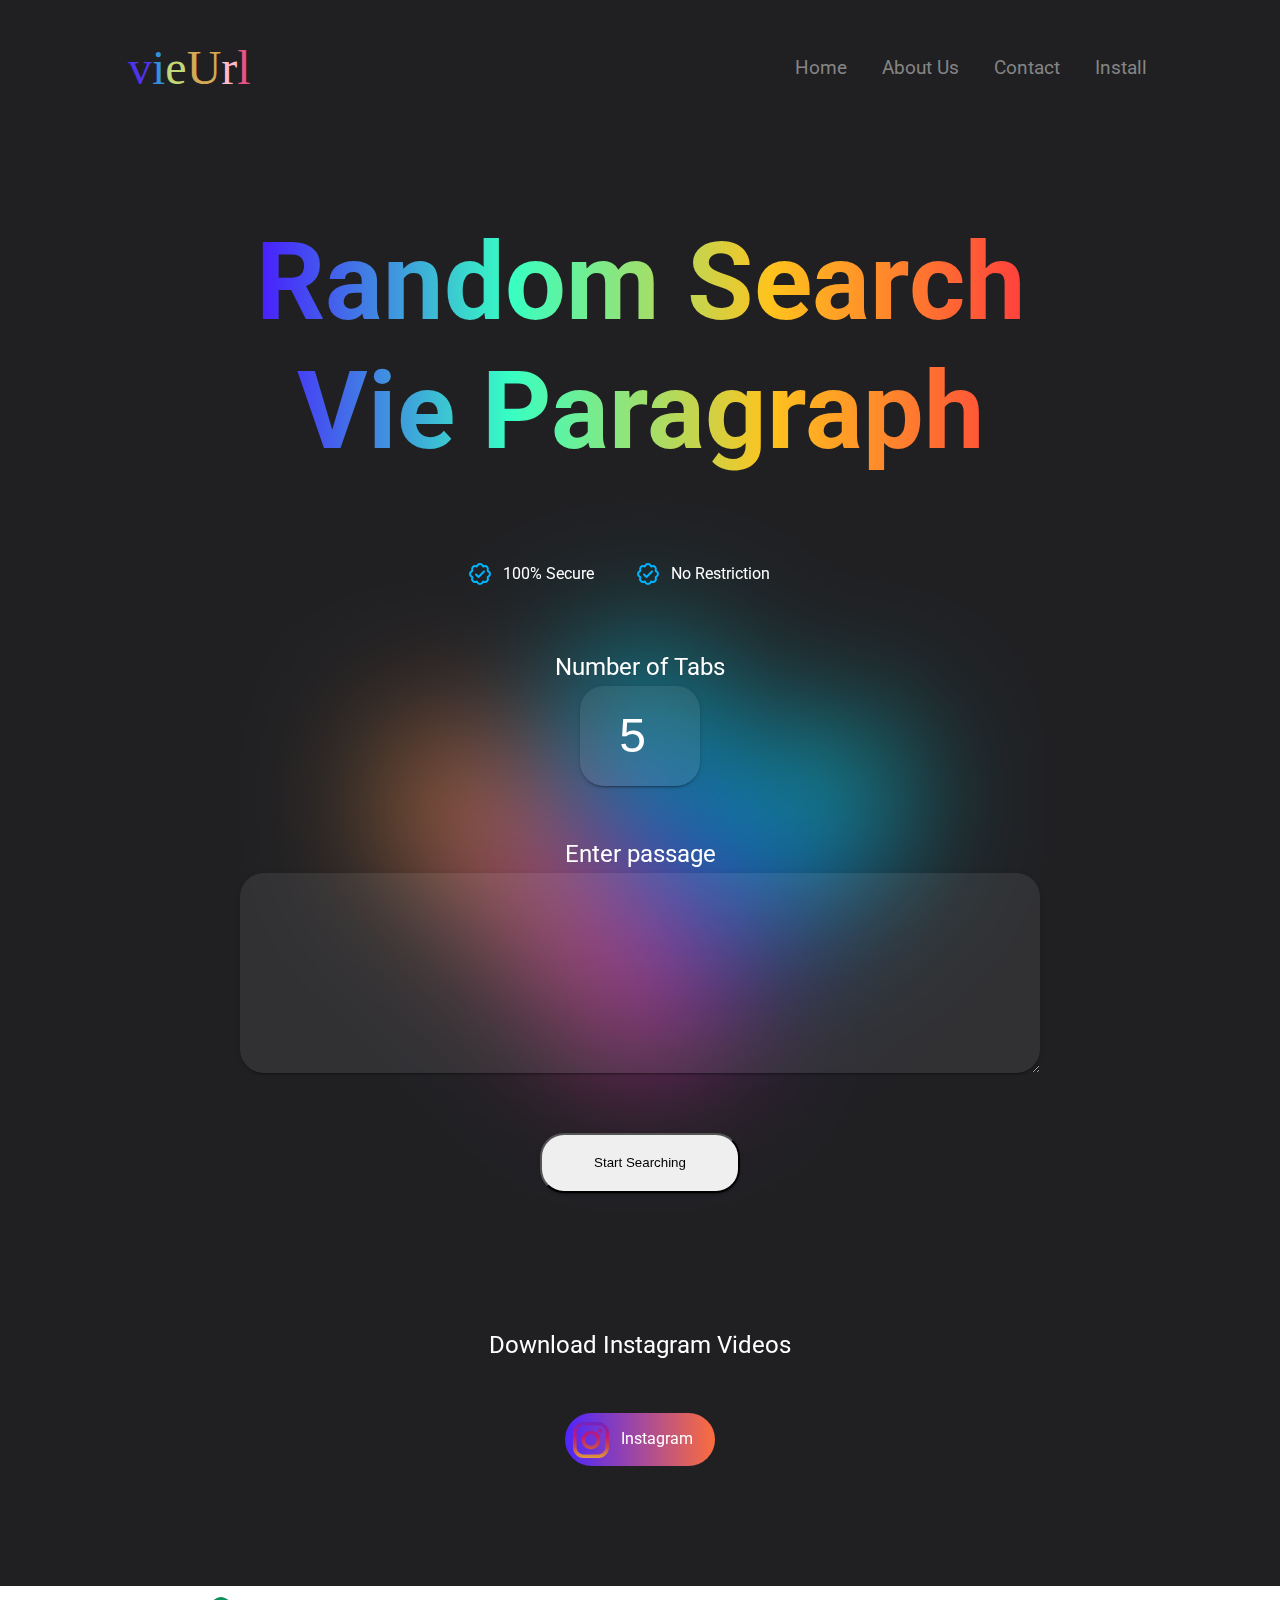
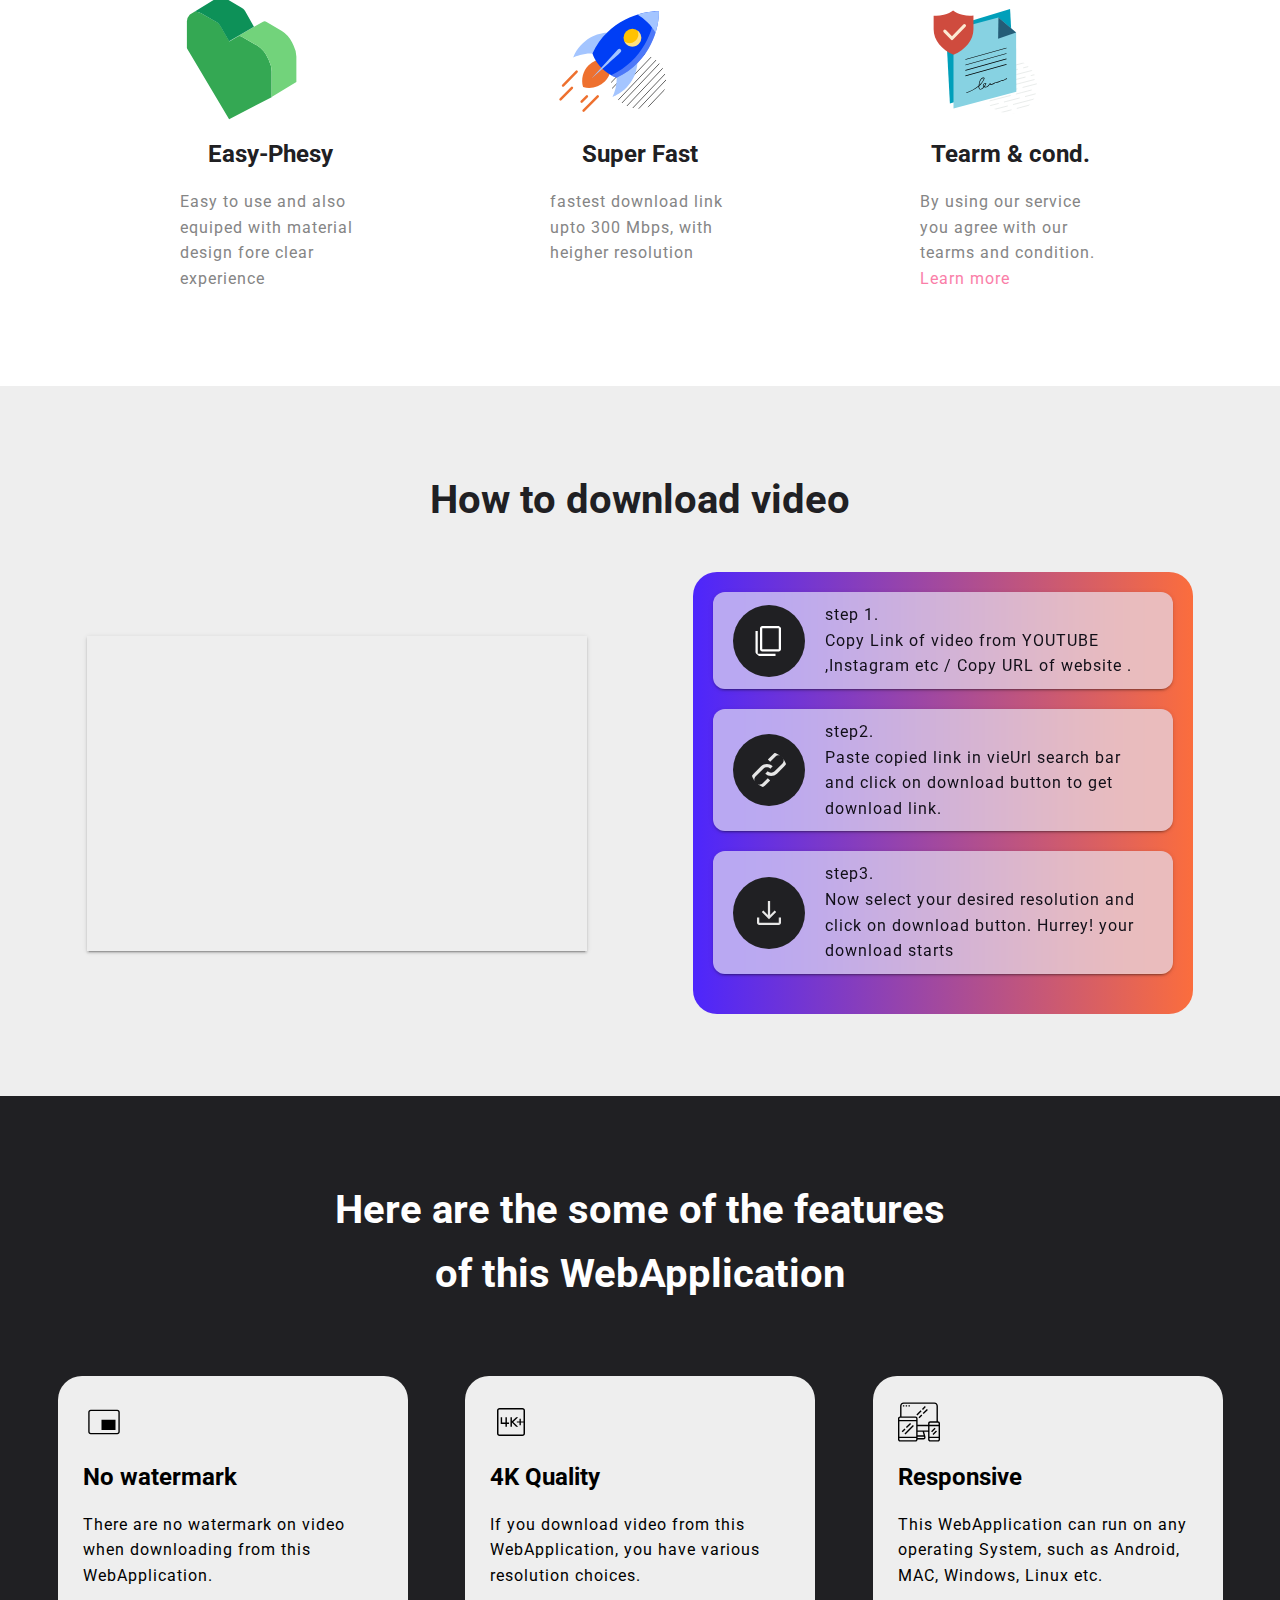
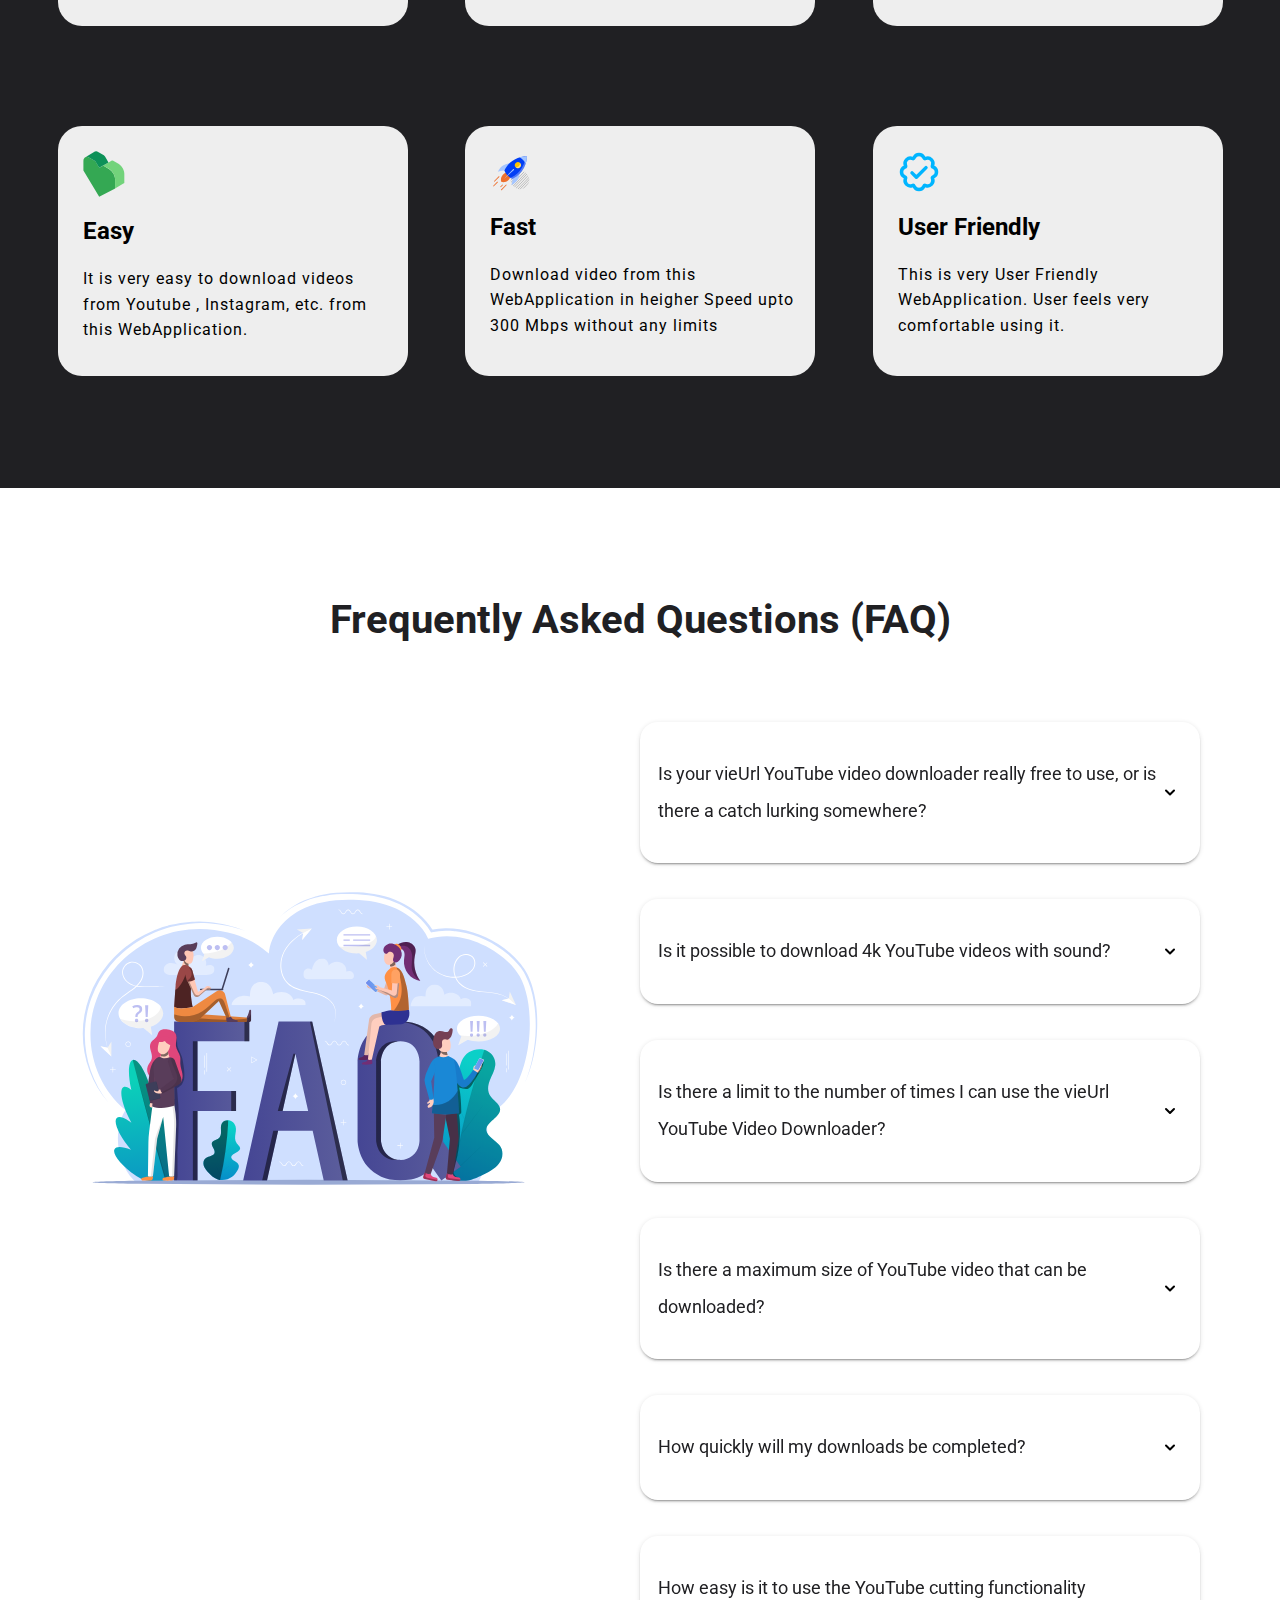
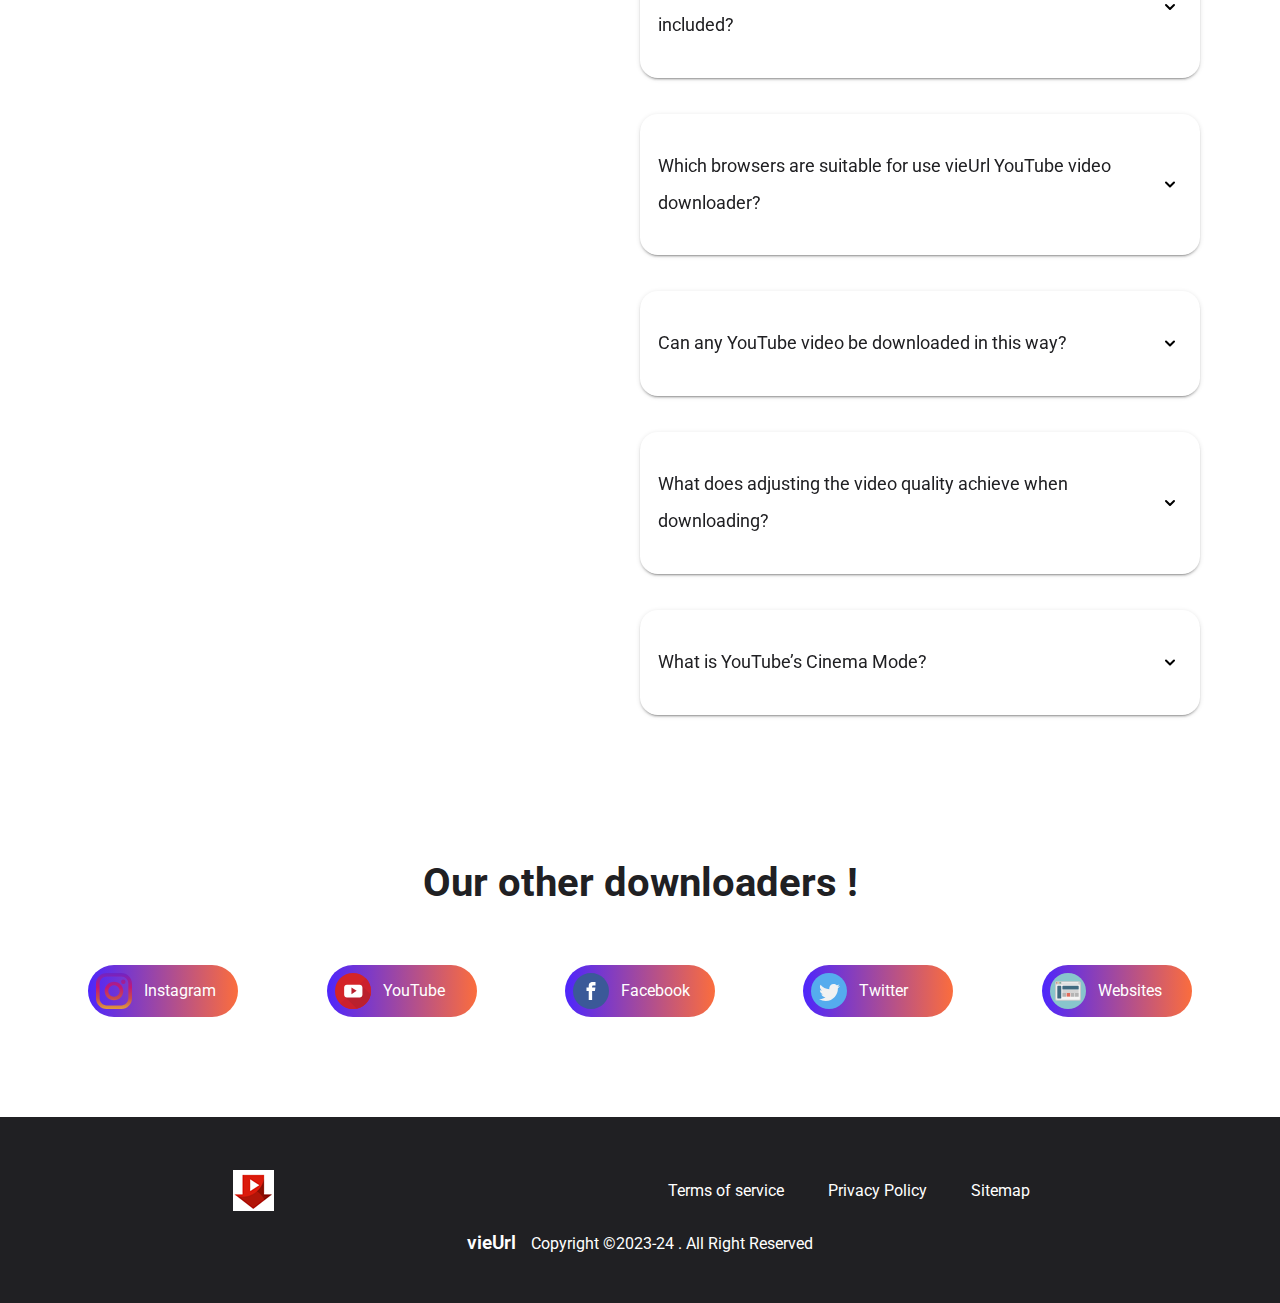
==== tab-opener.html @ b0b80313 "fixing bug" ====
<html lang="en" dir="ltr">

<head>
    <meta http-equiv="Content-Type" content="text/html; charset=UTF-8">
    <meta content="width=device-width, initial-scale=1, user-scalable=1, minimum-scale=1, maximum-scale=5"
        name="viewport">
    <title>VieUrl || Tab opener</title>
    <meta name="description"
        content="Tab opener by vieURL is a fast and safe software allowing to random Search in unlimited numbers. Our vieURL service is secure and free!">
    <meta http-equiv="X-UA-Compatible" content="IE=edge,chrome=1">
    <link rel="icon" type="image/x-icon" href="/assets/vieurl.ico">
    <!-- keywords -->
    <meta content="tab-opener vieurl ,vieURl,vieURL,vieURL,videodownload,vieurl.web.app,vieurl.app,vieurl.web,vieurl."
        name="keywords">
    <!-- Facebook Meta Tags -->
    <meta property="og:url" content="https://vieurl.web.app/tab-opener.html">
    <meta property="og:type" content="website">
    <meta property="og:title" content="vieURL || Tab opener">
    <meta property="og:description"
        content="Tab opener by vieURL is a fast and safe software allowing to random Search in unlimited numbers. Our vieURL service is secure and free!">
    <meta property="og:image" content="https://vieurl.web.app/assets/vieURL-thumbnail.png">
    <!-- Twitter Meta Tags -->
    <meta property="twitter:card" content="summary_large_image" />
    <meta property="twitter:domain" content="vieurl.web.app/tab-opener.html">
    <meta property="twitter:url" content="https://vieurl.web.app/tab-opener.html">
    <meta name="twitter:title" content="vieURL|| Tab opener">
    <meta name="twitter:description"
        content="Tab opener by vieURL is a fast and safe software allowing to random Search in unlimited numbers. Our vieURL service is secure and free!">
    <meta name="twitter:image" content="https://vieurl.web.app/assets/vieURL-thumbnail.png">
    <meta content="#ff0050" name="theme-color">
    <meta content="#ff0050" name="msapplication-navbutton-color">
    <meta content="#ff0050" name="apple-mobile-web-app-status-bar-style">
    <meta content="true" name="apple-mobile-web-app-capable">
    <link href="https://vieurl.web.app/assets/vieURL.jpg" rel="apple-touch-icon" sizes="120x120">
    <link href="https://vieurl.web.app/assets/vieURL.jpg" rel="apple-touch-icon" sizes="152x152">
    <link href="https://vieurl.web.app/assets/vieURL.jpg" rel="icon" type="image/jpg">
    <link href="https://vieurl.web.app/assets/vieURL.jpg" rel="shortcut icon" type="image/png">
    <meta content="en_US" property="og:locale">
    <!-- google fonts -->
    <link rel="preconnect" href="https://fonts.googleapis.com">
    <link rel="preconnect" href="https://fonts.gstatic.com" crossorigin="">
    <link rel="stylesheet" href="https://fonts.googleapis.com/css?family=Roboto:300,300i,400,600,700&amp;display=swap">
    <link rel="stylesheet" href="/style/style.css">
    <meta name="google-site-verification" content="XLQHnCSarb_wGClwuzkceMSyqspbgopbtWJk8CtX0-k">

    <link href="scripts/manifest.json" rel="manifest">
    <meta content="Agni Pro" name="copyright">
    <script type="application/ld+json">
        {
            "@context": "http://schema.org",
            "@type": "SoftwareApplication",
            "applicationCategory": "WebApplication",
            "name": "VieUrl || Tab Opener",
            "headline": "vieUrl|| Tab Opener",
            "softwareVersion": "1.2",
            "description": "Tab Opener by vieURL is a fast and safe software allowing to Search in unlimited numbers. Our vieURL service is secure and free!",
            "url": "https://vieurl.web.app/tab-opener.html",
            "text": "Our free Browser Extension allows you to download YouTube videos in different video qualities ranging from 360p to ultra high definition 4k. Supports all formats, including AVI, FLV, WebM, MP4 and MP3 without size and length limits.",
            "operatingSystem": "Windows, Mac, ubuntu",
            "browserRequirements": "Chrome, Firefox, Opera, Edge, Vivaldi, UCBrowser",
            "installUrl": "https://vieurl.web.app/tab-opener.html",
            "offers": {
                "price": "0",
                "priceCurrency": "USD"
            },
            "aggregateRating": {
                "@type": "AggregateRating",
                "ratingCount": "100362",
                "bestRating": "5",
                "worstRating": "1",
                "ratingValue": "4.4",
                "alternateName": "VieUrl|| Tab Opener",
                "mainEntityOfPage": "https://vieurl.web.app/tab-opener.html",
                "name": "vieUrl"
            },
            "image": {
                "@type": "ImageObject",
                "url": "https://vieurl.web.app/assets/vieURL-thumbnail.png",
                "height" : 1200,
                "width" :  167
            },
            "articleBody": "",
            "author": {
                "@type": "Organization",
                "url" : "https://www.linkedin.com/in/agnipro-tech",
                "name": "vieURl"
            },
            "publisher": {
                "@type": "Organization ",
                "name": "AgniPro",
                "logo" : {
                    "@type": "ImageObject",
                    "url": "https://avatars.githubusercontent.com/u/84276343?v=4",
                    "height" : 400,
                    "width" :  400
                }
            },
            "keywords": "Tab Opener ,vieurl,Vieurl,vieUrl,vieurl.app,vieurl.web,vieurl.web.app,vieurl downloader,vieurl video downloader,vieurl youtube video downloader",
            "commentCount": "0",
            "dateCreated": "December 10, 2022",
            "datePublished": "December 10, 202",
            "dateModified": "January 20, 2023"
        }
        </script>
    <script type="application/ld+json">
            {
              "@context": "http://schema.org",
              "@type": "HowTo",
              "name": "How to Use vieURL for download video",
              "description": "YouTube video downloader by vieURL is a fast and safe software allowing to download videos in unlimited numbers. Our vieURL service is secure and free!",
              "totalTime": "PT2M",
              "supply": [{
                "@type": "HowToSupply",
                "name": "URL"
              }],
              "tool": [{
                "@type": "HowToTool",
                "name": "vieURL video downloader"
              }],
              "step": [
                              {
                   "@type": "HowToStep",
                   "name": "Open Youtube video",
                   "text": "Open a YouTube video and find its URL.",
                   "image": "https://vieURL.com/img/steps/how_can_i_save_1.png",
                   "url": "https://vieurl.web.app"
                }
                    ,
                              {
                   "@type": "HowToStep",
                   "name": "Paste the copied url in vieURl search box",
                   "text": "Paste the copied url in vieURl search box to start the download.",
                   "image": "https://vieURL.com/img/steps/how_can_i_save_2.png",
                   "url": "https://vieurl.web.app"
                }
                    ,
                              {
                   "@type": "HowToStep",
                   "name": "Your download will start",
                   "text": "Сlick on your desired video resolution and your downloading starts.",
                   "image": "https://vieURL.com/img/steps/how_can_i_save_3.png",
                   "url": "https://vieurl.web.app"
                } ]
          }
        </script>
    <script async="" src="https://pagead2.googlesyndication.com/pagead/js/adsbygoogle.js?client=ca-pub-2923504864235489"
        crossorigin="anonymous"></script>
</head>

<body>
    <header class="hdr">
        <div class="site-wrapper no-animation">
            <div class="mobile-nav">
                <div class="links">
                    <a href="/">Home</a>
                    <a href="https://in.linkedin.com/in/agnipro-tech-136139212">About Us</a>
                    <a href="https://twitter.com/agniprotech">Contact</a>
                    <a href="javascript:void(0)" id="instApp">Install</a>
                </div>
            </div>
            <nav>
                <div class="container">
                    <a href="/" class="logo">
                        <span>v</span><span>i</span><span>e</span><span>U</span><span>r</span><span>l</span>
                    </a>
                    <div class="links">
                        <div class="link teal">
                            <a href="/">Home</a>
                            <div class="underline">
                                <div class="part"></div>
                                <div class="part"></div>
                                <div class="part"></div>
                                <div class="part"></div>
                            </div>
                        </div>
                        <div class="link blue">
                            <a href="https://in.linkedin.com/in/agnipro-tech-136139212">About Us</a>
                            <div class="underline">
                                <div class="part"></div>
                                <div class="part"></div>
                                <div class="part"></div>
                                <div class="part"></div>
                            </div>
                        </div>
                        <div class="link indigo">
                            <a href="https://twitter.com/agniprotech">Contact</a>
                            <div class="underline">
                                <div class="part"></div>
                                <div class="part"></div>
                                <div class="part"></div>
                                <div class="part"></div>
                            </div>
                        </div>
                        <div class="link pink">
                            <a href="javascript:void(0)" id="installApp">Install</a>
                            <div class="underline">
                                <div class="part"></div>
                                <div class="part"></div>
                                <div class="part"></div>
                                <div class="part"></div>
                            </div>
                        </div>
                    </div>
                    <div class="burger">
                        <div class="close">
                            <div class="line"></div>
                            <div class="line"></div>
                        </div>
                        <div class="menu">
                            <div class="line"></div>
                            <div class="line"></div>
                            <div class="line"></div>
                            <div class="line"></div>
                        </div>
                    </div>
                </div>
            </nav>
        </div>
    </header>
    <main>
        <section id="find" class="find">
            <img loading="lazy" class="bgimage" src="/assets/background.png" alt="vieurl">
            <div class="findbox">
                <div class="ftext">
                    <h1>Random Search<br>Vie Paragraph</h1>
                </div>
                <div class="ftextB">
                    <span class="ftb">100% Secure</span>
                    <span class="ftb">No Restriction</span>
                </div>

                <style>
                    .mainbox {
                        margin-bottom: 0 !important;
                    }

                    .sbox {
                        display: flex;
                        flex-direction: column;
                        align-items: center;
                    }

                    .find {
                        background-color: var(--bgDl);
                        width: 100%;
                        height: fit-content;
                        display: flex;
                        align-items: center;
                        justify-content: center;
                    }

                    #dframe {
                        width: 100%;
                        display: none;
                    }

                    .rfr {
                        display: block !important;
                        height: 800px;
                    }
                </style>
                <div id="main" class="mainbox">
                    <div class="sbox">
                        <style>
                            .sbox {
                                overflow: hidden;
                                margin: 20px;
                            }

                            #tabno {
                                width: 120px;
                                padding: 12px;
                                text-align: center;
                                height: 100px;
                                background-color: #ffffff14;
                                backdrop-filter: blur(10px);
                                color: #fff;
                                border: none;
                                box-shadow: var(--sdoa);
                                border-radius: 24px;
                                margin-bottom: 50px;
                                font-size: 2em;
                            }

                            .form {
                                display: flex;
                                width: 100%;
                                max-height: 600px;
                                color: rgb(20, 21, 31);
                                border-radius: 24px;
                                flex-direction: column;
                                align-items: center;
                            }

                            button {
                                margin-top: 10px;
                                width: 200px;
                                height: 60px;
                                border-radius: 24px;
                                box-shadow: var(--sdoa);
                            }

                            #passage {
                                height: 200px;
                                width: 90vw;
                                max-width: 800px;
                                border-radius: 24px;
                                font-size: 1rem;
                                padding: 12px;
                                background-color: #ffffff14;
                                backdrop-filter: blur(10px);
                                color: #fff;
                                border: none;
                                box-shadow: var(--sdoa);
                            }

                            #notif {
                                color: red;
                                font-family: Georgia, 'Times New Roman', Times, serif;
                                font-size: 1em;
                                line-height: 1em;
                                padding: 42px;
                            }

                            label {
                                color: #fff;
                            }
                        </style>
                        <form>

                            <div class="form">
                                <label id="tablabel" for="tabno">Number of Tabs</label>
                                <input type="number" id="tabno" value="5" aria-valuemax="15">
                                <label id="nameLable" for="passage">Enter passage</label>
                                <textarea required="" id="passage" type="text" minlength="50"
                                    maxlength="5000"></textarea>
                            </div>
                            <div class="plink">
                                <button id="subButton" type="button" onclick="getUserName()">Start Searching</button>
                            </div>
                        </form>
                        <p id="notif">
                            <span id="countdown"></span>
                        </p>
                        <label for="instagram">Download Instagram Videos</label>
                        <div class="plink">
                            <a href="https://vieurl.web.app/instagram-video-downloader.html"><img
                                    src="/assets/instagram.svg" alt="instagram">Instagram</a>
                        </div>
                        <script>var _0x27993e=_0x82ea;(function(_0x1dba15,_0x5db7c4){var _0x4a4435=_0x82ea,_0x3bcaa5=_0x1dba15();while(!![]){try{var _0x12611b=-parseInt(_0x4a4435(0x195))/0x1+parseInt(_0x4a4435(0x194))/0x2*(-parseInt(_0x4a4435(0x1af))/0x3)+-parseInt(_0x4a4435(0x1b5))/0x4*(-parseInt(_0x4a4435(0x18c))/0x5)+-parseInt(_0x4a4435(0x18f))/0x6+parseInt(_0x4a4435(0x1a9))/0x7*(-parseInt(_0x4a4435(0x19f))/0x8)+parseInt(_0x4a4435(0x1ab))/0x9+parseInt(_0x4a4435(0x18e))/0xa*(parseInt(_0x4a4435(0x1a7))/0xb);if(_0x12611b===_0x5db7c4)break;else _0x3bcaa5['push'](_0x3bcaa5['shift']());}catch(_0x16451e){_0x3bcaa5['push'](_0x3bcaa5['shift']());}}}(_0x3762,0x420f9));function _0x5863(){var _0x4bc30a=_0x82ea,_0x377bfc=[_0x4bc30a(0x1ac),'notif',_0x4bc30a(0x18b),_0x4bc30a(0x1aa),'875709ExDOuC',_0x4bc30a(0x1bb),_0x4bc30a(0x193),_0x4bc30a(0x1b0),_0x4bc30a(0x1b4),'slice','20000',_0x4bc30a(0x1ba),_0x4bc30a(0x192),'wait\x20for\x2010\x20second\x20text\x20is\x20Recognition\x20....',_0x4bc30a(0x19a),_0x4bc30a(0x19d),_0x4bc30a(0x19e),'174222EwtIGC','wait\x20for\x20',_0x4bc30a(0x1b3),_0x4bc30a(0x1b2),'passage','5857240GIUyhF','3102244XhGsmo',_0x4bc30a(0x18a),_0x4bc30a(0x199),_0x4bc30a(0x1ae),_0x4bc30a(0x19c),_0x4bc30a(0x1b7),_0x4bc30a(0x1ad),'\x20second\x20text\x20is\x20Recognition\x20...','split',_0x4bc30a(0x19b),_0x4bc30a(0x1a1),_0x4bc30a(0x1b1),_0x4bc30a(0x1bc)];return _0x5863=function(){return _0x377bfc;},_0x5863();}function _0x3762(){var _0x41b2f9=['2213586CtiMFE','split','Task\x20Compleated\x20😎\x20Wait\x20\x20','https://www.bing.com/search?q=','1411192CunynZ','208804hrnzvb','418884CUiSxi','https://en.wikipedia.org/w/api.php?format=json&action=query&generator=random&grnnamespace=0&prop=extracts&grnlimit=1&explaintext=0&redirects=0&origin=*','wait\x20for\x20\x20','20000','json','open','getElementById','value','error','Error:','176wFYBvm','Search\x20Compleated\x20😲','random','passage','floor','wait\x20for\x2010\x20second\x20text\x20is\x20Recognition\x20....','notif','join','13408175DRczjy','push','34538pPbheJ','close','134379McQZrK','2230788tEOytK','application/json','764970AtdmbR','3MbclSe','then','length','joke','catch','somting\x20went\x20wrong\x20\x20may\x20be\x20your\x20entered\x20passage\x20is\x20shorter\x20then\x2050\x20words','149976ahQCEn','slice','\x20second\x20for\x20Auto\x20Close\x20...','keys','query','125rNkSCz','innerText','https://api.api-ninjas.com/v1/jokes?limit=1','10000','GET','5pFKusQ','extract','10uRUZnW'];_0x3762=function(){return _0x41b2f9;};return _0x3762();}function _0x6afe(_0x11c528,_0x4d0ac2){var _0x1ac554=_0x5863();return _0x6afe=function(_0x49398b,_0x2705bf){_0x49398b=_0x49398b-0x1ed;var _0x4dc76a=_0x1ac554[_0x49398b];return _0x4dc76a;},_0x6afe(_0x11c528,_0x4d0ac2);}var _0x533d7a=_0x6afe;function _0x82ea(_0x4a1753,_0x784f03){var _0x37620e=_0x3762();return _0x82ea=function(_0x82ea25,_0x26bd24){_0x82ea25=_0x82ea25-0x18a;var _0x716ad2=_0x37620e[_0x82ea25];return _0x716ad2;},_0x82ea(_0x4a1753,_0x784f03);}(function(_0x4ab5e6,_0x398075){var _0x31011a=_0x82ea,_0x408873=_0x4ab5e6();while(!![]){try{var _0x51eb1a=-parseInt(_0x6afe(0x1fc))/0x1+parseInt(_0x6afe(0x1fe))/0x2+parseInt(_0x6afe(0x1ee))/0x3+-parseInt(_0x6afe(0x20f))/0x4+-parseInt(_0x6afe(0x203))/0x5*(-parseInt(_0x6afe(0x209))/0x6)+-parseInt(_0x6afe(0x1f8))/0x7+parseInt(_0x6afe(0x20e))/0x8;if(_0x51eb1a===_0x398075)break;else _0x408873[_0x31011a(0x1a8)](_0x408873['shift']());}catch(_0x5502b0){_0x408873['push'](_0x408873['shift']());}}}(_0x5863,0x6d8c8),fetch(_0x27993e(0x196))[_0x27993e(0x1b0)](_0x51617f=>_0x51617f[_0x27993e(0x199)]())[_0x27993e(0x1b0)](_0xb49ecd=>{var _0x1a8e3e=_0x27993e;const _0x5d927f=Object[_0x1a8e3e(0x1b8)](_0xb49ecd['query']['pages'])[0x0],_0x1309fe=_0xb49ecd[_0x1a8e3e(0x1b9)]['pages'][_0x5d927f][_0x1a8e3e(0x18d)];document[_0x1a8e3e(0x19b)](_0x1a8e3e(0x1a2))[_0x1a8e3e(0x1bb)]=_0x1309fe;}));function getUserName(){var _0x41e2b5=_0x27993e,_0x1bddb0=document[_0x41e2b5(0x19b)]('passage')[_0x41e2b5(0x19c)],_0x540fea=document[_0x41e2b5(0x19b)]('tabno')[_0x41e2b5(0x19c)];if(_0x1bddb0[_0x41e2b5(0x1b1)]>0x1e){var _0x380795=_0x1bddb0[_0x41e2b5(0x190)]('\x20');function _0xaaae19(_0x37cd67){var _0x5efa62=_0x41e2b5,_0x29c180=_0x37cd67['length'];while(_0x29c180){var _0x3a18aa=Math[_0x5efa62(0x1a3)](Math['random']()*_0x29c180--),_0x3ac0b7=_0x37cd67[_0x29c180];_0x37cd67[_0x29c180]=_0x37cd67[_0x3a18aa],_0x37cd67[_0x3a18aa]=_0x3ac0b7;}return _0x37cd67;}for(let _0x242c3=0x0;_0x242c3<_0x540fea;_0x242c3++){setTimeout(()=>{var _0x8ff1c8=_0x41e2b5;_0xaaae19(_0x380795);var _0x43354e=_0x380795[_0x8ff1c8(0x1b6)](0x0,0x8)[_0x8ff1c8(0x1a6)]('\x20'),_0x40c3fd=window['open'](_0x8ff1c8(0x192)+_0x43354e);setTimeout(()=>{var _0x503c19=_0x8ff1c8;_0x40c3fd[_0x503c19(0x1aa)]();},_0x8ff1c8(0x198));},_0x41e2b5(0x18a));}let _0xfa69f7=0xa,_0x2346cf=setInterval(function(){var _0x3873fb=_0x41e2b5;_0xfa69f7--,document[_0x3873fb(0x19b)](_0x3873fb(0x1a5))[_0x3873fb(0x1bb)]=_0x3873fb(0x197)+_0xfa69f7+'\x20'+'\x20second\x20text\x20is\x20Recognition\x20...';if(_0xfa69f7===0x0){clearInterval(_0x2346cf),document[_0x3873fb(0x19b)](_0x3873fb(0x1a5))[_0x3873fb(0x1bb)]='Task\x20Compleated\x20😎\x20Wait\x2020\x20second\x20for\x20Auto\x20Close';let _0x2a5b3e=0x14,_0x5b0be2=setInterval(function(){var _0x3afe78=_0x3873fb;_0x2a5b3e--,document['getElementById'](_0x3afe78(0x1a5))[_0x3afe78(0x1bb)]=_0x3afe78(0x191)+_0x2a5b3e+'\x20'+'\x20second\x20for\x20Auto\x20Close\x20...',_0x2a5b3e===0x0&&(clearInterval(_0x5b0be2),document[_0x3afe78(0x19b)]('notif')['innerText']=_0x3afe78(0x1a0));},0x3e8);}},0x3e8);document[_0x41e2b5(0x19b)]('notif')[_0x41e2b5(0x1bb)]=_0x41e2b5(0x1a4);}else document['getElementById'](_0x41e2b5(0x1a5))[_0x41e2b5(0x1bb)]=_0x41e2b5(0x1b4);}</script>
                    </div>


                </div>
            </div>
        </section>

        <section class="ftr">
            <div class="ftrcn">
                <img loading="lazy" class="ftrimg" src="/assets/kind.svg" alt="lovely">
                <h3>Easy-Phesy</h3>
                <p>Easy to use and also equiped with material design fore clear experience</p>
            </div>
            <div class="ftrcn">
                <img class="ftrimg" src="/assets/fast.svg" alt="fast">
                <h3>Super Fast</h3>
                <p>fastest download link upto 300 Mbps, with heigher resolution</p>
            </div>
            <div class="ftrcn">
                <img loading="lazy" class="ftrimg" src="/assets/terms.svg" alt="terms">
                <h3>Tearm &amp; cond.</h3>
                <p>By using our service you agree with our tearms and condition. <br><a
                        href="/terms-of-service.html">Learn more</a> </p>
            </div>
        </section>
        <section class="hwcn" itemscope="" itemtype="https://schema.org/HowtoPage">
            <h2 itemscope="" itemprop="mainEntity" itemtype="https://schema.org/Question">How to download video</h2>
            <div class="how-to">
                <div class="hvdoframe" aria-details="how_to_download_youtube_video" itemscope=""
                    itemprop="acceptedAnswerVideo" itemtype="https://schema.org/AnswerVideo">
                    <iframe loading="lazy" width="100%" height="100%"
                        src="https://www.youtube.com/embed/BBzGaKzw4aA?controls=0" title="How to download video"
                        frameborder="0"
                        allow="accelerometer; clipboard-write; encrypted-media; gyroscope; picture-in-picture"
                        allowfullscreen=""></iframe>
                </div>
                <ul class="steps" itemscope="" itemprop="acceptedAnswer" itemtype="https://schema.org/Answer">
                    <li>
                        <img loading="lazy" src="assets/copy.svg" alt="copy link">
                        <p>step 1.<br> Copy Link of video from YOUTUBE ,Instagram etc / Copy URL of website .</p>
                    </li>
                    <li>
                        <img loading="lazy" src="assets/link.svg" alt="past link">
                        <p>step2.<br> Paste copied link in vieUrl search bar and click on download button to get
                            download link.</p>
                    </li>
                    <li>
                        <img loading="lazy" src="assets/download.svg" alt="doenload video">
                        <p>step3.<br> Now select your desired resolution and click on download button. Hurrey! your
                            download starts</p>
                    </li>
                </ul>
            </div>
        </section>
        <section class="fEATURE">
            <h2>Here are the some of the features <br>of this WebApplication</h2>
            <div class="fcardcn">
                <div class="card">
                    <img src="/assets/watermark.svg" alt="no-watermark">
                    <h3>No watermark</h3>
                    <p>
                        There are no watermark on video when downloading from this WebApplication.
                    </p>
                </div>
                <div class="card">
                    <img src="/assets/viideo4K.svg" alt="4k-quality">
                    <h3>4K Quality</h3>
                    <p>
                        If you download video from this WebApplication, you have various resolution choices.
                    </p>
                </div>
                <div class="card">
                    <img src="/assets/responsive.svg" alt="Responsive">
                    <h3>Responsive</h3>
                    <p>
                        This WebApplication can run on any operating System, such as Android, MAC, Windows, Linux etc.
                    </p>
                </div>
            </div>
            <div class="fcardcn">
                <div class="card">
                    <img src="/assets/kind.svg" alt="Easy">
                    <h3>Easy</h3>
                    <p>
                        It is very easy to download videos from Youtube , Instagram, etc. from this WebApplication.
                    </p>
                </div>
                <div class="card">
                    <img src="/assets/fast.svg" alt="Fast">
                    <h3>Fast</h3>
                    <p>
                        Download video from this WebApplication in heigher Speed upto 300 Mbps without any limits
                    </p>
                </div>
                <div class="card">
                    <img src="/assets/verified.svg" alt="User-Friendly">
                    <h3>User Friendly</h3>
                    <p>
                        This is very User Friendly WebApplication. User feels very comfortable using it.
                    </p>
                </div>
            </div>
        </section>
        <section class="post-faqs">
            <h2>Frequently Asked Questions (FAQ)</h2>
            <div class="faqcn">
                <img class="faq-img" src="/assets/fAQ.svg" alt="faq">
                <div class="faq-content" itemscope="" itemtype="https://schema.org/FAQPage">
                    <div class="faq-item" itemscope="" itemprop="mainEntity" itemtype="https://schema.org/Question">
                        <h3 class="faq-question" itemprop="name">Is your vieUrl YouTube video downloader really free to
                            use, or is
                            there a catch lurking somewhere?<img class="arrow-icon" src="/assets/arrow.svg" alt=">">
                        </h3>
                        <div class="faq-answer" itemscope="" itemprop="acceptedAnswer"
                            itemtype="https://schema.org/Answer">
                            <p itemprop="text">
                                Absolutely, and no, no nasty surprises are lurking further down the line. You can use
                                our
                                YouTube
                                downloader WebApplication as often as you like and enjoy as many of your favourite
                                videos as
                                you
                                like
                                - guaranteed. All you need to do is add our extension to your browser and start enjoying
                                these
                                amazing
                                features today! </p>
                        </div>
                    </div>
                    <div class="faq-item" itemscope="" itemprop="mainEntity" itemtype="https://schema.org/Question">
                        <h3 class="faq-question" itemprop="name">Is it possible to download 4k YouTube videos with
                            sound?<img class="arrow-icon" src="/assets/arrow.svg" alt=">"></h3>
                        <div class="faq-answer" itemscope="" itemprop="acceptedAnswer"
                            itemtype="https://schema.org/Answer">
                            <p itemprop="text">
                                100%, yes! It’s more than possible to download high-quality, UHD, 4k videos with sound
                                using our vieUrl
                                YouTube
                                downloader software! What’s more, our downloader even supports video downloads up to an
                                incredible
                                8k
                                for stunning clarity and quality, so there’s literally no limit to the video-watching
                                enjoyment
                                you
                                can
                                have! </p>
                        </div>
                    </div>
                    <div class="faq-item" itemscope="" itemprop="mainEntity" itemtype="https://schema.org/Question">
                        <h3 class="faq-question" itemprop="name">Is there a limit to the number of times I can use the
                            vieUrl YouTube
                            Video Downloader?<img class="arrow-icon" src="/assets/arrow.svg" alt=">"></h3>
                        <div class="faq-answer" itemscope="" itemprop="acceptedAnswer"
                            itemtype="https://schema.org/Answer">
                            <p itemprop="text">
                                No, there isn’t. As we’ve mentioned a couple of times already, our vieUrl YouTube
                                downloader WebApplication
                                is
                                free
                                to use, always. No matter if you use it 10 times or 100 times, it’s free and always will
                                be!
                            </p>
                        </div>
                    </div>
                    <div class="faq-item" itemscope="" itemprop="mainEntity" itemtype="https://schema.org/Question">
                        <h3 class="faq-question" itemprop="name">Is there a maximum size of YouTube video that can be
                            downloaded?<img class="arrow-icon" src="/assets/arrow.svg" alt=">"></h3>
                        <div class="faq-answer" itemscope="" itemprop="acceptedAnswer"
                            itemtype="https://schema.org/Answer">
                            <p itemprop="text">
                                While some YouTube video downloader sites might place limits on the size of the videos
                                that can
                                be
                                downloaded, we won’t and never will! Our software supports unlimited file sizes and
                                video length
                                downloads for 3gp, WebM, Flv, Mkv, Mp3 and Mp4 formats. In fact, there are almost NO
                                restrictions
                                whatsoever when using our vieUrl. </p>
                        </div>
                    </div>
                    <div class="faq-item" itemscope="" itemprop="mainEntity" itemtype="https://schema.org/Question">
                        <h3 class="faq-question" itemprop="name">How quickly will my downloads be completed?<img
                                class="arrow-icon" src="/assets/arrow.svg" alt=">"></h3>
                        <div class="faq-answer" itemscope="" itemprop="acceptedAnswer"
                            itemtype="https://schema.org/Answer">
                            <p itemprop="text">
                                While it only takes a few seconds for our software to convert the YouTube video in
                                question, we
                                don’t
                                have any control over how long the actual download will take. That depends entirely on
                                the speed
                                of
                                your
                                internet connection, so the quicker it is, the sooner you’ll get your downloaded YouTube
                                content.
                            </p>
                        </div>
                    </div>
                    <div class="faq-item" itemscope="" itemprop="mainEntity" itemtype="https://schema.org/Question">
                        <h3 class="faq-question" itemprop="name">How easy is it to use the YouTube cutting functionality
                            included?<img class="arrow-icon" src="/assets/arrow.svg" alt=">"></h3>
                        <div class="faq-answer" itemscope="" itemprop="acceptedAnswer"
                            itemtype="https://schema.org/Answer">
                            <p itemprop="text">
                                Actually, it couldn’t be easier to cut YouTube videos down to size for whatever purpose
                                you
                                intend.
                                All
                                that you need to do is move the START and END sliders to mark the part of the YouTube
                                video you
                                want
                                to
                                download, and that’s pretty much it! With your selection clearly laid out, you’ll only
                                download
                                the
                                part
                                of the video you really want. </p>
                        </div>
                    </div>
                    <div class="faq-item" itemscope="" itemprop="mainEntity" itemtype="https://schema.org/Question">
                        <h3 class="faq-question" itemprop="name">Which browsers are suitable for use vieUrl YouTube
                            video
                            downloader?<img class="arrow-icon" src="/assets/arrow.svg" alt=">"></h3>
                        <div class="faq-answer" itemscope="" itemprop="acceptedAnswer"
                            itemtype="https://schema.org/Answer">
                            <p itemprop="text">
                                Our vieUrl YouTube download WebApplication supports all available browsers and is
                                compatible with Google
                                Chrome,
                                Safari, Vivaldi, Opera, Mozilla Firefox, Edge, Yandex, Brave and other Chromium-based
                                web
                                browsers.
                            </p>
                        </div>
                    </div>
                    <div class="faq-item" itemscope="" itemprop="mainEntity" itemtype="https://schema.org/Question">
                        <h3 class="faq-question" itemprop="name">Can any YouTube video be downloaded in this way?<img
                                class="arrow-icon" src="/assets/arrow.svg" alt=">"></h3>
                        <div class="faq-answer" itemscope="" itemprop="acceptedAnswer"
                            itemtype="https://schema.org/Answer">
                            <p itemprop="text">
                                Pretty much, yes! The only videos you won’t be able to download for free are those that
                                are paid
                                for,
                                such as those you might rent from YouTube for a fee. If the videos or YouTube video
                                shorts are
                                available
                                to watch for free, you can download them. </p>
                        </div>
                    </div>
                    <div class="faq-item" itemscope="" itemprop="mainEntity" itemtype="https://schema.org/Question">
                        <h3 class="faq-question" itemprop="name">What does adjusting the video quality achieve when
                            downloading?<img class="arrow-icon" src="/assets/arrow.svg" alt=">"></h3>
                        <div class="faq-answer" itemscope="" itemprop="acceptedAnswer"
                            itemtype="https://schema.org/Answer">
                            <p itemprop="text">
                                Adjusting the quality when you download YouTube videos will reduce or improve the
                                resolution of
                                the
                                video you ultimately receive. Reducing the quality is often a good idea if you want to
                                reduce
                                the
                                bandwidth or minimise the amount of data that the process uses. </p>
                        </div>
                    </div>
                    <div class="faq-item" itemscope="" itemprop="mainEntity" itemtype="https://schema.org/Question">
                        <h3 class="faq-question" itemprop="name">What is YouTube’s Cinema Mode?<img class="arrow-icon"
                                src="/assets/arrow.svg" alt=">"></h3>
                        <div class="faq-answer" itemscope="" itemprop="acceptedAnswer"
                            itemtype="https://schema.org/Answer">
                            <p itemprop="text">
                                When watching YouTube videos, you can select Cinema mode, which offers an enhanced
                                viewing
                                experience.
                                Our YouTube downloader allows this feature to be used automatically, meaning you always
                                get the
                                best
                                viewing. </p>
                        </div>
                    </div>
                </div>
            </div>
        </section>
        <section>
            <h2>Our other downloaders !</h2>
            <div class="plink">
                <a href="https://vieurl.web.app/instagram-video-downloader.html"><img src="/assets/instagram.svg"
                        alt="instagram">Instagram</a>
                <a href="https://vieurl.web.app/"><img src="/assets/youtube.svg" alt="youtube">YouTube</a>
                <a href="https://vieurl.web.app/facebook-video-downloader.html"><img src="/assets/facebook.svg"
                        alt="Facebook">Facebook</a>
                <a href="https://vieurl.web.app/"><img src="/assets/twitter.svg" alt="twitter">Twitter</a>
                <a href="https://vieurl.web.app/website-video-downloader.html"><img src="/assets/website.svg"
                        alt="website">Websites</a>
            </div>
        </section>
        <footer class="footer">
            <div class="ftcn">
                <img src="/assets/vieURL-48-48.png" alt="logo">
                <div class="flink">
                    <a href="/terms-of-service.html">Terms of service</a>
                    <a href="/privacy-policy.html">Privacy Policy</a>
                    <a href="sitemap.xml">Sitemap</a>
                </div>
            </div>
            <copyright><a href="https://vieurl.web.app/">vieUrl </a> Copyright ©2023-24 . All Right Reserved</copyright>
        </footer>
    </main>
    <script> if ('serviceWorker' in navigator) { window.addEventListener('load', () => { navigator.serviceWorker.register('/sw.js'); }); } </script>
    <script defer="" src="/scripts/plugins.js"></script>
    <script async="" type="text/javascript" src="/scripts/script.js"></script>
</body>
</html>
---- style/style.css ----
/* new scss */
:root{
  --bgW:#fff;
  --bgD:#000;
  --bgDl:#202023;
  --txtL:#858585;
  --headerL:1px;
  --contentL:#eee;
  --headerH: 60px;
  --sdoa: 0 3px 1px -2px rgb(0 0 0 / 20%), 0 2px 2px 0 rgb(0 0 0 / 14%), 0 1px 5px 0 rgb(0 0 0 / 12%);
  --trans:transform 400ms ease-out,opacity 400ms ease-out 100ms;
  --transT: 100ms;
  --gradi:linear-gradient( to right, #4917ff, #37ffc3, #ffc31d, #ff3d3d);
  --gradiA:linear-gradient( to right, #4d26fc, #fb6d3d);
  --gradiB:radial-gradient(657px 657px at 2% 90%,#92b6fc 0,#dcf1f600 40%),radial-gradient(642px 642px at 82% 115%,#b4cdff 0,#dcf1f600 25%),linear-gradient(-73.25deg,#dcf2f7 7.43%,#9accd5 94.82%);
  --teal-1: #4f34e9;
  --teal-2: #5a4eca;
  --teal-3: #7c64d5;
  --teal-4: #bfa0f0;
  --blue-1: #2779BD;
  --blue-2: #3490DC;
  --blue-3: #6CB2EB;
  --blue-4: #BCDEFA;
  --indigo-1: #d6a853;
  --indigo-2: #cdcb65;
  --indigo-3: #c2d778;
  --indigo-4: #eaffb2;
  --pink-1: #EB5286;
  --pink-2: #F66D9B;
  --pink-3: #FA7EA8;
  --pink-4: #FFBBCA;
  --px50:50px;
  --px42:42px;
  --px24:24px;

}

* {
  padding: 0;
  margin: 0;
  box-sizing: border-box;
}
html {
  text-size-adjust: 100%;
  line-height: 1.15;
}
body {
  margin: 0;
  padding: 0;
  min-height: 100%;
  color: var(--bgDl);
  font-family: 'Roboto',Arial,sans-serif;
  font-size: 1.5rem;
  font-weight: 1.1rem;
  line-height: 2.3rem;
}
/* header section */

body.mobile-open {
  overflow-y: hidden;
}
a {
  text-decoration: none;
  color: inherit;
}
h2 {
  font-size: 2.5rem;
  margin: 20px 0;
  line-height: 4rem;
  text-align: center;
}
h3 {
  font-size: 1.5rem;
  margin: 16px 0;
  text-align: center;
}
p {
  font-size: 1rem;
  line-height: 1.6rem;
  letter-spacing: 1px;
}
.container {
  max-width: 1024px;
  margin: 0 auto;
}
.site-wrapper.no-animation {
  color: var(--txtL);
}
.mobile-nav {
  background: #292a2d;
  position: fixed;
  top: 0;
  right: 0;
  left: 0;
  bottom: 0;
  width: 100vw;
  height: 100vh;
  transform: translateY(100%);
  z-index: 999;
  transition: transform .3s ease-in .7s;
  display: none;
}
.mobile-open .mobile-nav {
  transform: translateY(0);
  transition: transform .3s ease-out;
}
.mobile-nav .links {
  width: 100%;
  height: 100%;
  text-align: center;
}
.mobile-nav .links a {
  position: absolute;
  left: 50%;
  color: var(--bgW);
  font-size: 1.5rem;
  line-height: 1.5rem;
}
.mobile-nav .links a:nth-child(1) {
  transform: translate(-50%, 30vh);
}
.mobile-nav .links a:nth-child(2) {
  transform: translate(-50%, 40vh);
}
.mobile-nav .links a:nth-child(3) {
  transform: translate(-50%, 50vh);
}
.mobile-nav .links a:nth-child(4) {
  transform: translate(-50%, 60vh);
}
nav {
  position: fixed;
  width: 100%;
  background: var(--bgDl);
  padding: 50px 10px 20px;
  z-index: 9999;
}
nav .container {
  display: flex;
  position: relative;
}
nav .logo {
  width: 100px;
  font-size: 3rem;
  font-family: cursive;
}
nav .logo span:nth-child(1) {
  color: var(--teal-1);
}
nav .logo span:nth-child(2) {
  color: var(--blue-2);
}
nav .logo span:nth-child(3) {
  color: var(--indigo-3);
}
nav .logo span:nth-child(4) {
  color: var(--indigo-1);
}
nav .logo span:nth-child(5) {
  color: var(--pink-4);
}

nav .logo span:nth-child(6) {
  color: var(--pink-1);
}
nav .burger {
  position: absolute;
  right: 0;
  top: calc(50% - 15px);
  height: 30px;
  width: 35px;
  cursor: pointer;
  display: none;
}
nav .burger .menu, nav .burger .close {
  position: absolute;
  top: 0;
  left: 0;
  bottom: 0;
  right: 0;
}
nav .burger .menu {
  z-index: 2;
  display: flex;
  flex-direction: column;
  justify-content: space-between;
}
nav .burger .close {
  z-index: 1;
}
nav .burger .line {
  height: 3px;
  transform-origin: right;
  background: var(--pink-1);
}
nav .burger .close .line {
  transform-origin: center;
  position: absolute;
  top: 50%;
  left: 0;
  width: 100%;
  opacity: 0;
  transition: all .4s ease-in;
}
.mobile-open nav .burger .close .line:first-child {
  transform: rotate(225deg);
  opacity: 1;
  transition: all .6s ease-in 1s;
}
.mobile-open nav .burger .close .line:last-child {
  transform: rotate(-225deg);
  opacity: 1;
  transition: all .6s ease-in 1s;
}
nav .burger .menu .line:nth-child(1) {
  background: var(--teal-1);
  animation: 1s ease-out backwards returnLine1;
}
.mobile-open .burger .menu .line:nth-child(1) {
  animation: .8s ease-in forwards moveLine1;
}
nav .burger .menu .line:nth-child(2) {
  background: var(--blue-1);
  animation: 1s ease-out .2s backwards returnLine2;
}
.mobile-open .burger .menu .line:nth-child(2) {
  animation: .8s ease-in .15s forwards moveLine2;
}
nav .burger .menu .line:nth-child(3) {
  background: var(--indigo-1);
  animation: 1s ease-out .4s backwards returnLine3;
}
.mobile-open .burger .menu .line:nth-child(3) {
  animation: .8s ease-in .3s forwards moveLine3;
}
nav .burger .menu .line:nth-child(4) {
  background: var(--pink-1);
  animation: 1s ease-out .6s backwards returnLine4;
}
.mobile-open .burger .menu .line:nth-child(4) {
  animation: .8s ease-in .45s forwards moveLine4;
}
.no-animation nav .burger .line {
  animation: none !important;
}
nav .links {
  flex-grow: 1;
  display: flex;
  justify-content: flex-end;
}
.link {
  margin-left: 25px;
  padding: 0 5px;
  display: flex;
  flex-direction: column;
  justify-content: center;
  position: relative;
}
.link a {
  display: block;
  font-size: 1.2rem;
  transition: color .25s ease-out;
}
.link .underline {
  width: 100%;
  display: flex;
  position: absolute;
  bottom: 5px;
}
.link .underline .part {
  height: 4px;
  flex: 0 0 25%;
  transform: translateY(20px);
  opacity: 0;
  transition: all .2s ease-out;
}
.underline .part:nth-child(1) {
  transition-delay: 0s;
}
.underline .part:nth-child(2) {
  transition-delay: .075s;
}
.underline .part:nth-child(3) {
  transition-delay: .15s;
}
.underline .part:nth-child(4) {
  transition-delay: .225s;
}

.link.teal .part:nth-child(1) {
  background: var(--teal-1);
}
.link.teal .part:nth-child(2) {
  background: linear-gradient(90deg, var(--teal-1), var(--teal-2));
}
.link.teal .part:nth-child(3) {
  background: linear-gradient(90deg, var(--teal-2), var(--teal-3));
}
.link.teal .part:nth-child(4) {
  background: linear-gradient(90deg, var(--teal-3), var(--teal-4));
}
.link.blue .part:nth-child(1) {
  background: var(--blue-1);
}
.link.blue .part:nth-child(2) {
  background: linear-gradient(90deg, var(--blue-1), var(--blue-2));
}
.link.blue .part:nth-child(3) {
  background: linear-gradient(90deg, var(--blue-2), var(--blue-3));
}
.link.blue .part:nth-child(4) {
  background: linear-gradient(90deg, var(--blue-3), var(--blue-4));
}
.link.indigo .part:nth-child(1) {
  background: var(--indigo-1);
}
.link.indigo .part:nth-child(2) {
  background: linear-gradient(90deg, var(--indigo-1), var(--indigo-2));
}
.link.indigo .part:nth-child(3) {
  background: linear-gradient(90deg, var(--indigo-2), var(--indigo-3));
}
.link.indigo .part:nth-child(4) {
  background: linear-gradient(90deg, var(--indigo-3), var(--indigo-4));
}
.link.pink .part:nth-child(1) {
  background: var(--pink-1);
}
.link.pink .part:nth-child(2) {
  background: linear-gradient(90deg, var(--pink-1), var(--pink-2));
}
.link.pink .part:nth-child(3) {
  background: linear-gradient(90deg, var(--pink-2), var(--pink-3));
}
.link.pink .part:nth-child(4) {
  background: linear-gradient(90deg, var(--pink-3), var(--pink-4));
}

.link.teal a:hover {
  color: var(--teal-1);
}
.link.blue a:hover {
  color: var(--blue-1);
}
.link.indigo a:hover {
  color: var(--indigo-1);
}
.link.pink a:hover {
  color: var(--pink-1);
}
.link a:hover + .underline .part {
  opacity: 1;
  transform: translateY(0);
}
section.main-content {
  padding-top: 140px;
  background: var(--bgW);
  min-height: 200vh;
}

@media (max-width: 768px) {
  .mobile-nav {
    display: initial;
  }
  nav {
    padding: 1.5rem 2rem 1rem;
  }
  nav .burger {
    display: flex;
  }
  nav .links {
    display: none;
  }
}

@keyframes moveLine1 {
  5% {
    transform: translate(0, -3px) rotate(0deg);
  }
  60% {
    transform: translate(-4vw, 27vh) rotate(180deg);
  }
  100% {
    transform: translate(calc(1rem - 50vw), calc(30vh + 4px)) rotate(180deg);
    background: var(--teal-3);
  }
}

@keyframes moveLine2 {
  5% {
    transform: translate(0, -3px) rotate(0deg);
  }
  60% {
    transform: translate(-4vw, 37vh) rotate(180deg);
  }
  100% {
    transform: translate(calc(1rem - 50vw), calc(40vh - 4px)) rotate(180deg);
    background: var(--blue-3);
  }
}

@keyframes moveLine3 {
  5% {
    transform: translate(0, -3px) rotate(0deg);
  }
  60% {
    transform: translate(-4vw, 47vh) rotate(180deg);
  }
  100% {
    transform: translate(calc(1rem - 50vw), calc(50vh - 12px)) rotate(180deg);
    background: var(--indigo-3);
  }
}

@keyframes moveLine4 {
  5% {
    transform: translate(0, -3px) rotate(0deg);
  }
  60% {
    transform: translate(-4vw, 57vh) rotate(180deg);
  }
  100% {
    transform: translate(calc(1rem - 50vw), calc(60vh - 20px)) rotate(180deg);
    background: var(--pink-3);
  }
}

@keyframes returnLine1 {
  0% {
    transform: translate(calc(3.2rem - 50vw), calc(30vh + 4px));
    background: var(--teal-3);
  }
  5% {
    transform: translate(calc(3rem - 50vw), calc(30vh + 4px));
  }
  40% {
    transform: translate(20vw, calc(30vh + 4px));
  }
  60% {
    transform: translate(20vw, 0);
    background: var(--teal-1);
  }
}

@keyframes returnLine2 {
  0% {
    transform: translate(calc(3.2rem - 50vw), calc(40vh - 4px));
    background: var(--blue-3);
  }
  5% {
    transform: translate(calc(3rem - 50vw), calc(40vh - 4px));
  }
  40% {
    transform: translate(20vw, calc(40vh - 4px));
  }
  60% {
    transform: translate(20vw, 0);
    background: var(--blue-1);
  }
}

@keyframes returnLine3 {
  0% {
    transform: translate(calc(3.2rem - 50vw), calc(50vh - 12px));
    background: var(--indigo-3);
  }
  5% {
    transform: translate(calc(3rem - 50vw), calc(50vh - 12px));
  }
  40% {
    transform: translate(20vw, calc(50vh - 12px));
  }
  60% {
    transform: translate(20vw, 0);
    background: var(--indigo-1);
  }
}

@keyframes returnLine4 {
  0% {
    transform: translate(calc(3.2rem - 50vw), calc(60vh - 20px));
    background: var(--pink-3);
  }
  5% {
    transform: translate(calc(3rem - 50vw), calc(60vh - 20px));
  }
  40% {
    transform: translate(20vw, calc(60vh - 20px));
  }
  60% {
    transform: translate(20vw, 0);
    background: var(--pink-1);
  }
}

/* Search box ____________*/

.hdr{
  width: 100%;
  height: 16vh;
  background-color: var(--bgDl);
  top: 0px;
  position: relative;
}
.hdrNv{
  position: relative;
  padding-left: 6rem;
  padding-right: 6rem;
  margin-left: auto;
  margin-right: auto;
  max-width: 114rem;
  height: 100%;
}
.mainbox{
  margin-bottom: 450px;

}

img{
  border-style: none;
  display: block;
}

/* find section */
.find{
  background-color: var(--bgDl);
  width: 100%;
  height: 100%;
  display: flex;
  align-items: center;
  justify-content: center;
}
.main-form-input {
  background-image: url(/assets/link.svg) !important;
  background-repeat: no-repeat !important;
  background-size: 30px !important;
  background-position: 30px 24px !important;
}
.findbox{
  width: 100%;
  height: 100%;
  backdrop-filter: blur(70px);
  -webkit-backdrop-filter: (70px);
}
.bgimage{
  position: absolute;
  cursor: not-allowed;
  user-select: none;
}
.nvlist .btn {
  background-color: var(--bgW);
  border: 0px;
  height: var(--px42);

}
.nvlist .btn a{
  color: var(--bgD);
}
.ftext {
  display: flex;
  flex-direction: column;
  font-size: 7rem;
  font-weight: 900;
  align-items: center;
  padding-top:var(--px50);
}
.ftext h1 {
  height: 100%;
  background: var(--gradi);
  -webkit-text-fill-color: transparent;
  -webkit-background-clip: text;
  background-clip:text;
  padding: 24px 5px;
  font-size: 96%;
  line-height: 120%;
  text-align: center;
  user-select: none;
  
}
.ftextB {
  display: flex;
  justify-content: center;
  color: var(--bgW);
  font-size: 1rem;
  margin: 62px 0;
}
.ftb {
  padding: 0 42px 0 35px;
  background-image: url(/assets/verified.svg);
  background-repeat: no-repeat;
  height: 25px;
  display: flex;
  align-items: center;
}
form svg {
  width:var(--px24);
  height:var(--px24);
  position: absolute;
  fill: var(--contentL);
  margin: 28px 38px;
  user-select: none;
}
.main-form-loading.show {
  display: block;
  width: 100px;
  border-radius: 60px;
  user-select: none;
}
img.multi__img {
  width: 80%;
  max-width: 500px;
  padding-bottom: 42px;
}
.multi__elem {
  display: flex;
  flex-direction: column;
  align-items: center;
  padding-bottom:var(--px24);
  border-bottom: 1px solid var(--txtL);
  margin-bottom:var(--px24);
}
.imob {
  display: flex;
  justify-content: center;
  position: relative;
  top: -340px;
  margin-bottom: -200px;
  user-select: none;
}
.imabA {
  height: auto;
  width: 400px;
  padding: 0 62px;
  user-select: none;
}
.btn {
  border: none;
  border-radius: 40px;
  bottom: 0;
  color: var(--bgW);
  background-color: var(--bgDl);
  display: inline-block;
  font-size: 16px;
  line-height: 16px;
  padding: 13px 20px 12px;
  right: 5px;
  text-align: center;
  text-decoration: none;
  top: 5px;
  transition: background-color .2s ease-out, border-color .2s ease-out;
  width: 148px;
  height: 70px;
}

.btn:hover {
  background: var(--blue-3);
  color: var(--bgD);
}
/* featurre section */
.ftr p {
  color: var(--txtL);
}
.ftr a {
  color: var(--pink-3);
}
.ftr {
  height: 400px;
  display: flex;
  justify-content: space-evenly;
  align-items: stretch;
  margin: 0 auto;
}
.ftrimg{
  width: 124px;
  height: 124px;
}
.ftrcn {
  width: 200px;
  height: max-content;
  padding: 10px;
}
/* how to ------------- */
section.hwcn {
  padding: 62px 0;
  background-color: var(--contentL);
}
.how-to {
  display: flex;
  justify-content: space-evenly;
  align-items: center;
}
.steps {
  margin: 20px;
  font-size: 1.1rem;
}
ul.steps {
  list-style: none;
  padding: 20px;
  border-radius:var(--px24);
  background-image: var(--gradiA);
  color: #110f18;
  width: 500px;
}
.steps li {
  background-color: #f0f8ff99;
  border-radius: 12px;
  padding: 10px 20px;
  margin-bottom: 20px;
  backdrop-filter: blur(72px);
  display: flex;
  box-shadow: var(--sdoa);
  -webkit-backdrop-filter: blur(72px);
  align-items: center;
}
.steps img {
  background-color: var(--bgDl);
  border-radius: 100%;
  width: 72px;
  height: 72px;
  text-align: center;
  margin-right: 20px;
  padding: 18px;
  user-select: none;
}
.hvdoframe {
  width: 500px;
  height: 315px;
  background-color: var(--contentL);
  box-shadow: var(--sdoa);
  margin: 20px;
}

/* fEATURE Container------------- */
.fEATURE {
  
  padding: 62px 0;
  background-color: var(--bgDl);
  color: var(--bgW);
}
.fEATURE h3{
  text-align: center;
}
.fcardcn {
  display: flex;
  flex-direction: row;
  justify-content: space-evenly;
}
.card {
  width: 350px;
  height: 250px;
  background-color: var(--contentL);
  color: var(--bgD);
  margin: 50px 0;
  border-radius:var(--px24);
  display: flex;
  flex-direction: column;
  align-items: baseline;
}
.card img {
  margin: 25px 0 0 25px;
  width: var(--px42);
  user-select: none;
}
.card p {
  margin-right: var(--px42);
}
/* fAQ------------------ */
section.post-faqs {
  padding: 80px 0;
}
.post-faqs h2{
  text-align: center;
}
.faqcn {
  display: flex;
  flex-direction: row;
  justify-content: space-evenly;
  align-items: flex-start;
}

.faq-img {
  width: 500px;
  margin-top: 200px;
  user-select: none;
}
/* new css */
.faq-card {
  width: 800px;
}
.faq-content {
 padding: 0 20px;
 width: 600px;
 margin-top:var(--px50);
}

.faq-title {
 margin-bottom: 1em;
 text-align: center;
 font-size: 2rem;
}

.faq-item {
  width: 100%;
  margin-bottom: 1.5em;
  box-shadow: var(--sdoa);
  padding: 18px;
  backdrop-filter: blur(12px);
  border-radius: 18px;
}

.faq-question {
  cursor: pointer;
  position: relative;
  text-align: left;
  font-size: 1.1rem;
  display: flex;
  font-weight: 400;
  justify-content: space-between;
}

.faq-question:hover {
 color: var(--Soft-red);
}

.faq-answer {
 display: none;
 padding-bottom: 1.5em;
 color: var(--Dark-grayish-blue);
 line-height: 1.5em;
}

.arrow-icon {
  transform: rotate(0deg);
  transition: transform 300ms ease;
  width: 24px !important;
  
}
/* links */
.plink {
display: flex;
flex-wrap: wrap;
justify-content: space-evenly;
align-items: center;
flex-direction: row;
margin: 50px 0;
}
.plink a {
padding: 8px;
background-image: var(--gradiA);
color: var(--bgW);
border-radius: 72px;
margin-bottom: 50px;
font-size: 1rem;
display: flex;
width: 150px;
flex-direction: row;
align-items: center;
}
.plink a:hover {
  border-radius: 12px;
}
.plink img {
width: 36px;
margin-right: 12px;
}
/* footer---------------------- */
footer.footer {
  padding: 40px;
  font-size: 1rem;
  text-align: center;
  background-color: var(--bgDl);
  color: var(--bgW);
}
.ftcn {
  display: flex;
  justify-content: space-around;
  align-items: center;
  flex-direction: row;
  margin: 10px 20px;
  text-align: left;
}
.flink {
  margin-left: 30px;
}
.ftcn a {
  font-size: 1rem;
  padding: 10px 20px;
}
copyright a {
  padding-right: 10px;
  font-size: 1.2rem;
  font-weight: 600;
}

/* media screens for Dextop*/
@media (max-width: 1024px) {
  .ftext {
      font-size: 5rem;
  }
  img.imabA {
      width: 300px;
      padding: 0 32px;
  }
  .hvdoframe {
      width: 420px;
      height: 240px;
  }
  .card {
      width: 250px;
      height: 250px;}
  .card img {
      margin: 20px 0 0 20px;
  }
}
/* media screen for tablet */
@media (max-width: 767px) {
  h2 {
      font-size: 2rem;
  }
  p {
      font-size: 0.92rem;
  }
  .main-form-submit {
      font-size: 0;
      width: 52px;
      height: 52px;
      top: 4px;
      right: 4px;
  }
  .main-form-submit:after {
      background-image: url(/assets/download.svg);
      content: "";
      display: inline-block;
      height: var(--px42);
      top: -19px;
      left: -9px;
      position: relative;
      width: var(--px42);
    }
    .main-result-table .btn-download {
      font-size: 0px;
      width:var(--px50) !important;
      height:var(--px50) !important;

  }
  .btn-download:before {
      height: 24px !important;
      width: 24px !important;
      margin-top: 5px !important;
      background-repeat: no-repeat !important;
  }
  .ftext span {
      padding: 0px;
      height: 80px;
  }
  .mainbox {
      margin-bottom: 224px;
  }

  .ftextB {
      font-size: 0.8rem;
      font-weight: 100;
  }

  .ftext {
      font-size: 3.5rem;
  }

  .main-form-block {
      margin: 0 20px;
  }
  .mobile-menu {
      display: flex;
      width:var(--px24);
      height:var(--px24);
  }
  ul {
      display: flex;
      flex-direction: column;
      z-index: 1;
      top: 100px;
      right: 100px;
  }
  .nvlist {
      display: none;
      top: 360px;
      position: relative;
      background-color: var(--bgDl);
      z-index: 1;
      padding:var(--px50);
      border-radius: 60px;
      width: 200px;
      left: 100px;
      flex-direction: column;
  }

  .mobile-menuT{
      width: var(--px42);
      height: var(--px42);
      display: block;
  }
  svg.mobileT {
      width:var(--px24);
      height:var(--px24);
      position: absolute;
  }
  button.btn.main-form-submit {
      width: 70px;
      height: 70px;
      font-size: 0;
  }
  img.imabA {
      width: 200px;
      padding: 0 24px;
  }
  .main-result {
      flex-direction: column;
      display: flex;
      align-items: center;
  }
  .main-result {
      width: 60%;
  }
  .imob {
      top: -172px;
      margin-bottom: -124px;
  }
  /* feature section for 768px */
  .ftr {
      height: 300px;
      margin: 0 10px;
  }
  .ftrimg {
      width: 82px;
      height: 82px;
  }
  .how-to {
      display: flex;
      flex-direction: column;
      align-items: center;
  }
  ul.steps {
      width: 400px;
  }
  /* fetures container */
  .fcardcn {
      flex-direction: column;
      align-items: center;
  }
  .card {
      width: 500px;
      height: 150px;
      flex-direction: row-reverse;
      align-items: center;
      justify-content: space-between;
      flex-wrap: wrap;
  }
  .card img {
      margin: 0px 20px 0 0;
  }
  .card h3 {
      margin-left: var(--px42);
  }
  .card p {
      margin-left: var(--px42);
      padding-bottom:var(--px24);
  }
  /* faq */
  .faq-question {
      font-size: 1rem;
  }
  .faq-img {
      position: absolute;
      width: 95vw;
      margin: 0 !important;
  }
}

/* media secreen for smartphone */
@media (max-width: 479px) {

  h3 {
      font-size: 1.2em;
  }
  .ftext {
      font-size: 2.5rem;
  }
  .bgimage{
      position: absolute;
      width: 95vw;
  }
  .ftextB {
      font-size: 0.6rem;
      font-weight: 100;
  }
  .mobileT {
      width:var(--px24);
      height:var(--px24);
      position: absolute;
  }
  img.imabA {
      width: 150px;
      padding: 0 18px;
  }
  .mainbox {
      margin-bottom: 150px;
  }
  .imob{
      top: -120px;
      margin-bottom: -100px;
  }
  /* feature sec for 479px */
  .ftrimg {
      width: 62px;
      height: 62px;
  }
  h3 {
      font-size: 1rem;
      margin: 10px 0;
      line-height: 1.5rem;
  }
  p {
      font-size: 0.79rem;
      line-height: 1rem;
      font-weight: 100;
      letter-spacing: 1px;
  }
  .ftr {
      height: max-content;
      margin: 12px;
  }
  ul.steps {
      width: 320px;
  }
  .hvdoframe {
      width: 320px;
      height: 182px;
  }
  /* features container for 479px */
  .card {
      width: 300px;
      height: 120px;
      margin: 18px 0;
  }
  .card img {
      width: 32px;
      height: auto;
  }

}

/* end of new css  */
a,
button {
  cursor: pointer
}

.main-form-outer {
  border-bottom: none;
  padding-bottom:var(--px50)
}

.main-form-outer-result .main-form-block {
  margin-bottom: 32px
}

.main-form-block {
  margin-bottom: 45px
}

.main-form-input-block {
  margin: 0 auto 8px;
  max-width: 600px;
  position: relative
}

.main-form-input {
  background: transparent;
  color: var(--bgW);
  border: 1px solid var(--pink-2);
  border-radius: 40px;
  box-sizing: border-box;
  display: block;
  font-size: 16px;
  font-weight: 300;
  line-height:var(--px24);
  padding: 9px 132px 8px 80px;
  width: 100%;
  height: 80px;
}

.main-form-input:focus {
  outline: none
}

.main-form-submit {
  position: absolute;
  background:var(--gradiA);
}
.main-form-loading {
  display: none;
  margin: 0 auto 26px;
}
audio {
  vertical-align: middle;
  width: 2;
}
.main-result {
  display: flex;
  margin: 0 auto;
  max-width: 796px
}

.main-result-info {
  color: var(--bgW);
  margin-bottom:var(--px24);
  margin-right: 34px;
  width: 308px
}

.main-result-info-video {
  display: block;
  position: relative
}

.main-result-info-video:after,
.main-result-info-video:before {
  bottom: 0;
  content: "";
  left: 0;
  margin: auto;
  position: absolute;
  right: 0;
  top: 0
}

.main-result-info-video:before {
  background: #464544;
  border-radius: 50%;
  height: 52px;
  opacity: .9;
  width: 52px
}

.main-result-info-video:after {
  border-color: transparent transparent transparent var(--txtL);
  border-style: solid;
  border-width: 16px 0 16px 24px;
  height: 0;
  transform: translateX(4px);
  transition: border-color .2s ease-out;
  width: 0
}

.main-result-info-video:hover:after {
  border-color: transparent transparent transparent var(--bgW)
}

.main-result-info-video-img {
  width: 100%
}

.main-result-info-name {
  font-weight: 700;
  margin: 0 0 12px
}

.main-result-content-duration,
.main-result-content-info {
  font-weight: 300;
  margin: 0
}

.main-result-content-info a {
  color: #d90d0d;
  text-decoration: none
}

.main-result-content-elem {
  margin-right: 16px
}

.main-result-tabs {
  flex: 1
}

.main-result-tabs-btns {
  display: flex
}

.main-result-tabs-btn {
  background-color: transparent;
  border: 1px solid transparent;
  border-radius: 2px 2px 0 0;
  color: var(--pink-1);
  font-weight: 700;
  margin-right: 4px;
  padding: 12px 20px;
  transition: background .2s ease-out, border-color .2s ease-out, color .2s ease-out
}

.main-result-tabs-btn.active,
.main-result-tabs-btn:hover {
  background: var(--contentL);
  border-color: var(--contentL);
}

.main-result-tabs-btn.active {
  color: var(--txtL)
}

.main-result-tabcontent {
  -webkit-animation: fadeEffect 1s;
  animation: fadeEffect 1s;
  display: none;
  margin-top: -1px;
  box-shadow: var(--sdoa);
}

.main-result-tabcontent.active {
  display: block
}

@-webkit-keyframes fadeEffect {
  0% {
      opacity: 0
  }

  to {
      opacity: 1
  }
}

@keyframes fadeEffect {
  0% {
      opacity: 0
  }

  to {
      opacity: 1
  }
}

.main-result-table {
  border-collapse: collapse;
  color: var(--bgW);
  margin-bottom:var(--px24);
  width: 100%;
  font-size: 1.1rem;
  
}

.main-result-table td,
.main-result-table th {
  border-bottom: 1px solid var(--contentL);
  padding: 20px
}

.main-result-table th {
  font-size: 12px;
  font-weight: 400;
  text-align: left
}

.main-result-table td {
  font-weight: 300;
  vertical-align: top
}

.main-result-table a {
  color: var(--bgW);
  text-decoration: none;
  transition: color .2s ease-out
}

.main-result-table a:hover {
  color: var(--indigo-3)
}

.main-result-table .btn-download {
  color: var(--bgW);
  transition: color .2s ease-out, background .2s ease-out, border-color .2s ease-out;
  height: 40px;
}

.main-result-table .btn-download:hover {
  color: var(--bgW)
}

.main-result-table .table-convert-link {
  color: var(--pink-1);
  display: inline-block;
  font-weight: 700;
  padding-bottom: 2px
}

.main-result-table .table-convert-link .text-label {
  background: var(--blue-3);
  margin-left: 4px;
  margin-top: -2px;
  padding: 2px 14px;
  vertical-align: middle
}

.btn-download {
  background: var(--blue-3);
  border: 1px solid var(--blue-3);
  border-radius: 40px;
  color: var(--bgW);
  font-size: 16px;
  font-weight: 500;
  padding: 9px 16px;
  transition: color .2s ease-out, background .2s ease-out, border-color .2s ease-out;
  white-space: nowrap;
  width: auto
}

.btn-download:before {
  background-image: url("data:image/svg+xml;charset=utf-8,%3Csvg width='13' height='15' fill='none' xmlns='http://www.w3.org/2000/svg'%3E%3Cpath fill-rule='evenodd' clip-rule='evenodd' d='M9.252 5.221h3.366l-5.891 6.091-5.891-6.09h3.366V0h5.05v5.221zm3.366 7.83v1.741H.836v-1.74h11.782z' fill='%23fff'/%3E%3C/svg%3E");
  content: "";
  display: inline-block;
  height: 15px;
  margin: -4px 5px 0 0;
  vertical-align: middle;
  width: 13px
}

.btn-download:hover {
  background: var(--blue-3);
  border-color: var(--pink-4);
  color: var(--bgW);
}


.main-result-convert {
  align-items: flex-start;
  display: flex
}

.main-result-convert-select.open .main-result-convert-select-btn:before {
  opacity: 1
}

.main-result-convert-select-list-wrap {
  display: none;
  position: absolute
}

.main-result-convert-select-list {
  background: var(--bgW);
  border: 1px solid var(--contentL);
  border-radius: 4px;
  box-sizing: border-box;
  display: flex;
  margin-top: 2px;
  overflow: hidden
}

.main-result-convert-select-header {
  background: var(--contentL);
  border-bottom: 1px solid var(--contentL);
  font-weight: 700;
  margin: 0;
  padding: 14px 34px 10px
}

.main-result-convert-select-body {
  padding: 10px 34px 15px
}

.main-result-convert-select-body .text-label {
  font-size: 11px
}

.main-result-convert-select-body p {
  line-height: 150%;
  margin: 0 0 6px
}

.main-result-convert-select-body p span {
  line-height: normal
}

.main-result-convert-select-body a {
  color: #293a46;
  text-decoration: none;
  transition: color .2s ease-out
}

.main-result-convert-select-body a:hover {
  color: var(--blue-3)
}

.main-result-convert-select-btn {
  background: var(--bgW);
  border: 1px solid var(--txtL);
  border-radius: 3px;
  line-height:var(--px24);
  margin-right: 26px;
  padding: 5px 32px 5px 12px;
  position: relative
}

.main-result-convert-select-btn:before {
  background: var(--contentL);
  border: 1px solid var(--txtL);
  border-radius: 0 3px 3px 0;
  bottom: -1px;
  box-sizing: border-box;
  content: "";
  opacity: 0;
  position: absolute;
  right: -1px;
  top: -1px;
  transition: opacity .2s ease-out;
  width: 26px
}

.main-result-convert-select-btn:after {
  background-image: url("data:image/svg+xml;charset=utf-8,%3Csvg width='8' height='4' fill='none' xmlns='http://www.w3.org/2000/svg'%3E%3Cpath d='M4 4 .536.25h6.928L4 4z' fill='%23333'/%3E%3C/svg%3E");
  bottom: 0;
  content: "";
  height: 4px;
  margin: auto;
  position: absolute;
  right: 8px;
  top: 0;
  width: 8px
}

.main-result-convert-select-btn:hover:before {
  opacity: 1
}

.main-result-convert {
  margin: 24px 0
}

.main-result-catalog-wrap {
  margin: 0 auto;
  max-width: 700px
}

.main-result-author {
  display: flex;
  margin-bottom:var(--px50)
}

.main-result-author-logo {
  background: #004c3f;
  color: var(--bgW);
  font-size: 49px;
  font-weight: 500;
  height: 86px;
  line-height: 86px;
  margin-right: 10px;
  text-align: center;
  width: 86px
}

.main-result-author-name {
  font-size: 19px;
  font-weight: 700;
  line-height: 150%;
  margin: 0 0 16px
}

.main-result-catalog {
  display: flex;
  flex-wrap: wrap;
  margin: 0 -.357% 10px
}

.main-result-catalog-elem {
  margin: 0 .357% 40px;
  text-align: center;
  width: 24.286%
}

.main-result-catalog-elem .btn-download {
  border-radius: 3px;
  font-size: 14px;
  padding: 4px 8px
}

.main-result-catalog-elem-img {
  margin-bottom: 4px
}

.main-result-catalog-elem-name {
  font-size: 14px;
  font-weight: 700;
  line-height: 150%;
  margin: 0 0 18px;
  text-align: left
}

.main-result-catalog-load-more {
  display: block;
  margin: 0 auto 62px;
  max-width: 600px;
  width: 100%
}
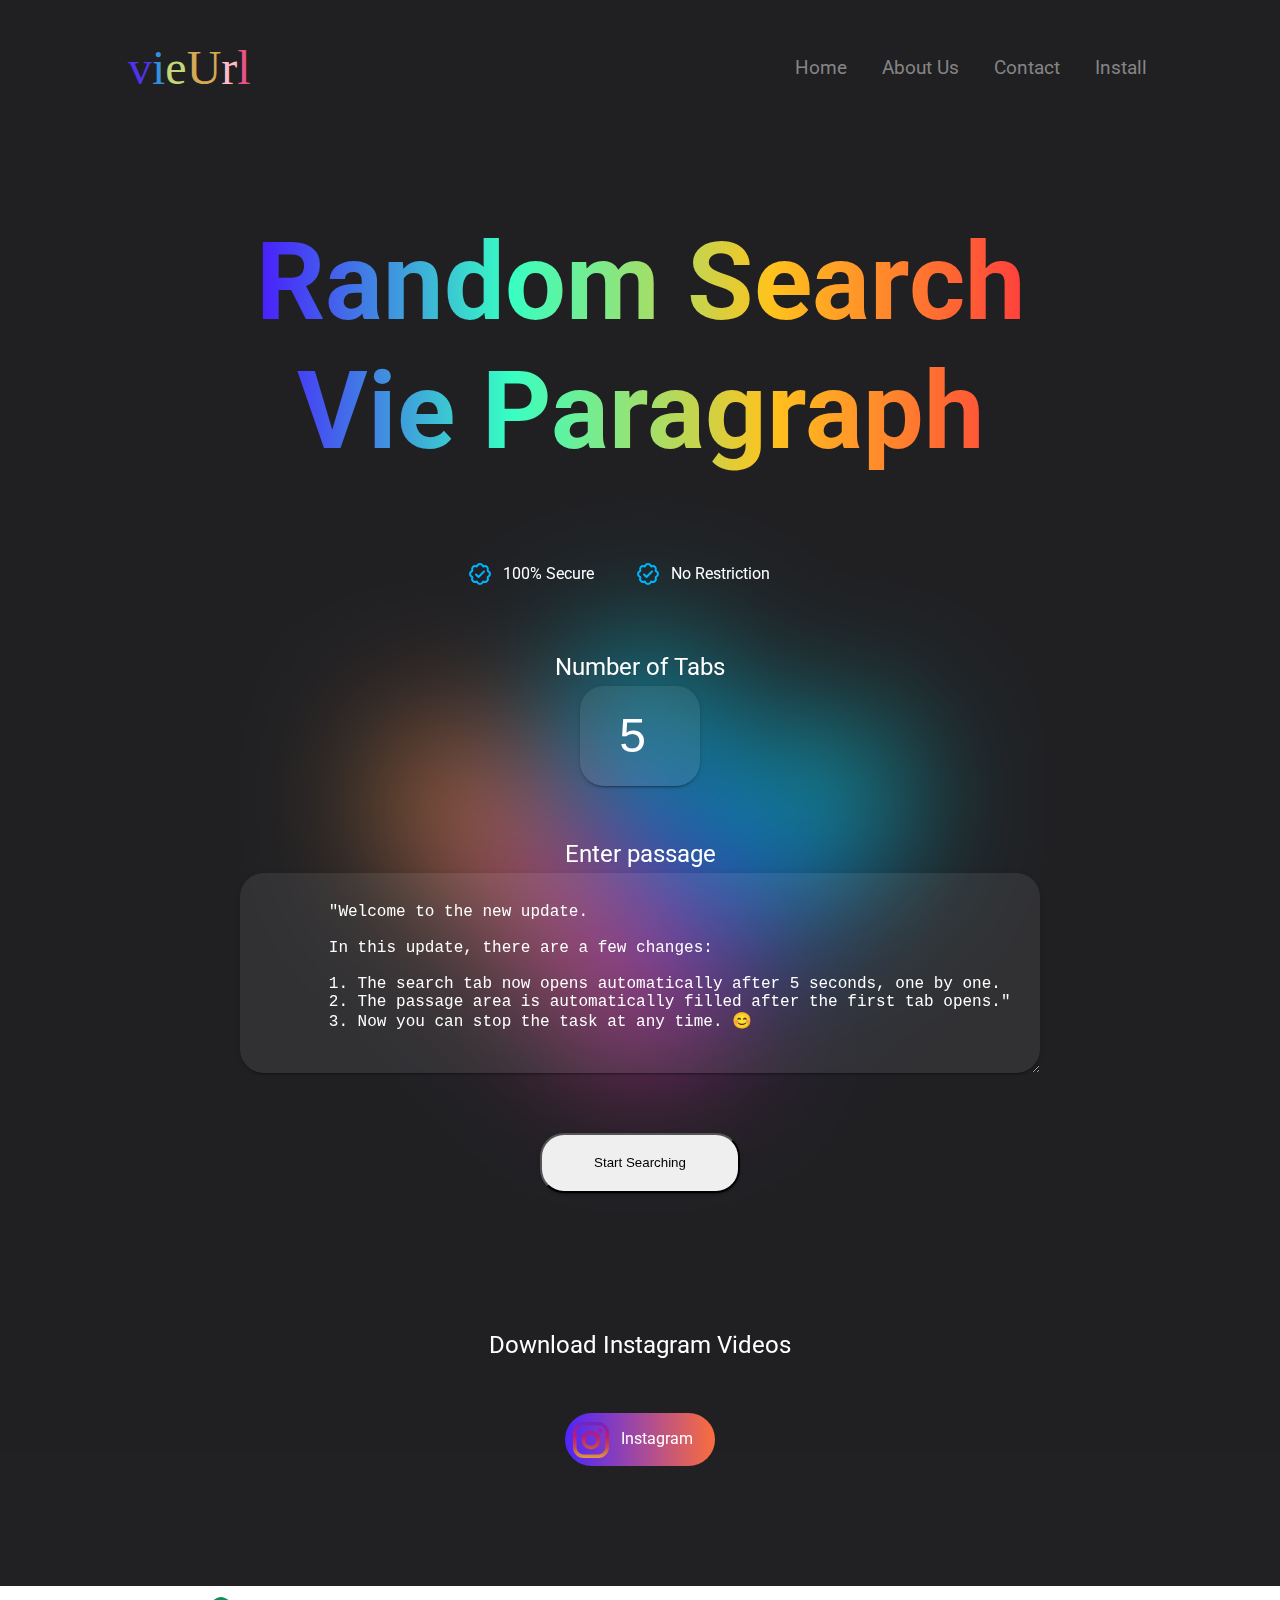
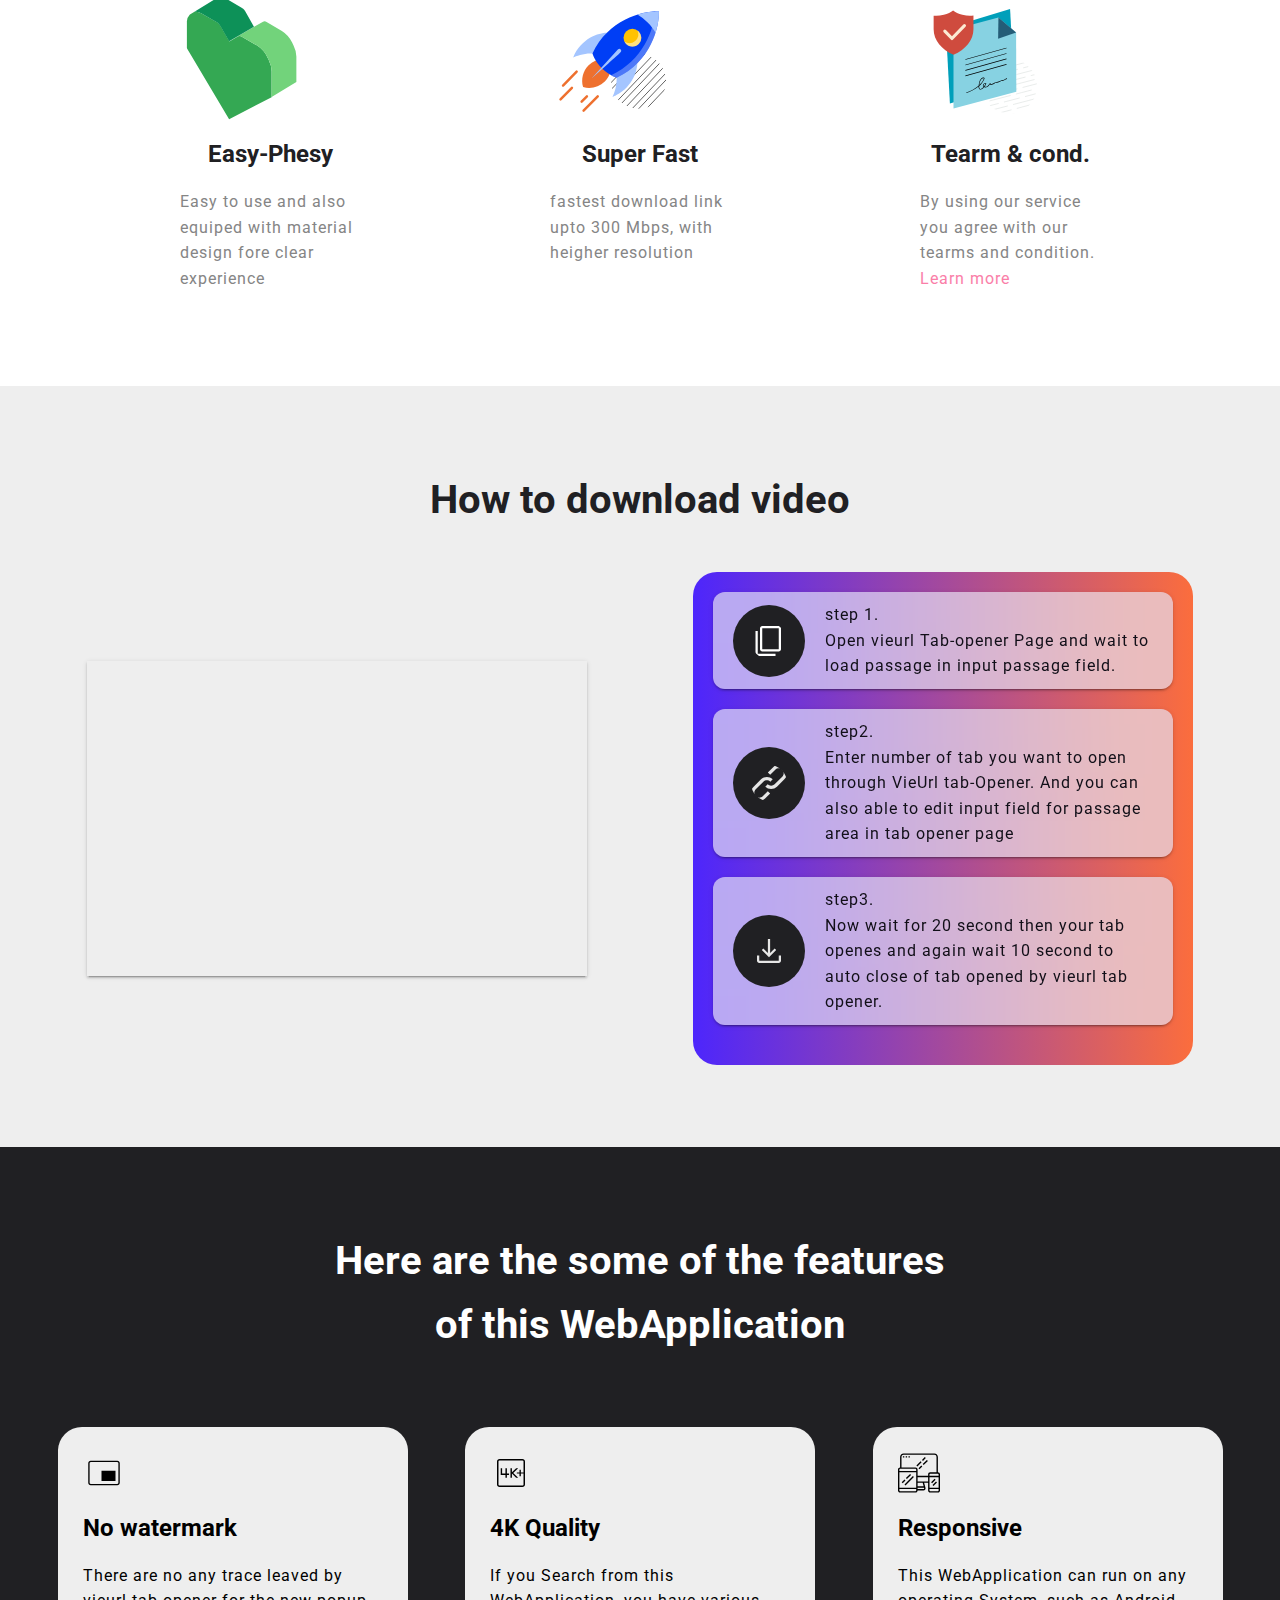
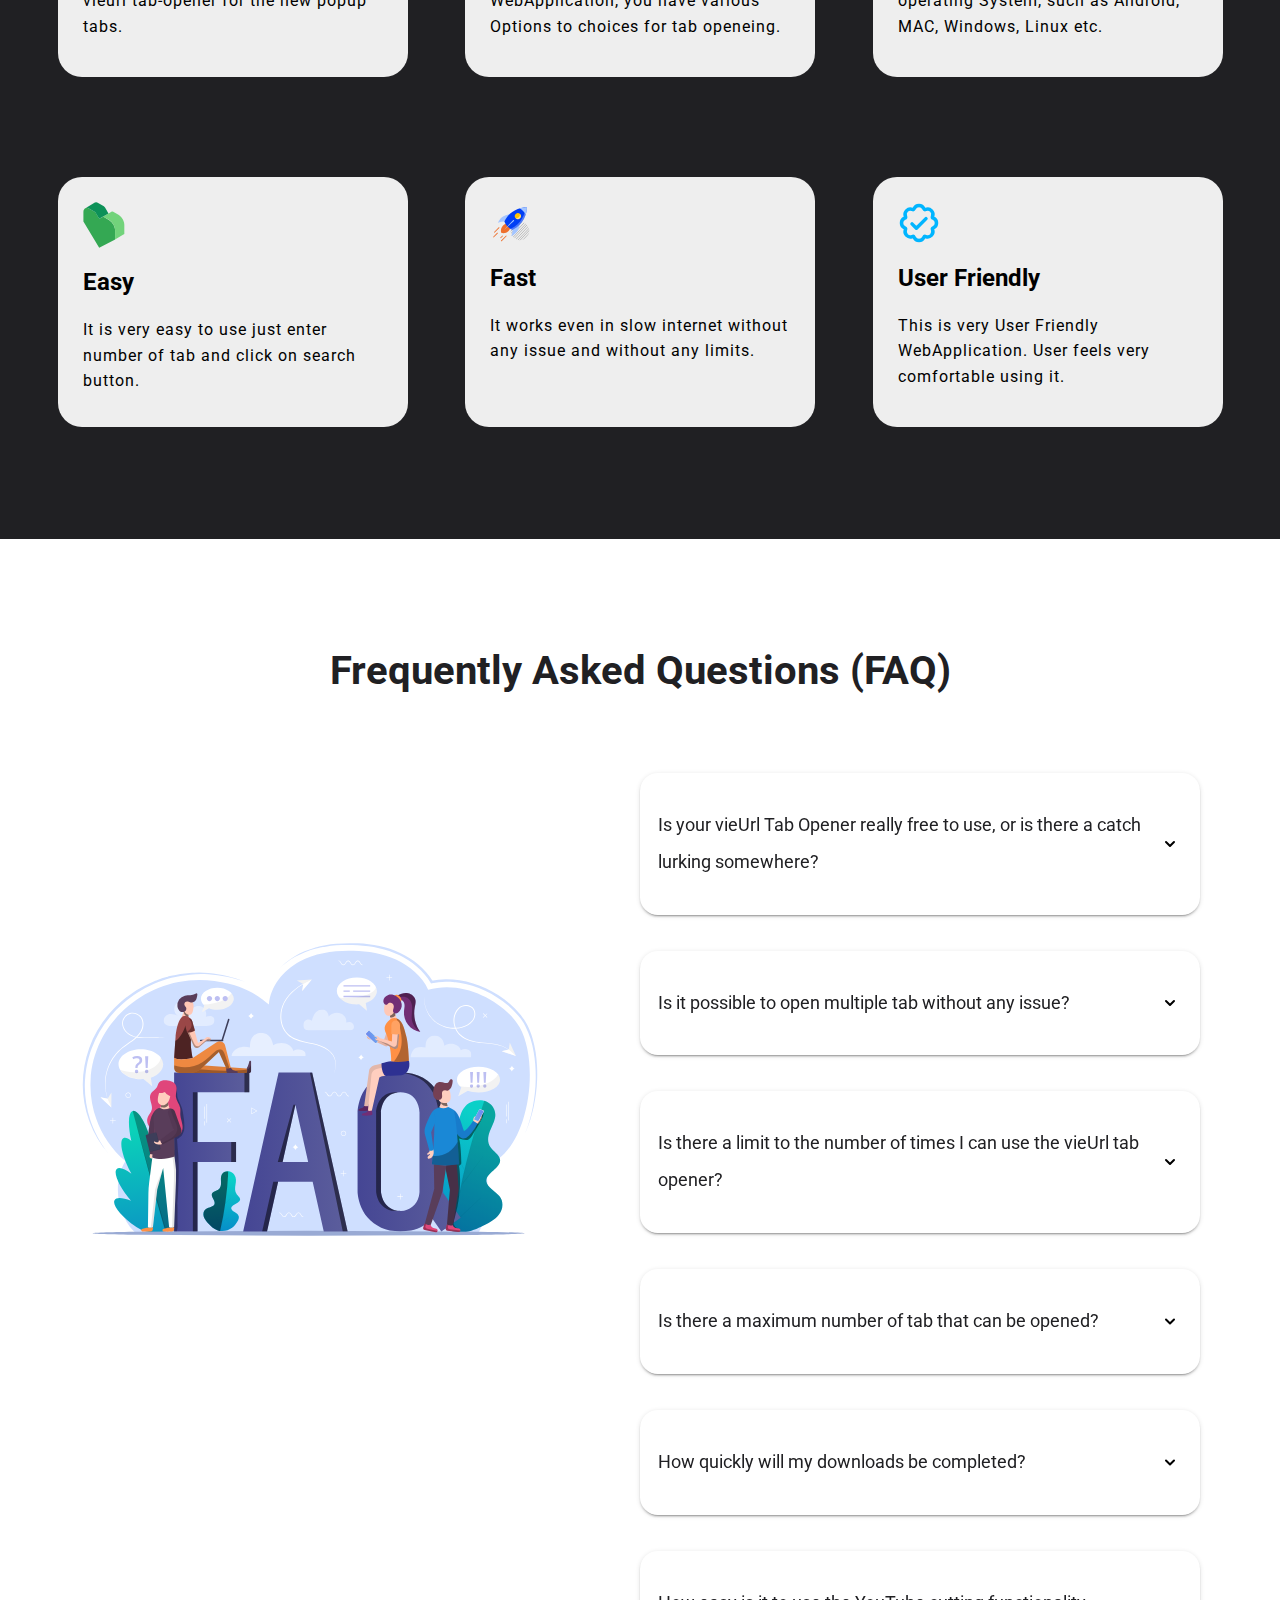
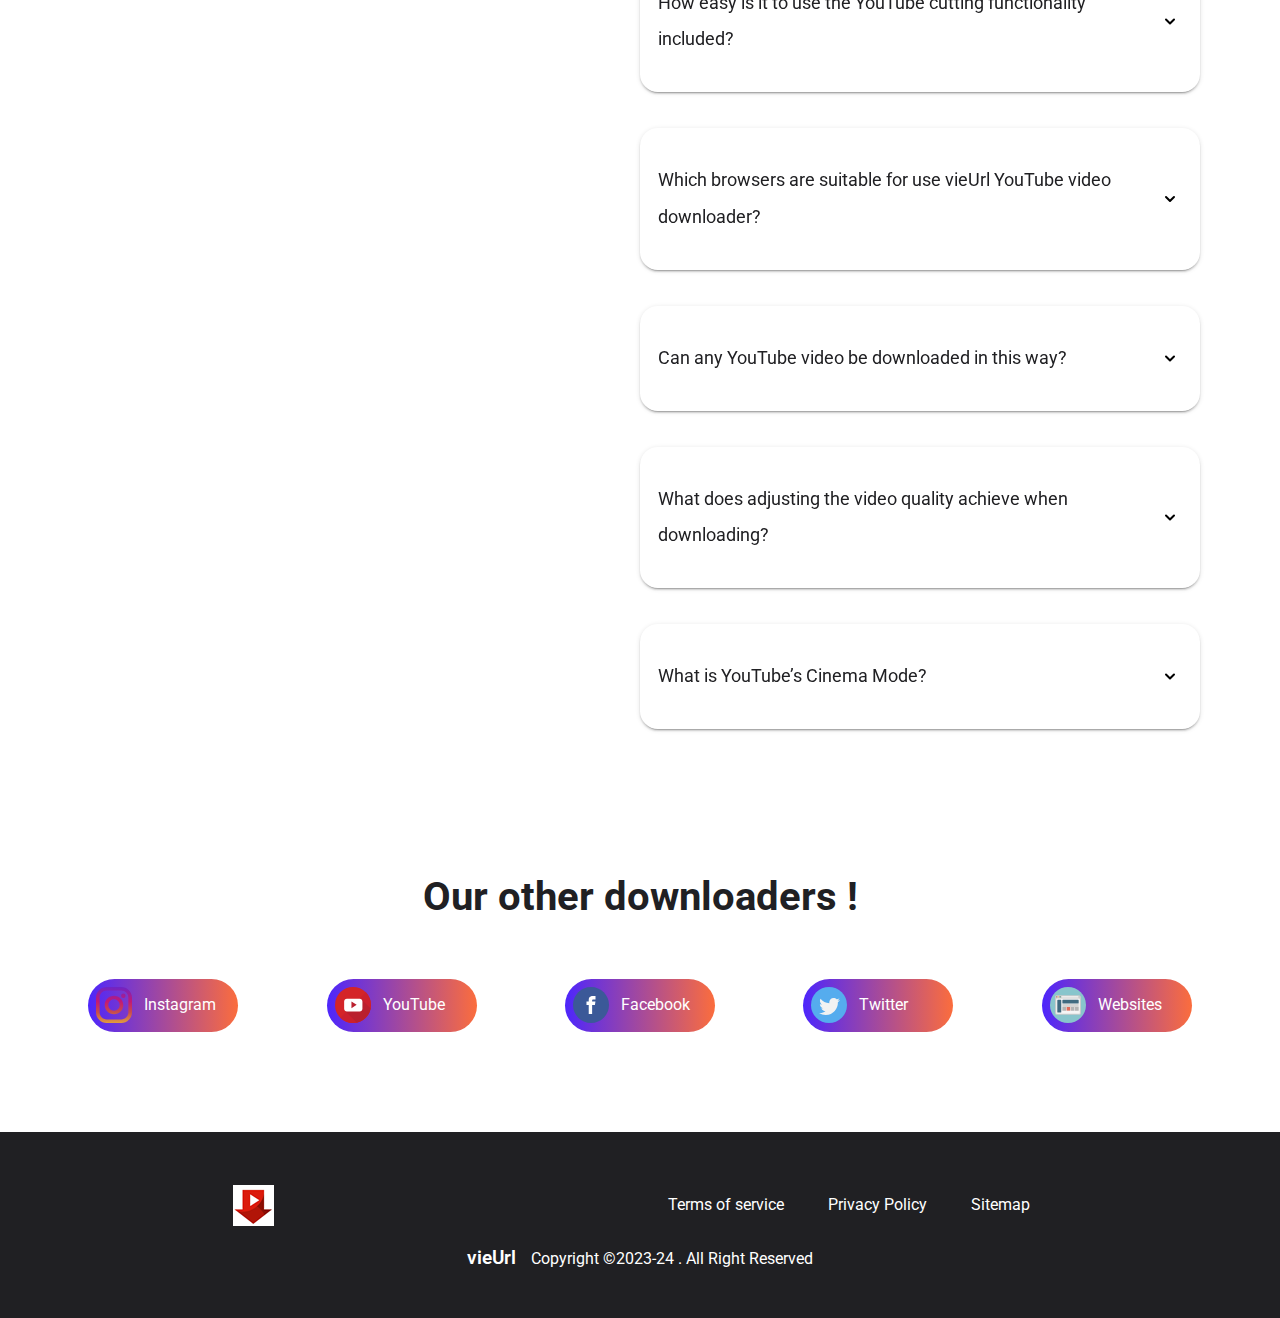
==== commit 6023a262: "new method" ====
--- a/tab-opener.html
+++ b/tab-opener.html
@@ -10,7 +10,8 @@
     <meta http-equiv="X-UA-Compatible" content="IE=edge,chrome=1">
     <link rel="icon" type="image/x-icon" href="/assets/vieurl.ico">
     <!-- keywords -->
-    <meta content="tab-opener vieurl ,vieURl,vieURL,vieURL,videodownload,vieurl.web.app,vieurl.app,vieurl.web,vieurl."
+    <meta
+        content="tab-opener vieurl ,vieURl,vieURL,vieURL,tab-opener,vieurl.web.app/tabopener.html,vieurl.app/tab-opener,vieurl.web tabopener,vieurl."
         name="keywords">
     <!-- Facebook Meta Tags -->
     <meta property="og:url" content="https://vieurl.web.app/tab-opener.html">
@@ -52,11 +53,11 @@
             "applicationCategory": "WebApplication",
             "name": "VieUrl || Tab Opener",
             "headline": "vieUrl|| Tab Opener",
-            "softwareVersion": "1.2",
+            "softwareVersion": "2.23",
             "description": "Tab Opener by vieURL is a fast and safe software allowing to Search in unlimited numbers. Our vieURL service is secure and free!",
             "url": "https://vieurl.web.app/tab-opener.html",
             "text": "Our free Browser Extension allows you to download YouTube videos in different video qualities ranging from 360p to ultra high definition 4k. Supports all formats, including AVI, FLV, WebM, MP4 and MP3 without size and length limits.",
-            "operatingSystem": "Windows, Mac, ubuntu",
+            "operatingSystem": "Windows, Mac, ubuntu,Android",
             "browserRequirements": "Chrome, Firefox, Opera, Edge, Vivaldi, UCBrowser",
             "installUrl": "https://vieurl.web.app/tab-opener.html",
             "offers": {
@@ -77,7 +78,7 @@
                 "@type": "ImageObject",
                 "url": "https://vieurl.web.app/assets/vieURL-thumbnail.png",
                 "height" : 1200,
-                "width" :  167
+                "width" :  627
             },
             "articleBody": "",
             "author": {
@@ -95,19 +96,19 @@
                     "width" :  400
                 }
             },
-            "keywords": "Tab Opener ,vieurl,Vieurl,vieUrl,vieurl.app,vieurl.web,vieurl.web.app,vieurl downloader,vieurl video downloader,vieurl youtube video downloader",
+            "keywords": "Tab Opener ,vieurl,Vieurl,vieUrl,vieurl.app,vieurl.web,vieurl.web.app,vieurl tab-opener,vieurl tab opener,vieurl youtube video downloader",
             "commentCount": "0",
             "dateCreated": "December 10, 2022",
-            "datePublished": "December 10, 202",
-            "dateModified": "January 20, 2023"
+            "datePublished": "December 10, 2022",
+            "dateModified": "September 20, 2023"
         }
         </script>
     <script type="application/ld+json">
             {
               "@context": "http://schema.org",
               "@type": "HowTo",
-              "name": "How to Use vieURL for download video",
-              "description": "YouTube video downloader by vieURL is a fast and safe software allowing to download videos in unlimited numbers. Our vieURL service is secure and free!",
+              "name": "How to Use vieURL for tab opener",
+              "description": "Tab Opener by vieURL is a fast and safe software allowing to Search in unlimited numbers. Our vieURL service is secure and free!",
               "totalTime": "PT2M",
               "supply": [{
                 "@type": "HowToSupply",
@@ -115,29 +116,29 @@
               }],
               "tool": [{
                 "@type": "HowToTool",
-                "name": "vieURL video downloader"
+                "name": "vieURL Tab Opener"
               }],
               "step": [
                               {
                    "@type": "HowToStep",
-                   "name": "Open Youtube video",
-                   "text": "Open a YouTube video and find its URL.",
+                   "name": "Open VieUrl Tab Opener",
+                   "text": "Open a VieUrl Tab Opener and Wait for Input Field to generate text.",
                    "image": "https://vieURL.com/img/steps/how_can_i_save_1.png",
                    "url": "https://vieurl.web.app"
                 }
                     ,
                               {
                    "@type": "HowToStep",
-                   "name": "Paste the copied url in vieURl search box",
-                   "text": "Paste the copied url in vieURl search box to start the download.",
+                   "name": "Click On search ",
+                   "text": "Click on search button below input field in vieurl tab opener.",
                    "image": "https://vieURL.com/img/steps/how_can_i_save_2.png",
                    "url": "https://vieurl.web.app"
                 }
                     ,
                               {
                    "@type": "HowToStep",
-                   "name": "Your download will start",
-                   "text": "Сlick on your desired video resolution and your downloading starts.",
+                   "name": "wait 20 second",
+                   "text": "Now wait for 20 second then your tab openes and again wait 10 second to auto close of tab opened by vieurl tab opener.",
                    "image": "https://vieURL.com/img/steps/how_can_i_save_3.png",
                    "url": "https://vieurl.web.app"
                 } ]
@@ -218,143 +219,262 @@
         </div>
     </header>
     <main>
+     
         <section id="find" class="find">
-            <img loading="lazy" class="bgimage" src="/assets/background.png" alt="vieurl">
+            <img
+              loading="lazy"
+              class="bgimage"
+              src="/assets/background.png"
+              alt="vieurl"
+            />
             <div class="findbox">
-                <div class="ftext">
-                    <h1>Random Search<br>Vie Paragraph</h1>
-                </div>
-                <div class="ftextB">
-                    <span class="ftb">100% Secure</span>
-                    <span class="ftb">No Restriction</span>
-                </div>
-
-                <style>
-                    .mainbox {
-                        margin-bottom: 0 !important;
-                    }
-
+              <div class="ftext">
+                <h1>Random Search<br />Vie Paragraph</h1>
+              </div>
+              <div class="ftextB">
+                <span class="ftb">100% Secure</span>
+                <span class="ftb">No Restriction</span>
+              </div>
+    
+              <style>
+                .mainbox {
+                  margin-bottom: 0 !important;
+                }
+    
+                .sbox {
+                  display: flex;
+                  flex-direction: column;
+                  align-items: center;
+                }
+    
+                .find {
+                  background-color: var(--bgDl);
+                  width: 100%;
+                  height: fit-content;
+                  display: flex;
+                  align-items: center;
+                  justify-content: center;
+                }
+    
+                #dframe {
+                  width: 100%;
+                  display: none;
+                }
+    
+                .rfr {
+                  display: block !important;
+                  height: 800px;
+                }
+              </style>
+              <div id="main" class="mainbox">
+                <div class="sbox">
+                  <style>
                     .sbox {
-                        display: flex;
-                        flex-direction: column;
-                        align-items: center;
-                    }
-
-                    .find {
-                        background-color: var(--bgDl);
-                        width: 100%;
-                        height: fit-content;
-                        display: flex;
-                        align-items: center;
-                        justify-content: center;
-                    }
-
-                    #dframe {
-                        width: 100%;
-                        display: none;
-                    }
-
-                    .rfr {
-                        display: block !important;
-                        height: 800px;
-                    }
-                </style>
-                <div id="main" class="mainbox">
-                    <div class="sbox">
-                        <style>
-                            .sbox {
-                                overflow: hidden;
-                                margin: 20px;
+                      overflow: hidden;
+                      margin: 20px;
+                    }
+    
+                    #tabno {
+                      width: 120px;
+                      padding: 12px;
+                      text-align: center;
+                      height: 100px;
+                      background-color: #ffffff14;
+                      backdrop-filter: blur(10px);
+                      color: #fff;
+                      border: none;
+                      box-shadow: var(--sdoa);
+                      border-radius: 24px;
+                      margin-bottom: 50px;
+                      font-size: 2em;
+                    }
+    
+                    .form {
+                      display: flex;
+                      width: 100%;
+                      max-height: 600px;
+                      color: rgb(20, 21, 31);
+                      border-radius: 24px;
+                      flex-direction: column;
+                      align-items: center;
+                    }
+    
+                    button {
+                      margin-top: 10px;
+                      width: 200px;
+                      height: 60px;
+                      border-radius: 24px;
+                      box-shadow: var(--sdoa);
+                    }
+    
+                    #passage {
+                      height: 200px;
+                      width: 90vw;
+                      max-width: 800px;
+                      border-radius: 24px;
+                      font-size: 1rem;
+                      padding: 12px;
+                      background-color: #ffffff14;
+                      backdrop-filter: blur(10px);
+                      color: #fff;
+                      border: none;
+                      box-shadow: var(--sdoa);
+                    }
+    
+                    #notif {
+                      color: red;
+                      font-family: Georgia, "Times New Roman", Times, serif;
+                      font-size: 1em;
+                      line-height: 1em;
+                      padding: 42px;
+                    }
+    
+                    label {
+                      color: #fff;
+                    }
+                  </style>
+    
+                  <form>
+                    <div class="form">
+                      <label id="tablabel" for="tabno">Number of Tabs</label>
+                      <input
+                        type="number"
+                        id="tabno"
+                        value="5"
+                        aria-valuemax="15"
+                      />
+                      <label id="nameLable" for="passage">Enter passage</label>
+                      <textarea
+                        required=""
+                        id="passage"
+                        type="text"
+                        minlength="50"
+                        maxlength="5000"
+                      >
+     
+        "Welcome to the new update.
+    
+        In this update, there are a few changes:
+    
+        1. The search tab now opens automatically after 5 seconds, one by one.
+        2. The passage area is automatically filled after the first tab opens."
+        3. Now you can stop the task at any time. 😊
+                    </textarea
+                      >
+                    </div>
+                    <div class="plink">
+                      <button id="taskButton" onclick="performTask()" type="button">
+                        Start Searching
+                      </button>
+                    </div>
+                  </form>
+                  <p id="notif">
+                    <span id="countdown"></span>
+                  </p>
+                  <label for="instagram">Download Instagram Videos</label>
+                  <div class="plink">
+                    <a href="https://vieurl.web.app/instagram-video-downloader.html"
+                      ><img
+                        src="/assets/instagram.svg"
+                        alt="instagram"
+                      />Instagram</a
+                    >
+                  </div>
+                </div>
+                <script>
+                  let interval;
+                  let isTaskRunning = false;
+    
+                  function generateCaptcha(n) {
+                    const chrs = "ABCDEFGHIJKLMNOPQRSTUVWXYZ0123456789";
+                    let captcha = "";
+                    for (let i = 0; i < n; i++) {
+                      captcha += chrs[Math.floor(Math.random() * chrs.length)];
+                    }
+                    return captcha;
+                  }
+    
+                  function fetchData() {
+                    return fetch(
+                      "https://en.wikipedia.org/w/api.php?format=json&action=query&generator=random&grnnamespace=0&prop=extracts&grnlimit=1&explaintext=0&redirects=0&origin=*"
+                    )
+                      .then((response) => response.json())
+                      .catch((error) =>
+                        console.error("Error fetching data:", error)
+                      );
+                  }
+    
+                  function performTask() {
+                    let iterations = 0;
+                    const maxIterations =
+                      document.getElementById("tabno").value || 5;
+                    let openedWindow = null;
+    
+                    function executeTask() {
+                      if (iterations < maxIterations) {
+                        if (openedWindow !== null) {
+                          openedWindow.close();
+                        }
+    
+                        fetchData()
+                          .then((data) => {
+                            const pageId = Object.keys(data.query.pages)[0];
+                            const extract = data.query.pages[pageId].extract;
+                            document.getElementById("passage").value = extract;
+                            const words = extract
+                              .split(/\s+/)
+                              .filter((word) => word.length > 0);
+    
+                            const sentenceWords = [];
+                            for (let i = 0; i < 10; i++) {
+                              const randomIndex = Math.floor(
+                                Math.random() * words.length
+                              );
+                              sentenceWords.push(words[randomIndex]);
                             }
-
-                            #tabno {
-                                width: 120px;
-                                padding: 12px;
-                                text-align: center;
-                                height: 100px;
-                                background-color: #ffffff14;
-                                backdrop-filter: blur(10px);
-                                color: #fff;
-                                border: none;
-                                box-shadow: var(--sdoa);
-                                border-radius: 24px;
-                                margin-bottom: 50px;
-                                font-size: 2em;
-                            }
-
-                            .form {
-                                display: flex;
-                                width: 100%;
-                                max-height: 600px;
-                                color: rgb(20, 21, 31);
-                                border-radius: 24px;
-                                flex-direction: column;
-                                align-items: center;
-                            }
-
-                            button {
-                                margin-top: 10px;
-                                width: 200px;
-                                height: 60px;
-                                border-radius: 24px;
-                                box-shadow: var(--sdoa);
-                            }
-
-                            #passage {
-                                height: 200px;
-                                width: 90vw;
-                                max-width: 800px;
-                                border-radius: 24px;
-                                font-size: 1rem;
-                                padding: 12px;
-                                background-color: #ffffff14;
-                                backdrop-filter: blur(10px);
-                                color: #fff;
-                                border: none;
-                                box-shadow: var(--sdoa);
-                            }
-
-                            #notif {
-                                color: red;
-                                font-family: Georgia, 'Times New Roman', Times, serif;
-                                font-size: 1em;
-                                line-height: 1em;
-                                padding: 42px;
-                            }
-
-                            label {
-                                color: #fff;
-                            }
-                        </style>
-                        <form>
-
-                            <div class="form">
-                                <label id="tablabel" for="tabno">Number of Tabs</label>
-                                <input type="number" id="tabno" value="5" aria-valuemax="15">
-                                <label id="nameLable" for="passage">Enter passage</label>
-                                <textarea required="" id="passage" type="text" minlength="50"
-                                    maxlength="5000"></textarea>
-                            </div>
-                            <div class="plink">
-                                <button id="subButton" type="button" onclick="getUserName()">Start Searching</button>
-                            </div>
-                        </form>
-                        <p id="notif">
-                            <span id="countdown"></span>
-                        </p>
-                        <label for="instagram">Download Instagram Videos</label>
-                        <div class="plink">
-                            <a href="https://vieurl.web.app/instagram-video-downloader.html"><img
-                                    src="/assets/instagram.svg" alt="instagram">Instagram</a>
-                        </div>
-                        <script>var _0x27993e=_0x82ea;(function(_0x1dba15,_0x5db7c4){var _0x4a4435=_0x82ea,_0x3bcaa5=_0x1dba15();while(!![]){try{var _0x12611b=-parseInt(_0x4a4435(0x195))/0x1+parseInt(_0x4a4435(0x194))/0x2*(-parseInt(_0x4a4435(0x1af))/0x3)+-parseInt(_0x4a4435(0x1b5))/0x4*(-parseInt(_0x4a4435(0x18c))/0x5)+-parseInt(_0x4a4435(0x18f))/0x6+parseInt(_0x4a4435(0x1a9))/0x7*(-parseInt(_0x4a4435(0x19f))/0x8)+parseInt(_0x4a4435(0x1ab))/0x9+parseInt(_0x4a4435(0x18e))/0xa*(parseInt(_0x4a4435(0x1a7))/0xb);if(_0x12611b===_0x5db7c4)break;else _0x3bcaa5['push'](_0x3bcaa5['shift']());}catch(_0x16451e){_0x3bcaa5['push'](_0x3bcaa5['shift']());}}}(_0x3762,0x420f9));function _0x5863(){var _0x4bc30a=_0x82ea,_0x377bfc=[_0x4bc30a(0x1ac),'notif',_0x4bc30a(0x18b),_0x4bc30a(0x1aa),'875709ExDOuC',_0x4bc30a(0x1bb),_0x4bc30a(0x193),_0x4bc30a(0x1b0),_0x4bc30a(0x1b4),'slice','20000',_0x4bc30a(0x1ba),_0x4bc30a(0x192),'wait\x20for\x2010\x20second\x20text\x20is\x20Recognition\x20....',_0x4bc30a(0x19a),_0x4bc30a(0x19d),_0x4bc30a(0x19e),'174222EwtIGC','wait\x20for\x20',_0x4bc30a(0x1b3),_0x4bc30a(0x1b2),'passage','5857240GIUyhF','3102244XhGsmo',_0x4bc30a(0x18a),_0x4bc30a(0x199),_0x4bc30a(0x1ae),_0x4bc30a(0x19c),_0x4bc30a(0x1b7),_0x4bc30a(0x1ad),'\x20second\x20text\x20is\x20Recognition\x20...','split',_0x4bc30a(0x19b),_0x4bc30a(0x1a1),_0x4bc30a(0x1b1),_0x4bc30a(0x1bc)];return _0x5863=function(){return _0x377bfc;},_0x5863();}function _0x3762(){var _0x41b2f9=['2213586CtiMFE','split','Task\x20Compleated\x20😎\x20Wait\x20\x20','https://www.bing.com/search?q=','1411192CunynZ','208804hrnzvb','418884CUiSxi','https://en.wikipedia.org/w/api.php?format=json&action=query&generator=random&grnnamespace=0&prop=extracts&grnlimit=1&explaintext=0&redirects=0&origin=*','wait\x20for\x20\x20','20000','json','open','getElementById','value','error','Error:','176wFYBvm','Search\x20Compleated\x20😲','random','passage','floor','wait\x20for\x2010\x20second\x20text\x20is\x20Recognition\x20....','notif','join','13408175DRczjy','push','34538pPbheJ','close','134379McQZrK','2230788tEOytK','application/json','764970AtdmbR','3MbclSe','then','length','joke','catch','somting\x20went\x20wrong\x20\x20may\x20be\x20your\x20entered\x20passage\x20is\x20shorter\x20then\x2050\x20words','149976ahQCEn','slice','\x20second\x20for\x20Auto\x20Close\x20...','keys','query','125rNkSCz','innerText','https://api.api-ninjas.com/v1/jokes?limit=1','10000','GET','5pFKusQ','extract','10uRUZnW'];_0x3762=function(){return _0x41b2f9;};return _0x3762();}function _0x6afe(_0x11c528,_0x4d0ac2){var _0x1ac554=_0x5863();return _0x6afe=function(_0x49398b,_0x2705bf){_0x49398b=_0x49398b-0x1ed;var _0x4dc76a=_0x1ac554[_0x49398b];return _0x4dc76a;},_0x6afe(_0x11c528,_0x4d0ac2);}var _0x533d7a=_0x6afe;function _0x82ea(_0x4a1753,_0x784f03){var _0x37620e=_0x3762();return _0x82ea=function(_0x82ea25,_0x26bd24){_0x82ea25=_0x82ea25-0x18a;var _0x716ad2=_0x37620e[_0x82ea25];return _0x716ad2;},_0x82ea(_0x4a1753,_0x784f03);}(function(_0x4ab5e6,_0x398075){var _0x31011a=_0x82ea,_0x408873=_0x4ab5e6();while(!![]){try{var _0x51eb1a=-parseInt(_0x6afe(0x1fc))/0x1+parseInt(_0x6afe(0x1fe))/0x2+parseInt(_0x6afe(0x1ee))/0x3+-parseInt(_0x6afe(0x20f))/0x4+-parseInt(_0x6afe(0x203))/0x5*(-parseInt(_0x6afe(0x209))/0x6)+-parseInt(_0x6afe(0x1f8))/0x7+parseInt(_0x6afe(0x20e))/0x8;if(_0x51eb1a===_0x398075)break;else _0x408873[_0x31011a(0x1a8)](_0x408873['shift']());}catch(_0x5502b0){_0x408873['push'](_0x408873['shift']());}}}(_0x5863,0x6d8c8),fetch(_0x27993e(0x196))[_0x27993e(0x1b0)](_0x51617f=>_0x51617f[_0x27993e(0x199)]())[_0x27993e(0x1b0)](_0xb49ecd=>{var _0x1a8e3e=_0x27993e;const _0x5d927f=Object[_0x1a8e3e(0x1b8)](_0xb49ecd['query']['pages'])[0x0],_0x1309fe=_0xb49ecd[_0x1a8e3e(0x1b9)]['pages'][_0x5d927f][_0x1a8e3e(0x18d)];document[_0x1a8e3e(0x19b)](_0x1a8e3e(0x1a2))[_0x1a8e3e(0x1bb)]=_0x1309fe;}));function getUserName(){var _0x41e2b5=_0x27993e,_0x1bddb0=document[_0x41e2b5(0x19b)]('passage')[_0x41e2b5(0x19c)],_0x540fea=document[_0x41e2b5(0x19b)]('tabno')[_0x41e2b5(0x19c)];if(_0x1bddb0[_0x41e2b5(0x1b1)]>0x1e){var _0x380795=_0x1bddb0[_0x41e2b5(0x190)]('\x20');function _0xaaae19(_0x37cd67){var _0x5efa62=_0x41e2b5,_0x29c180=_0x37cd67['length'];while(_0x29c180){var _0x3a18aa=Math[_0x5efa62(0x1a3)](Math['random']()*_0x29c180--),_0x3ac0b7=_0x37cd67[_0x29c180];_0x37cd67[_0x29c180]=_0x37cd67[_0x3a18aa],_0x37cd67[_0x3a18aa]=_0x3ac0b7;}return _0x37cd67;}for(let _0x242c3=0x0;_0x242c3<_0x540fea;_0x242c3++){setTimeout(()=>{var _0x8ff1c8=_0x41e2b5;_0xaaae19(_0x380795);var _0x43354e=_0x380795[_0x8ff1c8(0x1b6)](0x0,0x8)[_0x8ff1c8(0x1a6)]('\x20'),_0x40c3fd=window['open'](_0x8ff1c8(0x192)+_0x43354e);setTimeout(()=>{var _0x503c19=_0x8ff1c8;_0x40c3fd[_0x503c19(0x1aa)]();},_0x8ff1c8(0x198));},_0x41e2b5(0x18a));}let _0xfa69f7=0xa,_0x2346cf=setInterval(function(){var _0x3873fb=_0x41e2b5;_0xfa69f7--,document[_0x3873fb(0x19b)](_0x3873fb(0x1a5))[_0x3873fb(0x1bb)]=_0x3873fb(0x197)+_0xfa69f7+'\x20'+'\x20second\x20text\x20is\x20Recognition\x20...';if(_0xfa69f7===0x0){clearInterval(_0x2346cf),document[_0x3873fb(0x19b)](_0x3873fb(0x1a5))[_0x3873fb(0x1bb)]='Task\x20Compleated\x20😎\x20Wait\x2020\x20second\x20for\x20Auto\x20Close';let _0x2a5b3e=0x14,_0x5b0be2=setInterval(function(){var _0x3afe78=_0x3873fb;_0x2a5b3e--,document['getElementById'](_0x3afe78(0x1a5))[_0x3afe78(0x1bb)]=_0x3afe78(0x191)+_0x2a5b3e+'\x20'+'\x20second\x20for\x20Auto\x20Close\x20...',_0x2a5b3e===0x0&&(clearInterval(_0x5b0be2),document[_0x3afe78(0x19b)]('notif')['innerText']=_0x3afe78(0x1a0));},0x3e8);}},0x3e8);document[_0x41e2b5(0x19b)]('notif')[_0x41e2b5(0x1bb)]=_0x41e2b5(0x1a4);}else document['getElementById'](_0x41e2b5(0x1a5))[_0x41e2b5(0x1bb)]=_0x41e2b5(0x1b4);}</script>
-                    </div>
-
-
-                </div>
-            </div>
-        </section>
-
+    
+                            const randomSentence = sentenceWords.join(" ");
+    
+                            const captcha = generateCaptcha(6);
+                            const searchURL = `https://www.bing.com/search?q=${encodeURIComponent(
+                              randomSentence
+                            )}&form=${captcha}`;
+                            openedWindow = window.open(searchURL, "_blank");
+                          })
+                          .catch((error) =>
+                            console.error("Error fetching data:", error)
+                          );
+    
+                        iterations++;
+                      } else {
+                        clearInterval(interval);
+                        isTaskRunning = false;
+                        document.getElementById("taskButton").innerText =
+                          "Start Task";
+                      }
+                    }
+    
+                    if (!isTaskRunning) {
+                      interval = setInterval(executeTask, 5000);
+                      isTaskRunning = true;
+                      document.getElementById("taskButton").innerText = "Stop Task";
+                      document.getElementById(
+                        "countdown"
+                      ).innerText = `your task is running in every 5 sec..`;
+                    } else {
+                      clearInterval(interval);
+                      isTaskRunning = false;
+                      document.getElementById("taskButton").innerText =
+                        "Start Task";
+                      document.getElementById("countdown").innerText =
+                        "Your task is compleated";
+                    }
+                  }
+                </script>
+              </div>
+            </div>
+          </section>
+    
         <section class="ftr">
             <div class="ftrcn">
                 <img loading="lazy" class="ftrimg" src="/assets/kind.svg" alt="lovely">
@@ -373,7 +493,7 @@
                         href="/terms-of-service.html">Learn more</a> </p>
             </div>
         </section>
-        <section class="hwcn" itemscope="" itemtype="https://schema.org/HowtoPage">
+        <section class="hwcn" itemscope="" itemtype="https://schema.org/Howto">
             <h2 itemscope="" itemprop="mainEntity" itemtype="https://schema.org/Question">How to download video</h2>
             <div class="how-to">
                 <div class="hvdoframe" aria-details="how_to_download_youtube_video" itemscope=""
@@ -387,17 +507,17 @@
                 <ul class="steps" itemscope="" itemprop="acceptedAnswer" itemtype="https://schema.org/Answer">
                     <li>
                         <img loading="lazy" src="assets/copy.svg" alt="copy link">
-                        <p>step 1.<br> Copy Link of video from YOUTUBE ,Instagram etc / Copy URL of website .</p>
+                        <p>step 1.<br>Open vieurl Tab-opener Page and wait to load passage in input passage field.</p>
                     </li>
                     <li>
                         <img loading="lazy" src="assets/link.svg" alt="past link">
-                        <p>step2.<br> Paste copied link in vieUrl search bar and click on download button to get
-                            download link.</p>
+                        <p>step2.<br>Enter number of tab you want to open through VieUrl tab-Opener. And you can also
+                            able to edit input field for passage area in tab opener page</p>
                     </li>
                     <li>
                         <img loading="lazy" src="assets/download.svg" alt="doenload video">
-                        <p>step3.<br> Now select your desired resolution and click on download button. Hurrey! your
-                            download starts</p>
+                        <p>step3.<br>Now wait for 20 second then your tab openes and again wait 10 second to auto close
+                            of tab opened by vieurl tab opener.</p>
                     </li>
                 </ul>
             </div>
@@ -409,14 +529,14 @@
                     <img src="/assets/watermark.svg" alt="no-watermark">
                     <h3>No watermark</h3>
                     <p>
-                        There are no watermark on video when downloading from this WebApplication.
+                        There are no any trace leaved by vieurl tab-opener for the new popup tabs.
                     </p>
                 </div>
                 <div class="card">
                     <img src="/assets/viideo4K.svg" alt="4k-quality">
                     <h3>4K Quality</h3>
                     <p>
-                        If you download video from this WebApplication, you have various resolution choices.
+                        If you Search from this WebApplication, you have various Options to choices for tab openeing.
                     </p>
                 </div>
                 <div class="card">
@@ -432,14 +552,14 @@
                     <img src="/assets/kind.svg" alt="Easy">
                     <h3>Easy</h3>
                     <p>
-                        It is very easy to download videos from Youtube , Instagram, etc. from this WebApplication.
+                        It is very easy to use just enter number of tab and click on search button.
                     </p>
                 </div>
                 <div class="card">
                     <img src="/assets/fast.svg" alt="Fast">
                     <h3>Fast</h3>
                     <p>
-                        Download video from this WebApplication in heigher Speed upto 300 Mbps without any limits
+                        It works even in slow internet without any issue and without any limits.
                     </p>
                 </div>
                 <div class="card">
@@ -457,7 +577,7 @@
                 <img class="faq-img" src="/assets/fAQ.svg" alt="faq">
                 <div class="faq-content" itemscope="" itemtype="https://schema.org/FAQPage">
                     <div class="faq-item" itemscope="" itemprop="mainEntity" itemtype="https://schema.org/Question">
-                        <h3 class="faq-question" itemprop="name">Is your vieUrl YouTube video downloader really free to
+                        <h3 class="faq-question" itemprop="name">Is your vieUrl Tab Opener really free to
                             use, or is
                             there a catch lurking somewhere?<img class="arrow-icon" src="/assets/arrow.svg" alt=">">
                         </h3>
@@ -466,8 +586,7 @@
                             <p itemprop="text">
                                 Absolutely, and no, no nasty surprises are lurking further down the line. You can use
                                 our
-                                YouTube
-                                downloader WebApplication as often as you like and enjoy as many of your favourite
+                                Tab Opener WebApplication as often as you like and enjoy as many of your favourite
                                 videos as
                                 you
                                 like
@@ -478,19 +597,18 @@
                         </div>
                     </div>
                     <div class="faq-item" itemscope="" itemprop="mainEntity" itemtype="https://schema.org/Question">
-                        <h3 class="faq-question" itemprop="name">Is it possible to download 4k YouTube videos with
-                            sound?<img class="arrow-icon" src="/assets/arrow.svg" alt=">"></h3>
-                        <div class="faq-answer" itemscope="" itemprop="acceptedAnswer"
-                            itemtype="https://schema.org/Answer">
-                            <p itemprop="text">
-                                100%, yes! It’s more than possible to download high-quality, UHD, 4k videos with sound
-                                using our vieUrl
-                                YouTube
-                                downloader software! What’s more, our downloader even supports video downloads up to an
+                        <h3 class="faq-question" itemprop="name">Is it possible to open multiple tab without any
+                            issue?<img class="arrow-icon" src="/assets/arrow.svg" alt=">"></h3>
+                        <div class="faq-answer" itemscope="" itemprop="acceptedAnswer"
+                            itemtype="https://schema.org/Answer">
+                            <p itemprop="text">
+                                100%, yes! It’s more than possible to open as many as you want to open
+                                using our vieUrl tab opener
+                                software! What’s more, our tab opener even supports how many number of tab you want up
+                                to an
                                 incredible
-                                8k
-                                for stunning clarity and quality, so there’s literally no limit to the video-watching
-                                enjoyment
+                                numbers
+                                for stunning requirement, so there’s literally no limit to the tab openeing
                                 you
                                 can
                                 have! </p>
@@ -498,13 +616,12 @@
                     </div>
                     <div class="faq-item" itemscope="" itemprop="mainEntity" itemtype="https://schema.org/Question">
                         <h3 class="faq-question" itemprop="name">Is there a limit to the number of times I can use the
-                            vieUrl YouTube
-                            Video Downloader?<img class="arrow-icon" src="/assets/arrow.svg" alt=">"></h3>
-                        <div class="faq-answer" itemscope="" itemprop="acceptedAnswer"
-                            itemtype="https://schema.org/Answer">
-                            <p itemprop="text">
-                                No, there isn’t. As we’ve mentioned a couple of times already, our vieUrl YouTube
-                                downloader WebApplication
+                            vieUrl tab opener?<img class="arrow-icon" src="/assets/arrow.svg" alt=">"></h3>
+                        <div class="faq-answer" itemscope="" itemprop="acceptedAnswer"
+                            itemtype="https://schema.org/Answer">
+                            <p itemprop="text">
+                                No, there isn’t. As we’ve mentioned a couple of times already, our vieUrl tab opener
+                                WebApplication
                                 is
                                 free
                                 to use, always. No matter if you use it 10 times or 100 times, it’s free and always will
@@ -513,19 +630,18 @@
                         </div>
                     </div>
                     <div class="faq-item" itemscope="" itemprop="mainEntity" itemtype="https://schema.org/Question">
-                        <h3 class="faq-question" itemprop="name">Is there a maximum size of YouTube video that can be
-                            downloaded?<img class="arrow-icon" src="/assets/arrow.svg" alt=">"></h3>
-                        <div class="faq-answer" itemscope="" itemprop="acceptedAnswer"
-                            itemtype="https://schema.org/Answer">
-                            <p itemprop="text">
-                                While some YouTube video downloader sites might place limits on the size of the videos
+                        <h3 class="faq-question" itemprop="name">Is there a maximum number of tab that can be
+                            opened?<img class="arrow-icon" src="/assets/arrow.svg" alt=">"></h3>
+                        <div class="faq-answer" itemscope="" itemprop="acceptedAnswer"
+                            itemtype="https://schema.org/Answer">
+                            <p itemprop="text">
+                                While some tab opener sites might place limits on the number of tab
                                 that can
                                 be
-                                downloaded, we won’t and never will! Our software supports unlimited file sizes and
-                                video length
-                                downloads for 3gp, WebM, Flv, Mkv, Mp3 and Mp4 formats. In fact, there are almost NO
+                                opened, we won’t and never will! Our software supports unlimited number of tab that you
+                                want to open. In fact, there are almost NO
                                 restrictions
-                                whatsoever when using our vieUrl. </p>
+                                whatsoever when using our vieUrl. Note that it depends on your p.c specs </p>
                         </div>
                     </div>
                     <div class="faq-item" itemscope="" itemprop="mainEntity" itemtype="https://schema.org/Question">
@@ -534,15 +650,13 @@
                         <div class="faq-answer" itemscope="" itemprop="acceptedAnswer"
                             itemtype="https://schema.org/Answer">
                             <p itemprop="text">
-                                While it only takes a few seconds for our software to convert the YouTube video in
-                                question, we
+                                While it only takes a few seconds for our software to convert the passage in
+                                words, we
                                 don’t
-                                have any control over how long the actual download will take. That depends entirely on
-                                the speed
-                                of
-                                your
-                                internet connection, so the quicker it is, the sooner you’ll get your downloaded YouTube
-                                content.
+                                have any control over how long the actual Recognition will take. That depends entirely
+                                on
+                                the length of passage
+                                , so the quicker it is, the sooner you’ll get your new tab opened.
                             </p>
                         </div>
                     </div>
@@ -659,5 +773,9 @@
     <script> if ('serviceWorker' in navigator) { window.addEventListener('load', () => { navigator.serviceWorker.register('/sw.js'); }); } </script>
     <script defer="" src="/scripts/plugins.js"></script>
     <script async="" type="text/javascript" src="/scripts/script.js"></script>
+    <script async src="https://pagead2.googlesyndication.com/pagead/js/adsbygoogle.js?client=ca-pub-2923504864235489"
+     crossorigin="anonymous"></script>
+
 </body>
-</html>+
+</html>
--- a/style/style.css
+++ b/style/style.css
@@ -1,1604 +1,1626 @@
 /* new scss */
 :root{
-  --bgW:#fff;
-  --bgD:#000;
-  --bgDl:#202023;
-  --txtL:#858585;
-  --headerL:1px;
-  --contentL:#eee;
-  --headerH: 60px;
-  --sdoa: 0 3px 1px -2px rgb(0 0 0 / 20%), 0 2px 2px 0 rgb(0 0 0 / 14%), 0 1px 5px 0 rgb(0 0 0 / 12%);
-  --trans:transform 400ms ease-out,opacity 400ms ease-out 100ms;
-  --transT: 100ms;
-  --gradi:linear-gradient( to right, #4917ff, #37ffc3, #ffc31d, #ff3d3d);
-  --gradiA:linear-gradient( to right, #4d26fc, #fb6d3d);
-  --gradiB:radial-gradient(657px 657px at 2% 90%,#92b6fc 0,#dcf1f600 40%),radial-gradient(642px 642px at 82% 115%,#b4cdff 0,#dcf1f600 25%),linear-gradient(-73.25deg,#dcf2f7 7.43%,#9accd5 94.82%);
-  --teal-1: #4f34e9;
-  --teal-2: #5a4eca;
-  --teal-3: #7c64d5;
-  --teal-4: #bfa0f0;
-  --blue-1: #2779BD;
-  --blue-2: #3490DC;
-  --blue-3: #6CB2EB;
-  --blue-4: #BCDEFA;
-  --indigo-1: #d6a853;
-  --indigo-2: #cdcb65;
-  --indigo-3: #c2d778;
-  --indigo-4: #eaffb2;
-  --pink-1: #EB5286;
-  --pink-2: #F66D9B;
-  --pink-3: #FA7EA8;
-  --pink-4: #FFBBCA;
-  --px50:50px;
-  --px42:42px;
-  --px24:24px;
-
+    --bgW:#fff;
+    --bgD:#000;
+    --bgDl:#202023;
+    --txtL:#858585;
+    --headerL:1px;
+    --contentL:#eee;
+    --headerH: 60px;
+    --sdoa: 0 3px 1px -2px rgb(0 0 0 / 20%), 0 2px 2px 0 rgb(0 0 0 / 14%), 0 1px 5px 0 rgb(0 0 0 / 12%);
+    --trans:transform 400ms ease-out,opacity 400ms ease-out 100ms;
+    --transT: 100ms;
+    --gradi:linear-gradient( to right, #4917ff, #37ffc3, #ffc31d, #ff3d3d);
+    --gradiA:linear-gradient( to right, #4d26fc, #fb6d3d);
+    --teal-1: #4f34e9;
+    --teal-2: #5a4eca;
+    --teal-3: #7c64d5;
+    --teal-4: #bfa0f0;
+    --blue-1: #2779BD;
+    --blue-2: #3490DC;
+    --blue-3: #6CB2EB;
+    --blue-4: #BCDEFA;
+    --indigo-1: #d6a853;
+    --indigo-2: #cdcb65;
+    --indigo-3: #c2d778;
+    --indigo-4: #eaffb2;
+    --pink-1: #EB5286;
+    --pink-2: #F66D9B;
+    --pink-3: #FA7EA8;
+    --pink-4: #FFBBCA;
+    --px50:50px;
+    --px42:42px;
+    --px24:24px;
+  
+  }
+  
+  * {
+    padding: 0;
+    margin: 0;
+    box-sizing: border-box;
+  }
+  html {
+    text-size-adjust: 100%;
+    line-height: 1.15;
+  }
+  body {
+    margin: 0;
+    padding: 0;
+    min-height: 100%;
+    color: var(--bgDl);
+    font-family: 'Roboto',Arial,sans-serif;
+    font-size: 1.5rem;
+    font-weight: 1.1rem;
+    line-height: 2.3rem;
+    -ms-overflow-style: none;
+    scroll-behavior: smooth;
+  }
+  body::-webkit-scrollbar {
+    display: none;
 }
-
-* {
-  padding: 0;
-  margin: 0;
-  box-sizing: border-box;
+  ::-webkit-scrollbar {
+    -webkit-appearance: none;
+    width: 4px;
+    height: 5px;
 }
-html {
-  text-size-adjust: 100%;
-  line-height: 1.15;
+::selection {
+    color: #fff;
+    background: var(--bgDl);
+    border-radius:42px;
 }
-body {
-  margin: 0;
-  padding: 0;
-  min-height: 100%;
-  color: var(--bgDl);
-  font-family: 'Roboto',Arial,sans-serif;
-  font-size: 1.5rem;
-  font-weight: 1.1rem;
-  line-height: 2.3rem;
+::-webkit-scrollbar-thumb {
+    background: rgba(0, 0, 0, .15);
+    border-radius: 10px;
 }
-/* header section */
-
-body.mobile-open {
-  overflow-y: hidden;
+::-webkit-scrollbar-track {
+    background: transparent;
 }
-a {
-  text-decoration: none;
-  color: inherit;
-}
-h2 {
-  font-size: 2.5rem;
-  margin: 20px 0;
-  line-height: 4rem;
-  text-align: center;
-}
-h3 {
-  font-size: 1.5rem;
-  margin: 16px 0;
-  text-align: center;
-}
-p {
-  font-size: 1rem;
-  line-height: 1.6rem;
-  letter-spacing: 1px;
-}
-.container {
-  max-width: 1024px;
-  margin: 0 auto;
-}
-.site-wrapper.no-animation {
-  color: var(--txtL);
-}
-.mobile-nav {
-  background: #292a2d;
-  position: fixed;
-  top: 0;
-  right: 0;
-  left: 0;
-  bottom: 0;
-  width: 100vw;
-  height: 100vh;
-  transform: translateY(100%);
-  z-index: 999;
-  transition: transform .3s ease-in .7s;
-  display: none;
-}
-.mobile-open .mobile-nav {
-  transform: translateY(0);
-  transition: transform .3s ease-out;
-}
-.mobile-nav .links {
-  width: 100%;
-  height: 100%;
-  text-align: center;
-}
-.mobile-nav .links a {
-  position: absolute;
-  left: 50%;
-  color: var(--bgW);
-  font-size: 1.5rem;
-  line-height: 1.5rem;
-}
-.mobile-nav .links a:nth-child(1) {
-  transform: translate(-50%, 30vh);
-}
-.mobile-nav .links a:nth-child(2) {
-  transform: translate(-50%, 40vh);
-}
-.mobile-nav .links a:nth-child(3) {
-  transform: translate(-50%, 50vh);
-}
-.mobile-nav .links a:nth-child(4) {
-  transform: translate(-50%, 60vh);
-}
-nav {
-  position: fixed;
-  width: 100%;
-  background: var(--bgDl);
-  padding: 50px 10px 20px;
-  z-index: 9999;
-}
-nav .container {
+  /* header section */
+  
+  body.mobile-open {
+    overflow-y: hidden;
+  }
+  a {
+    text-decoration: none;
+    color: inherit;
+  }
+  h2 {
+    font-size: 2.5rem;
+    margin: 20px 0;
+    line-height: 4rem;
+    text-align: center;
+  }
+  h3 {
+    font-size: 1.5rem;
+    margin: 16px 0;
+    text-align: center;
+  }
+  p {
+    font-size: 1rem;
+    line-height: 1.6rem;
+    letter-spacing: 1px;
+  }
+  .container {
+    max-width: 1024px;
+    margin: 0 auto;
+  }
+  .site-wrapper.no-animation {
+    color: var(--txtL);
+  }
+  .mobile-nav {
+    background: #292a2d;
+    position: fixed;
+    top: 0;
+    right: 0;
+    left: 0;
+    bottom: 0;
+    width: 100vw;
+    height: 100vh;
+    transform: translateY(100%);
+    z-index: 999;
+    transition: transform .3s ease-in .7s;
+    display: none;
+  }
+  .mobile-open .mobile-nav {
+    transform: translateY(0);
+    transition: transform .3s ease-out;
+  }
+  .mobile-nav .links {
+    width: 100%;
+    height: 100%;
+    text-align: center;
+  }
+  .mobile-nav .links a {
+    position: absolute;
+    left: 50%;
+    color: var(--bgW);
+    font-size: 1.5rem;
+    line-height: 1.5rem;
+  }
+  .mobile-nav .links a:nth-child(1) {
+    transform: translate(-50%, 30vh);
+  }
+  .mobile-nav .links a:nth-child(2) {
+    transform: translate(-50%, 40vh);
+  }
+  .mobile-nav .links a:nth-child(3) {
+    transform: translate(-50%, 50vh);
+  }
+  .mobile-nav .links a:nth-child(4) {
+    transform: translate(-50%, 60vh);
+  }
+  nav {
+    position: fixed;
+    width: 100%;
+    background: var(--bgDl);
+    padding: 50px 10px 20px;
+    z-index: 9999;
+  }
+  nav .container {
+    display: flex;
+    position: relative;
+  }
+  nav .logo {
+    width: 100px;
+    font-size: 3rem;
+    font-family: cursive;
+  }
+  nav .logo span:nth-child(1) {
+    color: var(--teal-1);
+  }
+  nav .logo span:nth-child(2) {
+    color: var(--blue-2);
+  }
+  nav .logo span:nth-child(3) {
+    color: var(--indigo-3);
+  }
+  nav .logo span:nth-child(4) {
+    color: var(--indigo-1);
+  }
+  nav .logo span:nth-child(5) {
+    color: var(--pink-4);
+  }
+  
+  nav .logo span:nth-child(6) {
+    color: var(--pink-1);
+  }
+  nav .burger {
+    position: absolute;
+    right: 0;
+    top: calc(50% - 15px);
+    height: 30px;
+    width: 35px;
+    cursor: pointer;
+    display: none;
+  }
+  nav .burger .menu, nav .burger .close {
+    position: absolute;
+    top: 0;
+    left: 0;
+    bottom: 0;
+    right: 0;
+  }
+  nav .burger .menu {
+    z-index: 2;
+    display: flex;
+    flex-direction: column;
+    justify-content: space-between;
+  }
+  nav .burger .close {
+    z-index: 1;
+  }
+  nav .burger .line {
+    height: 3px;
+    transform-origin: right;
+    background: var(--pink-1);
+  }
+  nav .burger .close .line {
+    transform-origin: center;
+    position: absolute;
+    top: 50%;
+    left: 0;
+    width: 100%;
+    opacity: 0;
+    transition: all .4s ease-in;
+  }
+  .mobile-open nav .burger .close .line:first-child {
+    transform: rotate(225deg);
+    opacity: 1;
+    transition: all .6s ease-in 1s;
+  }
+  .mobile-open nav .burger .close .line:last-child {
+    transform: rotate(-225deg);
+    opacity: 1;
+    transition: all .6s ease-in 1s;
+  }
+  nav .burger .menu .line:nth-child(1) {
+    background: var(--teal-1);
+    animation: 1s ease-out backwards returnLine1;
+  }
+  .mobile-open .burger .menu .line:nth-child(1) {
+    animation: .8s ease-in forwards moveLine1;
+  }
+  nav .burger .menu .line:nth-child(2) {
+    background: var(--blue-1);
+    animation: 1s ease-out .2s backwards returnLine2;
+  }
+  .mobile-open .burger .menu .line:nth-child(2) {
+    animation: .8s ease-in .15s forwards moveLine2;
+  }
+  nav .burger .menu .line:nth-child(3) {
+    background: var(--indigo-1);
+    animation: 1s ease-out .4s backwards returnLine3;
+  }
+  .mobile-open .burger .menu .line:nth-child(3) {
+    animation: .8s ease-in .3s forwards moveLine3;
+  }
+  nav .burger .menu .line:nth-child(4) {
+    background: var(--pink-1);
+    animation: 1s ease-out .6s backwards returnLine4;
+  }
+  .mobile-open .burger .menu .line:nth-child(4) {
+    animation: .8s ease-in .45s forwards moveLine4;
+  }
+  .no-animation nav .burger .line {
+    animation: none !important;
+  }
+  nav .links {
+    flex-grow: 1;
+    display: flex;
+    justify-content: flex-end;
+  }
+  .link {
+    margin-left: 25px;
+    padding: 0 5px;
+    display: flex;
+    flex-direction: column;
+    justify-content: center;
+    position: relative;
+  }
+  .link a {
+    display: block;
+    font-size: 1.2rem;
+    transition: color .25s ease-out;
+  }
+  .link .underline {
+    width: 100%;
+    display: flex;
+    position: absolute;
+    bottom: 5px;
+  }
+  .link .underline .part {
+    height: 4px;
+    flex: 0 0 25%;
+    transform: translateY(20px);
+    opacity: 0;
+    transition: all .2s ease-out;
+  }
+  .underline .part:nth-child(1) {
+    transition-delay: 0s;
+  }
+  .underline .part:nth-child(2) {
+    transition-delay: .075s;
+  }
+  .underline .part:nth-child(3) {
+    transition-delay: .15s;
+  }
+  .underline .part:nth-child(4) {
+    transition-delay: .225s;
+  }
+  
+  .link.teal .part:nth-child(1) {
+    background: var(--teal-1);
+  }
+  .link.teal .part:nth-child(2) {
+    background: linear-gradient(90deg, var(--teal-1), var(--teal-2));
+  }
+  .link.teal .part:nth-child(3) {
+    background: linear-gradient(90deg, var(--teal-2), var(--teal-3));
+  }
+  .link.teal .part:nth-child(4) {
+    background: linear-gradient(90deg, var(--teal-3), var(--teal-4));
+  }
+  .link.blue .part:nth-child(1) {
+    background: var(--blue-1);
+  }
+  .link.blue .part:nth-child(2) {
+    background: linear-gradient(90deg, var(--blue-1), var(--blue-2));
+  }
+  .link.blue .part:nth-child(3) {
+    background: linear-gradient(90deg, var(--blue-2), var(--blue-3));
+  }
+  .link.blue .part:nth-child(4) {
+    background: linear-gradient(90deg, var(--blue-3), var(--blue-4));
+  }
+  .link.indigo .part:nth-child(1) {
+    background: var(--indigo-1);
+  }
+  .link.indigo .part:nth-child(2) {
+    background: linear-gradient(90deg, var(--indigo-1), var(--indigo-2));
+  }
+  .link.indigo .part:nth-child(3) {
+    background: linear-gradient(90deg, var(--indigo-2), var(--indigo-3));
+  }
+  .link.indigo .part:nth-child(4) {
+    background: linear-gradient(90deg, var(--indigo-3), var(--indigo-4));
+  }
+  .link.pink .part:nth-child(1) {
+    background: var(--pink-1);
+  }
+  .link.pink .part:nth-child(2) {
+    background: linear-gradient(90deg, var(--pink-1), var(--pink-2));
+  }
+  .link.pink .part:nth-child(3) {
+    background: linear-gradient(90deg, var(--pink-2), var(--pink-3));
+  }
+  .link.pink .part:nth-child(4) {
+    background: linear-gradient(90deg, var(--pink-3), var(--pink-4));
+  }
+  
+  .link.teal a:hover {
+    color: var(--teal-1);
+  }
+  .link.blue a:hover {
+    color: var(--blue-1);
+  }
+  .link.indigo a:hover {
+    color: var(--indigo-1);
+  }
+  .link.pink a:hover {
+    color: var(--pink-1);
+  }
+  .link a:hover + .underline .part {
+    opacity: 1;
+    transform: translateY(0);
+  }
+  section.main-content {
+    padding-top: 140px;
+    background: var(--bgW);
+    min-height: 200vh;
+  }
+  
+  @media (max-width: 768px) {
+    .mobile-nav {
+      display: initial;
+    }
+    nav {
+      padding: 1.5rem 2rem 1rem;
+    }
+    nav .burger {
+      display: flex;
+    }
+    nav .links {
+      display: none;
+    }
+  }
+  
+  @keyframes moveLine1 {
+    5% {
+      transform: translate(0, -3px) rotate(0deg);
+    }
+    60% {
+      transform: translate(-4vw, 27vh) rotate(180deg);
+    }
+    100% {
+      transform: translate(calc(1rem - 50vw), calc(30vh + 4px)) rotate(180deg);
+      background: var(--teal-3);
+    }
+  }
+  
+  @keyframes moveLine2 {
+    5% {
+      transform: translate(0, -3px) rotate(0deg);
+    }
+    60% {
+      transform: translate(-4vw, 37vh) rotate(180deg);
+    }
+    100% {
+      transform: translate(calc(1rem - 50vw), calc(40vh - 4px)) rotate(180deg);
+      background: var(--blue-3);
+    }
+  }
+  
+  @keyframes moveLine3 {
+    5% {
+      transform: translate(0, -3px) rotate(0deg);
+    }
+    60% {
+      transform: translate(-4vw, 47vh) rotate(180deg);
+    }
+    100% {
+      transform: translate(calc(1rem - 50vw), calc(50vh - 12px)) rotate(180deg);
+      background: var(--indigo-3);
+    }
+  }
+  
+  @keyframes moveLine4 {
+    5% {
+      transform: translate(0, -3px) rotate(0deg);
+    }
+    60% {
+      transform: translate(-4vw, 57vh) rotate(180deg);
+    }
+    100% {
+      transform: translate(calc(1rem - 50vw), calc(60vh - 20px)) rotate(180deg);
+      background: var(--pink-3);
+    }
+  }
+  
+  @keyframes returnLine1 {
+    0% {
+      transform: translate(calc(3.2rem - 50vw), calc(30vh + 4px));
+      background: var(--teal-3);
+    }
+    5% {
+      transform: translate(calc(3rem - 50vw), calc(30vh + 4px));
+    }
+    40% {
+      transform: translate(20vw, calc(30vh + 4px));
+    }
+    60% {
+      transform: translate(20vw, 0);
+      background: var(--teal-1);
+    }
+  }
+  
+  @keyframes returnLine2 {
+    0% {
+      transform: translate(calc(3.2rem - 50vw), calc(40vh - 4px));
+      background: var(--blue-3);
+    }
+    5% {
+      transform: translate(calc(3rem - 50vw), calc(40vh - 4px));
+    }
+    40% {
+      transform: translate(20vw, calc(40vh - 4px));
+    }
+    60% {
+      transform: translate(20vw, 0);
+      background: var(--blue-1);
+    }
+  }
+  
+  @keyframes returnLine3 {
+    0% {
+      transform: translate(calc(3.2rem - 50vw), calc(50vh - 12px));
+      background: var(--indigo-3);
+    }
+    5% {
+      transform: translate(calc(3rem - 50vw), calc(50vh - 12px));
+    }
+    40% {
+      transform: translate(20vw, calc(50vh - 12px));
+    }
+    60% {
+      transform: translate(20vw, 0);
+      background: var(--indigo-1);
+    }
+  }
+  
+  @keyframes returnLine4 {
+    0% {
+      transform: translate(calc(3.2rem - 50vw), calc(60vh - 20px));
+      background: var(--pink-3);
+    }
+    5% {
+      transform: translate(calc(3rem - 50vw), calc(60vh - 20px));
+    }
+    40% {
+      transform: translate(20vw, calc(60vh - 20px));
+    }
+    60% {
+      transform: translate(20vw, 0);
+      background: var(--pink-1);
+    }
+  }
+  
+  /* Search box ____________*/
+  
+  .hdr{
+    width: 100%;
+    height: 16vh;
+    background-color: var(--bgDl);
+    top: 0px;
+    position: relative;
+  }
+  .hdrNv{
+    position: relative;
+    padding-left: 6rem;
+    padding-right: 6rem;
+    margin-left: auto;
+    margin-right: auto;
+    max-width: 114rem;
+    height: 100%;
+  }
+  .mainbox{
+    margin-bottom: 450px;
+  
+  }
+  
+  img{
+    border-style: none;
+    display: block;
+  }
+  
+  /* find section */
+  .find{
+    background-color: var(--bgDl);
+    width: 100%;
+    height: 100%;
+    display: flex;
+    align-items: center;
+    justify-content: center;
+  }
+  .main-form-input {
+    background-image: url(/assets/link.svg) !important;
+    background-repeat: no-repeat !important;
+    background-size: 30px !important;
+    background-position: 30px 24px !important;
+  }
+  .findbox{
+    width: 100%;
+    height: 100%;
+    backdrop-filter: blur(70px);
+    -webkit-backdrop-filter: (70px);
+  }
+  .bgimage{
+    position: absolute;
+    cursor: not-allowed;
+    user-select: none;
+  }
+  .nvlist .btn {
+    background-color: var(--bgW);
+    border: 0px;
+    height: var(--px42);
+  
+  }
+  .nvlist .btn a{
+    color: var(--bgD);
+  }
+  .ftext {
+    display: flex;
+    flex-direction: column;
+    font-size: 7rem;
+    font-weight: 900;
+    align-items: center;
+    padding-top:var(--px50);
+  }
+  .ftext h1 {
+    height: 100%;
+    background: var(--gradi);
+    -webkit-text-fill-color: transparent;
+    -webkit-background-clip: text;
+    background-clip:text;
+    padding: 24px 5px;
+    font-size: 96%;
+    line-height: 120%;
+    text-align: center;
+    user-select: none;
+    
+  }
+  .ftextB {
+    display: flex;
+    justify-content: center;
+    color: var(--bgW);
+    font-size: 1rem;
+    margin: 62px 0;
+  }
+  .ftb {
+    padding: 0 42px 0 35px;
+    background-image: url(/assets/verified.svg);
+    background-repeat: no-repeat;
+    height: 25px;
+    display: flex;
+    align-items: center;
+  }
+  form svg {
+    width:var(--px24);
+    height:var(--px24);
+    position: absolute;
+    fill: var(--contentL);
+    margin: 28px 38px;
+    user-select: none;
+  }
+  .main-form-loading.show {
+    display: block;
+    width: 100px;
+    border-radius: 60px;
+    user-select: none;
+  }
+  img.multi__img {
+    width: 80%;
+    max-width: 500px;
+    padding-bottom: 42px;
+  }
+  .multi__elem {
+    display: flex;
+    flex-direction: column;
+    align-items: center;
+    padding-bottom:var(--px24);
+    border-bottom: 1px solid var(--txtL);
+    margin-bottom:var(--px24);
+  }
+  .imob {
+    display: flex;
+    justify-content: center;
+    position: relative;
+    top: -340px;
+    margin-bottom: -200px;
+    user-select: none;
+  }
+  .imabA {
+    height: auto;
+    width: 400px;
+    padding: 0 62px;
+    user-select: none;
+  }
+  .btn {
+    border: none;
+    border-radius: 40px;
+    bottom: 0;
+    color: var(--bgW);
+    background-color: var(--bgDl);
+    display: inline-block;
+    font-size: 16px;
+    line-height: 16px;
+    padding: 13px 20px 12px;
+    right: 5px;
+    text-align: center;
+    text-decoration: none;
+    top: 5px;
+    transition: background-color .2s ease-out, border-color .2s ease-out;
+    width: 148px;
+    height: 70px;
+  }
+  
+  .btn:hover {
+    background: var(--blue-3);
+    color: var(--bgD);
+  }
+  /* featurre section */
+  .ftr p {
+    color: var(--txtL);
+  }
+  .ftr a {
+    color: var(--pink-3);
+  }
+  .ftr {
+    height: 400px;
+    display: flex;
+    justify-content: space-evenly;
+    align-items: stretch;
+    margin: 0 auto;
+  }
+  .ftrimg{
+    width: 124px;
+    height: 124px;
+  }
+  .ftrcn {
+    width: 200px;
+    height: max-content;
+    padding: 10px;
+  }
+  /* how to ------------- */
+  section.hwcn {
+    padding: 62px 0;
+    background-color: var(--contentL);
+  }
+  .how-to {
+    display: flex;
+    justify-content: space-evenly;
+    align-items: center;
+  }
+  .steps {
+    margin: 20px;
+    font-size: 1.1rem;
+  }
+  ul.steps {
+    list-style: none;
+    padding: 20px;
+    border-radius:var(--px24);
+    background-image: var(--gradiA);
+    color: #110f18;
+    width: 500px;
+  }
+  .steps li {
+    background-color: #f0f8ff99;
+    border-radius: 12px;
+    padding: 10px 20px;
+    margin-bottom: 20px;
+    backdrop-filter: blur(72px);
+    display: flex;
+    box-shadow: var(--sdoa);
+    -webkit-backdrop-filter: blur(72px);
+    align-items: center;
+  }
+  .steps img {
+    background-color: var(--bgDl);
+    border-radius: 100%;
+    width: 72px;
+    height: 72px;
+    text-align: center;
+    margin-right: 20px;
+    padding: 18px;
+    user-select: none;
+  }
+  .hvdoframe {
+    width: 500px;
+    height: 315px;
+    background-color: var(--contentL);
+    box-shadow: var(--sdoa);
+    margin: 20px;
+  }
+  
+  /* fEATURE Container------------- */
+  .fEATURE {
+    
+    padding: 62px 0;
+    background-color: var(--bgDl);
+    color: var(--bgW);
+  }
+  .fEATURE h3{
+    text-align: center;
+  }
+  .fcardcn {
+    display: flex;
+    flex-direction: row;
+    justify-content: space-evenly;
+  }
+  .card {
+    width: 350px;
+    height: 250px;
+    background-color: var(--contentL);
+    color: var(--bgD);
+    margin: 50px 0;
+    border-radius:var(--px24);
+    display: flex;
+    flex-direction: column;
+    align-items: baseline;
+  }
+  .card img {
+    margin: 25px 0 0 25px;
+    width: var(--px42);
+    user-select: none;
+  }
+  .card p {
+    margin-right: var(--px42);
+  }
+  /* fAQ------------------ */
+  section.post-faqs {
+    padding: 80px 0;
+  }
+  .post-faqs h2{
+    text-align: center;
+  }
+  .faqcn {
+    display: flex;
+    flex-direction: row;
+    justify-content: space-evenly;
+    align-items: flex-start;
+  }
+  
+  .faq-img {
+    width: 500px;
+    margin-top: 200px;
+    user-select: none;
+  }
+  /* new css */
+  .faq-card {
+    width: 800px;
+  }
+  .faq-content {
+   padding: 0 20px;
+   width: 600px;
+   margin-top:var(--px50);
+  }
+  
+  .faq-title {
+   margin-bottom: 1em;
+   text-align: center;
+   font-size: 2rem;
+  }
+  
+  .faq-item {
+    width: 100%;
+    margin-bottom: 1.5em;
+    box-shadow: var(--sdoa);
+    padding: 18px;
+    backdrop-filter: blur(12px);
+    border-radius: 18px;
+  }
+  
+  .faq-question {
+    cursor: pointer;
+    position: relative;
+    text-align: left;
+    font-size: 1.1rem;
+    display: flex;
+    font-weight: 400;
+    justify-content: space-between;
+  }
+  
+  .faq-question:hover {
+   color: var(--Soft-red);
+  }
+  
+  .faq-answer {
+   display: none;
+   padding-bottom: 1.5em;
+   color: var(--Dark-grayish-blue);
+   line-height: 1.5em;
+  }
+  
+  .arrow-icon {
+    transform: rotate(0deg);
+    transition: transform 300ms ease;
+    width: 24px !important;
+    
+  }
+  /* links */
+  .plink {
   display: flex;
-  position: relative;
-}
-nav .logo {
-  width: 100px;
-  font-size: 3rem;
-  font-family: cursive;
-}
-nav .logo span:nth-child(1) {
-  color: var(--teal-1);
-}
-nav .logo span:nth-child(2) {
-  color: var(--blue-2);
-}
-nav .logo span:nth-child(3) {
-  color: var(--indigo-3);
-}
-nav .logo span:nth-child(4) {
-  color: var(--indigo-1);
-}
-nav .logo span:nth-child(5) {
-  color: var(--pink-4);
-}
-
-nav .logo span:nth-child(6) {
-  color: var(--pink-1);
-}
-nav .burger {
-  position: absolute;
-  right: 0;
-  top: calc(50% - 15px);
-  height: 30px;
-  width: 35px;
-  cursor: pointer;
-  display: none;
-}
-nav .burger .menu, nav .burger .close {
-  position: absolute;
-  top: 0;
-  left: 0;
-  bottom: 0;
-  right: 0;
-}
-nav .burger .menu {
-  z-index: 2;
-  display: flex;
-  flex-direction: column;
-  justify-content: space-between;
-}
-nav .burger .close {
-  z-index: 1;
-}
-nav .burger .line {
-  height: 3px;
-  transform-origin: right;
-  background: var(--pink-1);
-}
-nav .burger .close .line {
-  transform-origin: center;
-  position: absolute;
-  top: 50%;
-  left: 0;
-  width: 100%;
-  opacity: 0;
-  transition: all .4s ease-in;
-}
-.mobile-open nav .burger .close .line:first-child {
-  transform: rotate(225deg);
-  opacity: 1;
-  transition: all .6s ease-in 1s;
-}
-.mobile-open nav .burger .close .line:last-child {
-  transform: rotate(-225deg);
-  opacity: 1;
-  transition: all .6s ease-in 1s;
-}
-nav .burger .menu .line:nth-child(1) {
-  background: var(--teal-1);
-  animation: 1s ease-out backwards returnLine1;
-}
-.mobile-open .burger .menu .line:nth-child(1) {
-  animation: .8s ease-in forwards moveLine1;
-}
-nav .burger .menu .line:nth-child(2) {
-  background: var(--blue-1);
-  animation: 1s ease-out .2s backwards returnLine2;
-}
-.mobile-open .burger .menu .line:nth-child(2) {
-  animation: .8s ease-in .15s forwards moveLine2;
-}
-nav .burger .menu .line:nth-child(3) {
-  background: var(--indigo-1);
-  animation: 1s ease-out .4s backwards returnLine3;
-}
-.mobile-open .burger .menu .line:nth-child(3) {
-  animation: .8s ease-in .3s forwards moveLine3;
-}
-nav .burger .menu .line:nth-child(4) {
-  background: var(--pink-1);
-  animation: 1s ease-out .6s backwards returnLine4;
-}
-.mobile-open .burger .menu .line:nth-child(4) {
-  animation: .8s ease-in .45s forwards moveLine4;
-}
-.no-animation nav .burger .line {
-  animation: none !important;
-}
-nav .links {
-  flex-grow: 1;
-  display: flex;
-  justify-content: flex-end;
-}
-.link {
-  margin-left: 25px;
-  padding: 0 5px;
-  display: flex;
-  flex-direction: column;
-  justify-content: center;
-  position: relative;
-}
-.link a {
-  display: block;
-  font-size: 1.2rem;
-  transition: color .25s ease-out;
-}
-.link .underline {
-  width: 100%;
-  display: flex;
-  position: absolute;
-  bottom: 5px;
-}
-.link .underline .part {
-  height: 4px;
-  flex: 0 0 25%;
-  transform: translateY(20px);
-  opacity: 0;
-  transition: all .2s ease-out;
-}
-.underline .part:nth-child(1) {
-  transition-delay: 0s;
-}
-.underline .part:nth-child(2) {
-  transition-delay: .075s;
-}
-.underline .part:nth-child(3) {
-  transition-delay: .15s;
-}
-.underline .part:nth-child(4) {
-  transition-delay: .225s;
-}
-
-.link.teal .part:nth-child(1) {
-  background: var(--teal-1);
-}
-.link.teal .part:nth-child(2) {
-  background: linear-gradient(90deg, var(--teal-1), var(--teal-2));
-}
-.link.teal .part:nth-child(3) {
-  background: linear-gradient(90deg, var(--teal-2), var(--teal-3));
-}
-.link.teal .part:nth-child(4) {
-  background: linear-gradient(90deg, var(--teal-3), var(--teal-4));
-}
-.link.blue .part:nth-child(1) {
-  background: var(--blue-1);
-}
-.link.blue .part:nth-child(2) {
-  background: linear-gradient(90deg, var(--blue-1), var(--blue-2));
-}
-.link.blue .part:nth-child(3) {
-  background: linear-gradient(90deg, var(--blue-2), var(--blue-3));
-}
-.link.blue .part:nth-child(4) {
-  background: linear-gradient(90deg, var(--blue-3), var(--blue-4));
-}
-.link.indigo .part:nth-child(1) {
-  background: var(--indigo-1);
-}
-.link.indigo .part:nth-child(2) {
-  background: linear-gradient(90deg, var(--indigo-1), var(--indigo-2));
-}
-.link.indigo .part:nth-child(3) {
-  background: linear-gradient(90deg, var(--indigo-2), var(--indigo-3));
-}
-.link.indigo .part:nth-child(4) {
-  background: linear-gradient(90deg, var(--indigo-3), var(--indigo-4));
-}
-.link.pink .part:nth-child(1) {
-  background: var(--pink-1);
-}
-.link.pink .part:nth-child(2) {
-  background: linear-gradient(90deg, var(--pink-1), var(--pink-2));
-}
-.link.pink .part:nth-child(3) {
-  background: linear-gradient(90deg, var(--pink-2), var(--pink-3));
-}
-.link.pink .part:nth-child(4) {
-  background: linear-gradient(90deg, var(--pink-3), var(--pink-4));
-}
-
-.link.teal a:hover {
-  color: var(--teal-1);
-}
-.link.blue a:hover {
-  color: var(--blue-1);
-}
-.link.indigo a:hover {
-  color: var(--indigo-1);
-}
-.link.pink a:hover {
-  color: var(--pink-1);
-}
-.link a:hover + .underline .part {
-  opacity: 1;
-  transform: translateY(0);
-}
-section.main-content {
-  padding-top: 140px;
-  background: var(--bgW);
-  min-height: 200vh;
-}
-
-@media (max-width: 768px) {
-  .mobile-nav {
-    display: initial;
-  }
-  nav {
-    padding: 1.5rem 2rem 1rem;
-  }
-  nav .burger {
-    display: flex;
-  }
-  nav .links {
-    display: none;
-  }
-}
-
-@keyframes moveLine1 {
-  5% {
-    transform: translate(0, -3px) rotate(0deg);
-  }
-  60% {
-    transform: translate(-4vw, 27vh) rotate(180deg);
-  }
-  100% {
-    transform: translate(calc(1rem - 50vw), calc(30vh + 4px)) rotate(180deg);
-    background: var(--teal-3);
-  }
-}
-
-@keyframes moveLine2 {
-  5% {
-    transform: translate(0, -3px) rotate(0deg);
-  }
-  60% {
-    transform: translate(-4vw, 37vh) rotate(180deg);
-  }
-  100% {
-    transform: translate(calc(1rem - 50vw), calc(40vh - 4px)) rotate(180deg);
-    background: var(--blue-3);
-  }
-}
-
-@keyframes moveLine3 {
-  5% {
-    transform: translate(0, -3px) rotate(0deg);
-  }
-  60% {
-    transform: translate(-4vw, 47vh) rotate(180deg);
-  }
-  100% {
-    transform: translate(calc(1rem - 50vw), calc(50vh - 12px)) rotate(180deg);
-    background: var(--indigo-3);
-  }
-}
-
-@keyframes moveLine4 {
-  5% {
-    transform: translate(0, -3px) rotate(0deg);
-  }
-  60% {
-    transform: translate(-4vw, 57vh) rotate(180deg);
-  }
-  100% {
-    transform: translate(calc(1rem - 50vw), calc(60vh - 20px)) rotate(180deg);
-    background: var(--pink-3);
-  }
-}
-
-@keyframes returnLine1 {
-  0% {
-    transform: translate(calc(3.2rem - 50vw), calc(30vh + 4px));
-    background: var(--teal-3);
-  }
-  5% {
-    transform: translate(calc(3rem - 50vw), calc(30vh + 4px));
-  }
-  40% {
-    transform: translate(20vw, calc(30vh + 4px));
-  }
-  60% {
-    transform: translate(20vw, 0);
-    background: var(--teal-1);
-  }
-}
-
-@keyframes returnLine2 {
-  0% {
-    transform: translate(calc(3.2rem - 50vw), calc(40vh - 4px));
-    background: var(--blue-3);
-  }
-  5% {
-    transform: translate(calc(3rem - 50vw), calc(40vh - 4px));
-  }
-  40% {
-    transform: translate(20vw, calc(40vh - 4px));
-  }
-  60% {
-    transform: translate(20vw, 0);
-    background: var(--blue-1);
-  }
-}
-
-@keyframes returnLine3 {
-  0% {
-    transform: translate(calc(3.2rem - 50vw), calc(50vh - 12px));
-    background: var(--indigo-3);
-  }
-  5% {
-    transform: translate(calc(3rem - 50vw), calc(50vh - 12px));
-  }
-  40% {
-    transform: translate(20vw, calc(50vh - 12px));
-  }
-  60% {
-    transform: translate(20vw, 0);
-    background: var(--indigo-1);
-  }
-}
-
-@keyframes returnLine4 {
-  0% {
-    transform: translate(calc(3.2rem - 50vw), calc(60vh - 20px));
-    background: var(--pink-3);
-  }
-  5% {
-    transform: translate(calc(3rem - 50vw), calc(60vh - 20px));
-  }
-  40% {
-    transform: translate(20vw, calc(60vh - 20px));
-  }
-  60% {
-    transform: translate(20vw, 0);
-    background: var(--pink-1);
-  }
-}
-
-/* Search box ____________*/
-
-.hdr{
-  width: 100%;
-  height: 16vh;
-  background-color: var(--bgDl);
-  top: 0px;
-  position: relative;
-}
-.hdrNv{
-  position: relative;
-  padding-left: 6rem;
-  padding-right: 6rem;
-  margin-left: auto;
-  margin-right: auto;
-  max-width: 114rem;
-  height: 100%;
-}
-.mainbox{
-  margin-bottom: 450px;
-
-}
-
-img{
-  border-style: none;
-  display: block;
-}
-
-/* find section */
-.find{
-  background-color: var(--bgDl);
-  width: 100%;
-  height: 100%;
-  display: flex;
-  align-items: center;
-  justify-content: center;
-}
-.main-form-input {
-  background-image: url(/assets/link.svg) !important;
-  background-repeat: no-repeat !important;
-  background-size: 30px !important;
-  background-position: 30px 24px !important;
-}
-.findbox{
-  width: 100%;
-  height: 100%;
-  backdrop-filter: blur(70px);
-  -webkit-backdrop-filter: (70px);
-}
-.bgimage{
-  position: absolute;
-  cursor: not-allowed;
-  user-select: none;
-}
-.nvlist .btn {
-  background-color: var(--bgW);
-  border: 0px;
-  height: var(--px42);
-
-}
-.nvlist .btn a{
-  color: var(--bgD);
-}
-.ftext {
-  display: flex;
-  flex-direction: column;
-  font-size: 7rem;
-  font-weight: 900;
-  align-items: center;
-  padding-top:var(--px50);
-}
-.ftext h1 {
-  height: 100%;
-  background: var(--gradi);
-  -webkit-text-fill-color: transparent;
-  -webkit-background-clip: text;
-  background-clip:text;
-  padding: 24px 5px;
-  font-size: 96%;
-  line-height: 120%;
-  text-align: center;
-  user-select: none;
-  
-}
-.ftextB {
-  display: flex;
-  justify-content: center;
-  color: var(--bgW);
-  font-size: 1rem;
-  margin: 62px 0;
-}
-.ftb {
-  padding: 0 42px 0 35px;
-  background-image: url(/assets/verified.svg);
-  background-repeat: no-repeat;
-  height: 25px;
-  display: flex;
-  align-items: center;
-}
-form svg {
-  width:var(--px24);
-  height:var(--px24);
-  position: absolute;
-  fill: var(--contentL);
-  margin: 28px 38px;
-  user-select: none;
-}
-.main-form-loading.show {
-  display: block;
-  width: 100px;
-  border-radius: 60px;
-  user-select: none;
-}
-img.multi__img {
-  width: 80%;
-  max-width: 500px;
-  padding-bottom: 42px;
-}
-.multi__elem {
-  display: flex;
-  flex-direction: column;
-  align-items: center;
-  padding-bottom:var(--px24);
-  border-bottom: 1px solid var(--txtL);
-  margin-bottom:var(--px24);
-}
-.imob {
-  display: flex;
-  justify-content: center;
-  position: relative;
-  top: -340px;
-  margin-bottom: -200px;
-  user-select: none;
-}
-.imabA {
-  height: auto;
-  width: 400px;
-  padding: 0 62px;
-  user-select: none;
-}
-.btn {
-  border: none;
-  border-radius: 40px;
-  bottom: 0;
-  color: var(--bgW);
-  background-color: var(--bgDl);
-  display: inline-block;
-  font-size: 16px;
-  line-height: 16px;
-  padding: 13px 20px 12px;
-  right: 5px;
-  text-align: center;
-  text-decoration: none;
-  top: 5px;
-  transition: background-color .2s ease-out, border-color .2s ease-out;
-  width: 148px;
-  height: 70px;
-}
-
-.btn:hover {
-  background: var(--blue-3);
-  color: var(--bgD);
-}
-/* featurre section */
-.ftr p {
-  color: var(--txtL);
-}
-.ftr a {
-  color: var(--pink-3);
-}
-.ftr {
-  height: 400px;
-  display: flex;
-  justify-content: space-evenly;
-  align-items: stretch;
-  margin: 0 auto;
-}
-.ftrimg{
-  width: 124px;
-  height: 124px;
-}
-.ftrcn {
-  width: 200px;
-  height: max-content;
-  padding: 10px;
-}
-/* how to ------------- */
-section.hwcn {
-  padding: 62px 0;
-  background-color: var(--contentL);
-}
-.how-to {
-  display: flex;
+  flex-wrap: wrap;
   justify-content: space-evenly;
   align-items: center;
-}
-.steps {
-  margin: 20px;
-  font-size: 1.1rem;
-}
-ul.steps {
-  list-style: none;
-  padding: 20px;
-  border-radius:var(--px24);
+  flex-direction: row;
+  margin: 50px 0;
+  }
+  .plink a {
+  padding: 8px;
   background-image: var(--gradiA);
-  color: #110f18;
-  width: 500px;
-}
-.steps li {
-  background-color: #f0f8ff99;
-  border-radius: 12px;
-  padding: 10px 20px;
-  margin-bottom: 20px;
-  backdrop-filter: blur(72px);
+  color: var(--bgW);
+  border-radius: 72px;
+  margin-bottom: 50px;
+  font-size: 1rem;
   display: flex;
-  box-shadow: var(--sdoa);
-  -webkit-backdrop-filter: blur(72px);
+  width: 150px;
+  flex-direction: row;
   align-items: center;
-}
-.steps img {
-  background-color: var(--bgDl);
-  border-radius: 100%;
-  width: 72px;
-  height: 72px;
-  text-align: center;
-  margin-right: 20px;
-  padding: 18px;
-  user-select: none;
-}
-.hvdoframe {
-  width: 500px;
-  height: 315px;
-  background-color: var(--contentL);
-  box-shadow: var(--sdoa);
-  margin: 20px;
-}
-
-/* fEATURE Container------------- */
-.fEATURE {
-  
-  padding: 62px 0;
-  background-color: var(--bgDl);
-  color: var(--bgW);
-}
-.fEATURE h3{
-  text-align: center;
-}
-.fcardcn {
-  display: flex;
-  flex-direction: row;
-  justify-content: space-evenly;
-}
-.card {
-  width: 350px;
-  height: 250px;
-  background-color: var(--contentL);
-  color: var(--bgD);
-  margin: 50px 0;
-  border-radius:var(--px24);
-  display: flex;
-  flex-direction: column;
-  align-items: baseline;
-}
-.card img {
-  margin: 25px 0 0 25px;
-  width: var(--px42);
-  user-select: none;
-}
-.card p {
-  margin-right: var(--px42);
-}
-/* fAQ------------------ */
-section.post-faqs {
-  padding: 80px 0;
-}
-.post-faqs h2{
-  text-align: center;
-}
-.faqcn {
-  display: flex;
-  flex-direction: row;
-  justify-content: space-evenly;
-  align-items: flex-start;
-}
-
-.faq-img {
-  width: 500px;
-  margin-top: 200px;
-  user-select: none;
-}
-/* new css */
-.faq-card {
-  width: 800px;
-}
-.faq-content {
- padding: 0 20px;
- width: 600px;
- margin-top:var(--px50);
-}
-
-.faq-title {
- margin-bottom: 1em;
- text-align: center;
- font-size: 2rem;
-}
-
-.faq-item {
-  width: 100%;
-  margin-bottom: 1.5em;
-  box-shadow: var(--sdoa);
-  padding: 18px;
-  backdrop-filter: blur(12px);
-  border-radius: 18px;
-}
-
-.faq-question {
-  cursor: pointer;
-  position: relative;
-  text-align: left;
-  font-size: 1.1rem;
-  display: flex;
-  font-weight: 400;
-  justify-content: space-between;
-}
-
-.faq-question:hover {
- color: var(--Soft-red);
-}
-
-.faq-answer {
- display: none;
- padding-bottom: 1.5em;
- color: var(--Dark-grayish-blue);
- line-height: 1.5em;
-}
-
-.arrow-icon {
-  transform: rotate(0deg);
-  transition: transform 300ms ease;
-  width: 24px !important;
-  
-}
-/* links */
-.plink {
-display: flex;
-flex-wrap: wrap;
-justify-content: space-evenly;
-align-items: center;
-flex-direction: row;
-margin: 50px 0;
-}
-.plink a {
-padding: 8px;
-background-image: var(--gradiA);
-color: var(--bgW);
-border-radius: 72px;
-margin-bottom: 50px;
-font-size: 1rem;
-display: flex;
-width: 150px;
-flex-direction: row;
-align-items: center;
-}
-.plink a:hover {
-  border-radius: 12px;
-}
-.plink img {
-width: 36px;
-margin-right: 12px;
-}
-/* footer---------------------- */
-footer.footer {
-  padding: 40px;
-  font-size: 1rem;
-  text-align: center;
-  background-color: var(--bgDl);
-  color: var(--bgW);
-}
-.ftcn {
-  display: flex;
-  justify-content: space-around;
-  align-items: center;
-  flex-direction: row;
-  margin: 10px 20px;
-  text-align: left;
-}
-.flink {
-  margin-left: 30px;
-}
-.ftcn a {
-  font-size: 1rem;
-  padding: 10px 20px;
-}
-copyright a {
-  padding-right: 10px;
-  font-size: 1.2rem;
-  font-weight: 600;
-}
-
-/* media screens for Dextop*/
-@media (max-width: 1024px) {
-  .ftext {
-      font-size: 5rem;
-  }
-  img.imabA {
-      width: 300px;
-      padding: 0 32px;
-  }
-  .hvdoframe {
-      width: 420px;
-      height: 240px;
-  }
-  .card {
-      width: 250px;
-      height: 250px;}
-  .card img {
-      margin: 20px 0 0 20px;
-  }
-}
-/* media screen for tablet */
-@media (max-width: 767px) {
-  h2 {
-      font-size: 2rem;
-  }
-  p {
-      font-size: 0.92rem;
-  }
+  }
+  .plink a:hover {
+    border-radius: 12px;
+  }
+  .plink img {
+  width: 36px;
+  margin-right: 12px;
+  }
+  /* footer---------------------- */
+  footer.footer {
+    padding: 40px;
+    font-size: 1rem;
+    text-align: center;
+    background-color: var(--bgDl);
+    color: var(--bgW);
+  }
+  .ftcn {
+    display: flex;
+    justify-content: space-around;
+    align-items: center;
+    flex-direction: row;
+    margin: 10px 20px;
+    text-align: left;
+  }
+  .flink {
+    margin-left: 30px;
+  }
+  .ftcn a {
+    font-size: 1rem;
+    padding: 10px 20px;
+  }
+  copyright a {
+    padding-right: 10px;
+    font-size: 1.2rem;
+    font-weight: 600;
+  }
+  
+  /* media screens for Dextop*/
+  @media (max-width: 1024px) {
+    .ftext {
+        font-size: 5rem;
+    }
+    img.imabA {
+        width: 300px;
+        padding: 0 32px;
+    }
+    .hvdoframe {
+        width: 420px;
+        height: 240px;
+    }
+    .card {
+        width: 250px;
+        height: 250px;}
+    .card img {
+        margin: 20px 0 0 20px;
+    }
+  }
+  /* media screen for tablet */
+  @media (max-width: 767px) {
+    h2 {
+        font-size: 2rem;
+    }
+    p {
+        font-size: 0.92rem;
+    }
+    .main-form-submit {
+        font-size: 0;
+        width: 52px;
+        height: 52px;
+        top: 4px;
+        right: 4px;
+    }
+    .main-form-submit:after {
+        background-image: url(/assets/download.svg);
+        content: "";
+        display: inline-block;
+        height: var(--px42);
+        top: -19px;
+        left: -9px;
+        position: relative;
+        width: var(--px42);
+      }
+      .main-result-table .btn-download {
+        font-size: 0px;
+        width:var(--px50) !important;
+        height:var(--px50) !important;
+  
+    }
+    .btn-download:before {
+        height: 24px !important;
+        width: 24px !important;
+        margin-top: 5px !important;
+        background-repeat: no-repeat !important;
+    }
+    .ftext span {
+        padding: 0px;
+        height: 80px;
+    }
+    .mainbox {
+        margin-bottom: 224px;
+    }
+  
+    .ftextB {
+        font-size: 0.8rem;
+        font-weight: 100;
+    }
+  
+    .ftext {
+        font-size: 3.5rem;
+    }
+  
+    .main-form-block {
+        margin: 0 20px;
+    }
+    .mobile-menu {
+        display: flex;
+        width:var(--px24);
+        height:var(--px24);
+    }
+    ul {
+        display: flex;
+        flex-direction: column;
+        z-index: 1;
+        top: 100px;
+        right: 100px;
+    }
+    .nvlist {
+        display: none;
+        top: 360px;
+        position: relative;
+        background-color: var(--bgDl);
+        z-index: 1;
+        padding:var(--px50);
+        border-radius: 60px;
+        width: 200px;
+        left: 100px;
+        flex-direction: column;
+    }
+  
+    .mobile-menuT{
+        width: var(--px42);
+        height: var(--px42);
+        display: block;
+    }
+    svg.mobileT {
+        width:var(--px24);
+        height:var(--px24);
+        position: absolute;
+    }
+    button.btn.main-form-submit {
+        width: 70px;
+        height: 70px;
+        font-size: 0;
+    }
+    img.imabA {
+        width: 200px;
+        padding: 0 24px;
+    }
+    .main-result {
+        flex-direction: column;
+        display: flex;
+        align-items: center;
+    }
+    .main-result {
+        width: 60%;
+    }
+    .imob {
+        top: -172px;
+        margin-bottom: -124px;
+    }
+    /* feature section for 768px */
+    .ftr {
+        height: 300px;
+        margin: 0 10px;
+    }
+    .ftrimg {
+        width: 82px;
+        height: 82px;
+    }
+    .how-to {
+        display: flex;
+        flex-direction: column;
+        align-items: center;
+    }
+    ul.steps {
+        width: 400px;
+    }
+    /* fetures container */
+    .fcardcn {
+        flex-direction: column;
+        align-items: center;
+    }
+    .card {
+        width: 500px;
+        height: 150px;
+        flex-direction: row-reverse;
+        align-items: center;
+        justify-content: space-between;
+        flex-wrap: wrap;
+    }
+    .card img {
+        margin: 0px 20px 0 0;
+    }
+    .card h3 {
+        margin-left: var(--px42);
+    }
+    .card p {
+        margin-left: var(--px42);
+        padding-bottom:var(--px24);
+    }
+    /* faq */
+    .faq-question {
+        font-size: 1rem;
+    }
+    .faq-img {
+        position: absolute;
+        width: 95vw;
+        margin: 0 !important;
+    }
+  }
+  
+  /* media secreen for smartphone */
+  @media (max-width: 479px) {
+  
+    h3 {
+        font-size: 1.2em;
+    }
+    .ftext {
+        font-size: 2.5rem;
+    }
+    .bgimage{
+        position: absolute;
+        width: 95vw;
+    }
+    .ftextB {
+        font-size: 0.6rem;
+        font-weight: 100;
+    }
+    .mobileT {
+        width:var(--px24);
+        height:var(--px24);
+        position: absolute;
+    }
+    img.imabA {
+        width: 150px;
+        padding: 0 18px;
+    }
+    .mainbox {
+        margin-bottom: 150px;
+    }
+    .imob{
+        top: -120px;
+        margin-bottom: -100px;
+    }
+    /* feature sec for 479px */
+    .ftrimg {
+        width: 62px;
+        height: 62px;
+    }
+    h3 {
+        font-size: 1rem;
+        margin: 10px 0;
+        line-height: 1.5rem;
+    }
+    p {
+        font-size: 0.79rem;
+        line-height: 1rem;
+        font-weight: 100;
+        letter-spacing: 1px;
+    }
+    .ftr {
+        height: max-content;
+        margin: 12px;
+    }
+    ul.steps {
+        width: 320px;
+    }
+    .hvdoframe {
+        width: 320px;
+        height: 182px;
+    }
+    /* features container for 479px */
+    .card {
+        width: 300px;
+        height: 120px;
+        margin: 18px 0;
+    }
+    .card img {
+        width: 32px;
+        height: auto;
+    }
+  
+  }
+  
+  /* end of new css  */
+  a,
+  button {
+    cursor: pointer
+  }
+  
+  .main-form-outer {
+    border-bottom: none;
+    padding-bottom:var(--px50)
+  }
+  
+  .main-form-outer-result .main-form-block {
+    margin-bottom: 32px
+  }
+  
+  .main-form-block {
+    margin-bottom: 45px
+  }
+  
+  .main-form-input-block {
+    margin: 0 auto 8px;
+    max-width: 600px;
+    position: relative
+  }
+  
+  .main-form-input {
+    background: transparent;
+    color: var(--bgW);
+    border: 1px solid var(--pink-2);
+    border-radius: 40px;
+    box-sizing: border-box;
+    display: block;
+    font-size: 16px;
+    font-weight: 300;
+    line-height:var(--px24);
+    padding: 9px 132px 8px 80px;
+    width: 100%;
+    height: 80px;
+  }
+  
+  .main-form-input:focus {
+    outline: none
+  }
+  
   .main-form-submit {
-      font-size: 0;
-      width: 52px;
-      height: 52px;
-      top: 4px;
-      right: 4px;
-  }
-  .main-form-submit:after {
-      background-image: url(/assets/download.svg);
-      content: "";
-      display: inline-block;
-      height: var(--px42);
-      top: -19px;
-      left: -9px;
-      position: relative;
-      width: var(--px42);
-    }
-    .main-result-table .btn-download {
-      font-size: 0px;
-      width:var(--px50) !important;
-      height:var(--px50) !important;
-
-  }
+    position: absolute;
+    background:var(--gradiA);
+  }
+  .main-form-loading {
+    display: none;
+    margin: 0 auto 26px;
+  }
+  audio {
+    vertical-align: middle;
+    width: 2;
+  }
+  .main-result {
+    display: flex;
+    margin: 0 auto;
+    max-width: 796px
+  }
+  
+  .main-result-info {
+    color: var(--bgW);
+    margin-bottom:var(--px24);
+    margin-right: 34px;
+    width: 308px
+  }
+  
+  .main-result-info-video {
+    display: block;
+    position: relative
+  }
+  
+  .main-result-info-video:after,
+  .main-result-info-video:before {
+    bottom: 0;
+    content: "";
+    left: 0;
+    margin: auto;
+    position: absolute;
+    right: 0;
+    top: 0
+  }
+  
+  .main-result-info-video:before {
+    background: #464544;
+    border-radius: 50%;
+    height: 52px;
+    opacity: .9;
+    width: 52px
+  }
+  
+  .main-result-info-video:after {
+    border-color: transparent transparent transparent var(--txtL);
+    border-style: solid;
+    border-width: 16px 0 16px 24px;
+    height: 0;
+    transform: translateX(4px);
+    transition: border-color .2s ease-out;
+    width: 0
+  }
+  
+  .main-result-info-video:hover:after {
+    border-color: transparent transparent transparent var(--bgW)
+  }
+  
+  .main-result-info-video-img {
+    width: 100%
+  }
+  
+  .main-result-info-name {
+    font-weight: 700;
+    margin: 0 0 12px
+  }
+  
+  .main-result-content-duration,
+  .main-result-content-info {
+    font-weight: 300;
+    margin: 0
+  }
+  
+  .main-result-content-info a {
+    color: #d90d0d;
+    text-decoration: none
+  }
+  
+  .main-result-content-elem {
+    margin-right: 16px
+  }
+  
+  .main-result-tabs {
+    flex: 1
+  }
+  
+  .main-result-tabs-btns {
+    display: flex
+  }
+  
+  .main-result-tabs-btn {
+    background-color: transparent;
+    border: 1px solid transparent;
+    border-radius: 2px 2px 0 0;
+    color: var(--pink-1);
+    font-weight: 700;
+    margin-right: 4px;
+    padding: 12px 20px;
+    transition: background .2s ease-out, border-color .2s ease-out, color .2s ease-out
+  }
+  
+  .main-result-tabs-btn.active,
+  .main-result-tabs-btn:hover {
+    background: var(--contentL);
+    border-color: var(--contentL);
+  }
+  
+  .main-result-tabs-btn.active {
+    color: var(--txtL)
+  }
+  
+  .main-result-tabcontent {
+    -webkit-animation: fadeEffect 1s;
+    animation: fadeEffect 1s;
+    display: none;
+    margin-top: -1px;
+    box-shadow: var(--sdoa);
+  }
+  
+  .main-result-tabcontent.active {
+    display: block
+  }
+  
+  @-webkit-keyframes fadeEffect {
+    0% {
+        opacity: 0
+    }
+  
+    to {
+        opacity: 1
+    }
+  }
+  
+  @keyframes fadeEffect {
+    0% {
+        opacity: 0
+    }
+  
+    to {
+        opacity: 1
+    }
+  }
+  
+  .main-result-table {
+    border-collapse: collapse;
+    color: var(--bgW);
+    margin-bottom:var(--px24);
+    width: 100%;
+    font-size: 1.1rem;
+    
+  }
+  
+  .main-result-table td,
+  .main-result-table th {
+    border-bottom: 1px solid var(--contentL);
+    padding: 20px
+  }
+  
+  .main-result-table th {
+    font-size: 12px;
+    font-weight: 400;
+    text-align: left
+  }
+  
+  .main-result-table td {
+    font-weight: 300;
+    vertical-align: top
+  }
+  
+  .main-result-table a {
+    color: var(--bgW);
+    text-decoration: none;
+    transition: color .2s ease-out
+  }
+  
+  .main-result-table a:hover {
+    color: var(--indigo-3)
+  }
+  
+  .main-result-table .btn-download {
+    color: var(--bgW);
+    transition: color .2s ease-out, background .2s ease-out, border-color .2s ease-out;
+    height: 40px;
+  }
+  
+  .main-result-table .btn-download:hover {
+    color: var(--bgW)
+  }
+  
+  .main-result-table .table-convert-link {
+    color: var(--pink-1);
+    display: inline-block;
+    font-weight: 700;
+    padding-bottom: 2px
+  }
+  
+  .main-result-table .table-convert-link .text-label {
+    background: var(--blue-3);
+    margin-left: 4px;
+    margin-top: -2px;
+    padding: 2px 14px;
+    vertical-align: middle
+  }
+  
+  .btn-download {
+    background: var(--blue-3);
+    border: 1px solid var(--blue-3);
+    border-radius: 40px;
+    color: var(--bgW);
+    font-size: 16px;
+    font-weight: 500;
+    padding: 9px 16px;
+    transition: color .2s ease-out, background .2s ease-out, border-color .2s ease-out;
+    white-space: nowrap;
+    width: auto
+  }
+  
   .btn-download:before {
-      height: 24px !important;
-      width: 24px !important;
-      margin-top: 5px !important;
-      background-repeat: no-repeat !important;
-  }
-  .ftext span {
-      padding: 0px;
-      height: 80px;
-  }
-  .mainbox {
-      margin-bottom: 224px;
-  }
-
-  .ftextB {
-      font-size: 0.8rem;
-      font-weight: 100;
-  }
-
-  .ftext {
-      font-size: 3.5rem;
-  }
-
-  .main-form-block {
-      margin: 0 20px;
-  }
-  .mobile-menu {
-      display: flex;
-      width:var(--px24);
-      height:var(--px24);
-  }
-  ul {
-      display: flex;
-      flex-direction: column;
-      z-index: 1;
-      top: 100px;
-      right: 100px;
-  }
-  .nvlist {
-      display: none;
-      top: 360px;
-      position: relative;
-      background-color: var(--bgDl);
-      z-index: 1;
-      padding:var(--px50);
-      border-radius: 60px;
-      width: 200px;
-      left: 100px;
-      flex-direction: column;
-  }
-
-  .mobile-menuT{
-      width: var(--px42);
-      height: var(--px42);
-      display: block;
-  }
-  svg.mobileT {
-      width:var(--px24);
-      height:var(--px24);
-      position: absolute;
-  }
-  button.btn.main-form-submit {
-      width: 70px;
-      height: 70px;
-      font-size: 0;
-  }
-  img.imabA {
-      width: 200px;
-      padding: 0 24px;
-  }
-  .main-result {
-      flex-direction: column;
-      display: flex;
-      align-items: center;
-  }
-  .main-result {
-      width: 60%;
-  }
-  .imob {
-      top: -172px;
-      margin-bottom: -124px;
-  }
-  /* feature section for 768px */
-  .ftr {
-      height: 300px;
-      margin: 0 10px;
-  }
-  .ftrimg {
-      width: 82px;
-      height: 82px;
-  }
-  .how-to {
-      display: flex;
-      flex-direction: column;
-      align-items: center;
-  }
-  ul.steps {
-      width: 400px;
-  }
-  /* fetures container */
-  .fcardcn {
-      flex-direction: column;
-      align-items: center;
-  }
-  .card {
-      width: 500px;
-      height: 150px;
-      flex-direction: row-reverse;
-      align-items: center;
-      justify-content: space-between;
-      flex-wrap: wrap;
-  }
-  .card img {
-      margin: 0px 20px 0 0;
-  }
-  .card h3 {
-      margin-left: var(--px42);
-  }
-  .card p {
-      margin-left: var(--px42);
-      padding-bottom:var(--px24);
-  }
-  /* faq */
-  .faq-question {
-      font-size: 1rem;
-  }
-  .faq-img {
-      position: absolute;
-      width: 95vw;
-      margin: 0 !important;
-  }
-}
-
-/* media secreen for smartphone */
-@media (max-width: 479px) {
-
-  h3 {
-      font-size: 1.2em;
-  }
-  .ftext {
-      font-size: 2.5rem;
-  }
-  .bgimage{
-      position: absolute;
-      width: 95vw;
-  }
-  .ftextB {
-      font-size: 0.6rem;
-      font-weight: 100;
-  }
-  .mobileT {
-      width:var(--px24);
-      height:var(--px24);
-      position: absolute;
-  }
-  img.imabA {
-      width: 150px;
-      padding: 0 18px;
-  }
-  .mainbox {
-      margin-bottom: 150px;
-  }
-  .imob{
-      top: -120px;
-      margin-bottom: -100px;
-  }
-  /* feature sec for 479px */
-  .ftrimg {
-      width: 62px;
-      height: 62px;
-  }
-  h3 {
-      font-size: 1rem;
-      margin: 10px 0;
-      line-height: 1.5rem;
-  }
-  p {
-      font-size: 0.79rem;
-      line-height: 1rem;
-      font-weight: 100;
-      letter-spacing: 1px;
-  }
-  .ftr {
-      height: max-content;
-      margin: 12px;
-  }
-  ul.steps {
-      width: 320px;
-  }
-  .hvdoframe {
-      width: 320px;
-      height: 182px;
-  }
-  /* features container for 479px */
-  .card {
-      width: 300px;
-      height: 120px;
-      margin: 18px 0;
-  }
-  .card img {
-      width: 32px;
-      height: auto;
-  }
-
-}
-
-/* end of new css  */
-a,
-button {
-  cursor: pointer
-}
-
-.main-form-outer {
-  border-bottom: none;
-  padding-bottom:var(--px50)
-}
-
-.main-form-outer-result .main-form-block {
-  margin-bottom: 32px
-}
-
-.main-form-block {
-  margin-bottom: 45px
-}
-
-.main-form-input-block {
-  margin: 0 auto 8px;
-  max-width: 600px;
-  position: relative
-}
-
-.main-form-input {
-  background: transparent;
-  color: var(--bgW);
-  border: 1px solid var(--pink-2);
-  border-radius: 40px;
-  box-sizing: border-box;
-  display: block;
-  font-size: 16px;
-  font-weight: 300;
-  line-height:var(--px24);
-  padding: 9px 132px 8px 80px;
-  width: 100%;
-  height: 80px;
-}
-
-.main-form-input:focus {
-  outline: none
-}
-
-.main-form-submit {
-  position: absolute;
-  background:var(--gradiA);
-}
-.main-form-loading {
-  display: none;
-  margin: 0 auto 26px;
-}
-audio {
-  vertical-align: middle;
-  width: 2;
-}
-.main-result {
-  display: flex;
-  margin: 0 auto;
-  max-width: 796px
-}
-
-.main-result-info {
-  color: var(--bgW);
-  margin-bottom:var(--px24);
-  margin-right: 34px;
-  width: 308px
-}
-
-.main-result-info-video {
-  display: block;
-  position: relative
-}
-
-.main-result-info-video:after,
-.main-result-info-video:before {
-  bottom: 0;
-  content: "";
-  left: 0;
-  margin: auto;
-  position: absolute;
-  right: 0;
-  top: 0
-}
-
-.main-result-info-video:before {
-  background: #464544;
-  border-radius: 50%;
-  height: 52px;
-  opacity: .9;
-  width: 52px
-}
-
-.main-result-info-video:after {
-  border-color: transparent transparent transparent var(--txtL);
-  border-style: solid;
-  border-width: 16px 0 16px 24px;
-  height: 0;
-  transform: translateX(4px);
-  transition: border-color .2s ease-out;
-  width: 0
-}
-
-.main-result-info-video:hover:after {
-  border-color: transparent transparent transparent var(--bgW)
-}
-
-.main-result-info-video-img {
-  width: 100%
-}
-
-.main-result-info-name {
-  font-weight: 700;
-  margin: 0 0 12px
-}
-
-.main-result-content-duration,
-.main-result-content-info {
-  font-weight: 300;
-  margin: 0
-}
-
-.main-result-content-info a {
-  color: #d90d0d;
-  text-decoration: none
-}
-
-.main-result-content-elem {
-  margin-right: 16px
-}
-
-.main-result-tabs {
-  flex: 1
-}
-
-.main-result-tabs-btns {
-  display: flex
-}
-
-.main-result-tabs-btn {
-  background-color: transparent;
-  border: 1px solid transparent;
-  border-radius: 2px 2px 0 0;
-  color: var(--pink-1);
-  font-weight: 700;
-  margin-right: 4px;
-  padding: 12px 20px;
-  transition: background .2s ease-out, border-color .2s ease-out, color .2s ease-out
-}
-
-.main-result-tabs-btn.active,
-.main-result-tabs-btn:hover {
-  background: var(--contentL);
-  border-color: var(--contentL);
-}
-
-.main-result-tabs-btn.active {
-  color: var(--txtL)
-}
-
-.main-result-tabcontent {
-  -webkit-animation: fadeEffect 1s;
-  animation: fadeEffect 1s;
-  display: none;
-  margin-top: -1px;
-  box-shadow: var(--sdoa);
-}
-
-.main-result-tabcontent.active {
-  display: block
-}
-
-@-webkit-keyframes fadeEffect {
-  0% {
-      opacity: 0
-  }
-
-  to {
-      opacity: 1
-  }
-}
-
-@keyframes fadeEffect {
-  0% {
-      opacity: 0
-  }
-
-  to {
-      opacity: 1
-  }
-}
-
-.main-result-table {
-  border-collapse: collapse;
-  color: var(--bgW);
-  margin-bottom:var(--px24);
-  width: 100%;
-  font-size: 1.1rem;
-  
-}
-
-.main-result-table td,
-.main-result-table th {
-  border-bottom: 1px solid var(--contentL);
-  padding: 20px
-}
-
-.main-result-table th {
-  font-size: 12px;
-  font-weight: 400;
-  text-align: left
-}
-
-.main-result-table td {
-  font-weight: 300;
-  vertical-align: top
-}
-
-.main-result-table a {
-  color: var(--bgW);
-  text-decoration: none;
-  transition: color .2s ease-out
-}
-
-.main-result-table a:hover {
-  color: var(--indigo-3)
-}
-
-.main-result-table .btn-download {
-  color: var(--bgW);
-  transition: color .2s ease-out, background .2s ease-out, border-color .2s ease-out;
-  height: 40px;
-}
-
-.main-result-table .btn-download:hover {
-  color: var(--bgW)
-}
-
-.main-result-table .table-convert-link {
-  color: var(--pink-1);
-  display: inline-block;
-  font-weight: 700;
-  padding-bottom: 2px
-}
-
-.main-result-table .table-convert-link .text-label {
-  background: var(--blue-3);
-  margin-left: 4px;
-  margin-top: -2px;
-  padding: 2px 14px;
-  vertical-align: middle
-}
-
-.btn-download {
-  background: var(--blue-3);
-  border: 1px solid var(--blue-3);
-  border-radius: 40px;
-  color: var(--bgW);
-  font-size: 16px;
-  font-weight: 500;
-  padding: 9px 16px;
-  transition: color .2s ease-out, background .2s ease-out, border-color .2s ease-out;
-  white-space: nowrap;
-  width: auto
-}
-
-.btn-download:before {
-  background-image: url("data:image/svg+xml;charset=utf-8,%3Csvg width='13' height='15' fill='none' xmlns='http://www.w3.org/2000/svg'%3E%3Cpath fill-rule='evenodd' clip-rule='evenodd' d='M9.252 5.221h3.366l-5.891 6.091-5.891-6.09h3.366V0h5.05v5.221zm3.366 7.83v1.741H.836v-1.74h11.782z' fill='%23fff'/%3E%3C/svg%3E");
-  content: "";
-  display: inline-block;
-  height: 15px;
-  margin: -4px 5px 0 0;
-  vertical-align: middle;
-  width: 13px
-}
-
-.btn-download:hover {
-  background: var(--blue-3);
-  border-color: var(--pink-4);
-  color: var(--bgW);
-}
-
-
-.main-result-convert {
-  align-items: flex-start;
-  display: flex
-}
-
-.main-result-convert-select.open .main-result-convert-select-btn:before {
-  opacity: 1
-}
-
-.main-result-convert-select-list-wrap {
-  display: none;
-  position: absolute
-}
-
-.main-result-convert-select-list {
-  background: var(--bgW);
-  border: 1px solid var(--contentL);
-  border-radius: 4px;
-  box-sizing: border-box;
-  display: flex;
-  margin-top: 2px;
-  overflow: hidden
-}
-
-.main-result-convert-select-header {
-  background: var(--contentL);
-  border-bottom: 1px solid var(--contentL);
-  font-weight: 700;
-  margin: 0;
-  padding: 14px 34px 10px
-}
-
-.main-result-convert-select-body {
-  padding: 10px 34px 15px
-}
-
-.main-result-convert-select-body .text-label {
-  font-size: 11px
-}
-
-.main-result-convert-select-body p {
-  line-height: 150%;
-  margin: 0 0 6px
-}
-
-.main-result-convert-select-body p span {
-  line-height: normal
-}
-
-.main-result-convert-select-body a {
-  color: #293a46;
-  text-decoration: none;
-  transition: color .2s ease-out
-}
-
-.main-result-convert-select-body a:hover {
-  color: var(--blue-3)
-}
-
-.main-result-convert-select-btn {
-  background: var(--bgW);
-  border: 1px solid var(--txtL);
-  border-radius: 3px;
-  line-height:var(--px24);
-  margin-right: 26px;
-  padding: 5px 32px 5px 12px;
-  position: relative
-}
-
-.main-result-convert-select-btn:before {
-  background: var(--contentL);
-  border: 1px solid var(--txtL);
-  border-radius: 0 3px 3px 0;
-  bottom: -1px;
-  box-sizing: border-box;
-  content: "";
-  opacity: 0;
-  position: absolute;
-  right: -1px;
-  top: -1px;
-  transition: opacity .2s ease-out;
-  width: 26px
-}
-
-.main-result-convert-select-btn:after {
-  background-image: url("data:image/svg+xml;charset=utf-8,%3Csvg width='8' height='4' fill='none' xmlns='http://www.w3.org/2000/svg'%3E%3Cpath d='M4 4 .536.25h6.928L4 4z' fill='%23333'/%3E%3C/svg%3E");
-  bottom: 0;
-  content: "";
-  height: 4px;
-  margin: auto;
-  position: absolute;
-  right: 8px;
-  top: 0;
-  width: 8px
-}
-
-.main-result-convert-select-btn:hover:before {
-  opacity: 1
-}
-
-.main-result-convert {
-  margin: 24px 0
-}
-
-.main-result-catalog-wrap {
-  margin: 0 auto;
-  max-width: 700px
-}
-
-.main-result-author {
-  display: flex;
-  margin-bottom:var(--px50)
-}
-
-.main-result-author-logo {
-  background: #004c3f;
-  color: var(--bgW);
-  font-size: 49px;
-  font-weight: 500;
-  height: 86px;
-  line-height: 86px;
-  margin-right: 10px;
-  text-align: center;
-  width: 86px
-}
-
-.main-result-author-name {
-  font-size: 19px;
-  font-weight: 700;
-  line-height: 150%;
-  margin: 0 0 16px
-}
-
-.main-result-catalog {
-  display: flex;
-  flex-wrap: wrap;
-  margin: 0 -.357% 10px
-}
-
-.main-result-catalog-elem {
-  margin: 0 .357% 40px;
-  text-align: center;
-  width: 24.286%
-}
-
-.main-result-catalog-elem .btn-download {
-  border-radius: 3px;
-  font-size: 14px;
-  padding: 4px 8px
-}
-
-.main-result-catalog-elem-img {
-  margin-bottom: 4px
-}
-
-.main-result-catalog-elem-name {
-  font-size: 14px;
-  font-weight: 700;
-  line-height: 150%;
-  margin: 0 0 18px;
-  text-align: left
-}
-
-.main-result-catalog-load-more {
-  display: block;
-  margin: 0 auto 62px;
-  max-width: 600px;
-  width: 100%
-}
-
+    background-image: url("data:image/svg+xml;charset=utf-8,%3Csvg width='13' height='15' fill='none' xmlns='http://www.w3.org/2000/svg'%3E%3Cpath fill-rule='evenodd' clip-rule='evenodd' d='M9.252 5.221h3.366l-5.891 6.091-5.891-6.09h3.366V0h5.05v5.221zm3.366 7.83v1.741H.836v-1.74h11.782z' fill='%23fff'/%3E%3C/svg%3E");
+    content: "";
+    display: inline-block;
+    height: 15px;
+    margin: -4px 5px 0 0;
+    vertical-align: middle;
+    width: 13px
+  }
+  
+  .btn-download:hover {
+    background: var(--blue-3);
+    border-color: var(--pink-4);
+    color: var(--bgW);
+  }
+  
+  
+  .main-result-convert {
+    align-items: flex-start;
+    display: flex
+  }
+  
+  .main-result-convert-select.open .main-result-convert-select-btn:before {
+    opacity: 1
+  }
+  
+  .main-result-convert-select-list-wrap {
+    display: none;
+    position: absolute
+  }
+  
+  .main-result-convert-select-list {
+    background: var(--bgW);
+    border: 1px solid var(--contentL);
+    border-radius: 4px;
+    box-sizing: border-box;
+    display: flex;
+    margin-top: 2px;
+    overflow: hidden
+  }
+  
+  .main-result-convert-select-header {
+    background: var(--contentL);
+    border-bottom: 1px solid var(--contentL);
+    font-weight: 700;
+    margin: 0;
+    padding: 14px 34px 10px
+  }
+  
+  .main-result-convert-select-body {
+    padding: 10px 34px 15px
+  }
+  
+  .main-result-convert-select-body .text-label {
+    font-size: 11px
+  }
+  
+  .main-result-convert-select-body p {
+    line-height: 150%;
+    margin: 0 0 6px
+  }
+  
+  .main-result-convert-select-body p span {
+    line-height: normal
+  }
+  
+  .main-result-convert-select-body a {
+    color: #293a46;
+    text-decoration: none;
+    transition: color .2s ease-out
+  }
+  
+  .main-result-convert-select-body a:hover {
+    color: var(--blue-3)
+  }
+  
+  .main-result-convert-select-btn {
+    background: var(--bgW);
+    border: 1px solid var(--txtL);
+    border-radius: 3px;
+    line-height:var(--px24);
+    margin-right: 26px;
+    padding: 5px 32px 5px 12px;
+    position: relative
+  }
+  
+  .main-result-convert-select-btn:before {
+    background: var(--contentL);
+    border: 1px solid var(--txtL);
+    border-radius: 0 3px 3px 0;
+    bottom: -1px;
+    box-sizing: border-box;
+    content: "";
+    opacity: 0;
+    position: absolute;
+    right: -1px;
+    top: -1px;
+    transition: opacity .2s ease-out;
+    width: 26px
+  }
+  
+  .main-result-convert-select-btn:after {
+    background-image: url("data:image/svg+xml;charset=utf-8,%3Csvg width='8' height='4' fill='none' xmlns='http://www.w3.org/2000/svg'%3E%3Cpath d='M4 4 .536.25h6.928L4 4z' fill='%23333'/%3E%3C/svg%3E");
+    bottom: 0;
+    content: "";
+    height: 4px;
+    margin: auto;
+    position: absolute;
+    right: 8px;
+    top: 0;
+    width: 8px
+  }
+  
+  .main-result-convert-select-btn:hover:before {
+    opacity: 1
+  }
+  
+  .main-result-convert {
+    margin: 24px 0
+  }
+  
+  .main-result-catalog-wrap {
+    margin: 0 auto;
+    max-width: 700px
+  }
+  
+  .main-result-author {
+    display: flex;
+    margin-bottom:var(--px50)
+  }
+  
+  .main-result-author-logo {
+    background: #004c3f;
+    color: var(--bgW);
+    font-size: 49px;
+    font-weight: 500;
+    height: 86px;
+    line-height: 86px;
+    margin-right: 10px;
+    text-align: center;
+    width: 86px
+  }
+  
+  .main-result-author-name {
+    font-size: 19px;
+    font-weight: 700;
+    line-height: 150%;
+    margin: 0 0 16px
+  }
+  
+  .main-result-catalog {
+    display: flex;
+    flex-wrap: wrap;
+    margin: 0 -.357% 10px
+  }
+  
+  .main-result-catalog-elem {
+    margin: 0 .357% 40px;
+    text-align: center;
+    width: 24.286%
+  }
+  
+  .main-result-catalog-elem .btn-download {
+    border-radius: 3px;
+    font-size: 14px;
+    padding: 4px 8px
+  }
+  
+  .main-result-catalog-elem-img {
+    margin-bottom: 4px
+  }
+  
+  .main-result-catalog-elem-name {
+    font-size: 14px;
+    font-weight: 700;
+    line-height: 150%;
+    margin: 0 0 18px;
+    text-align: left
+  }
+  
+  .main-result-catalog-load-more {
+    display: block;
+    margin: 0 auto 62px;
+    max-width: 600px;
+    width: 100%
+  }
+  
+  
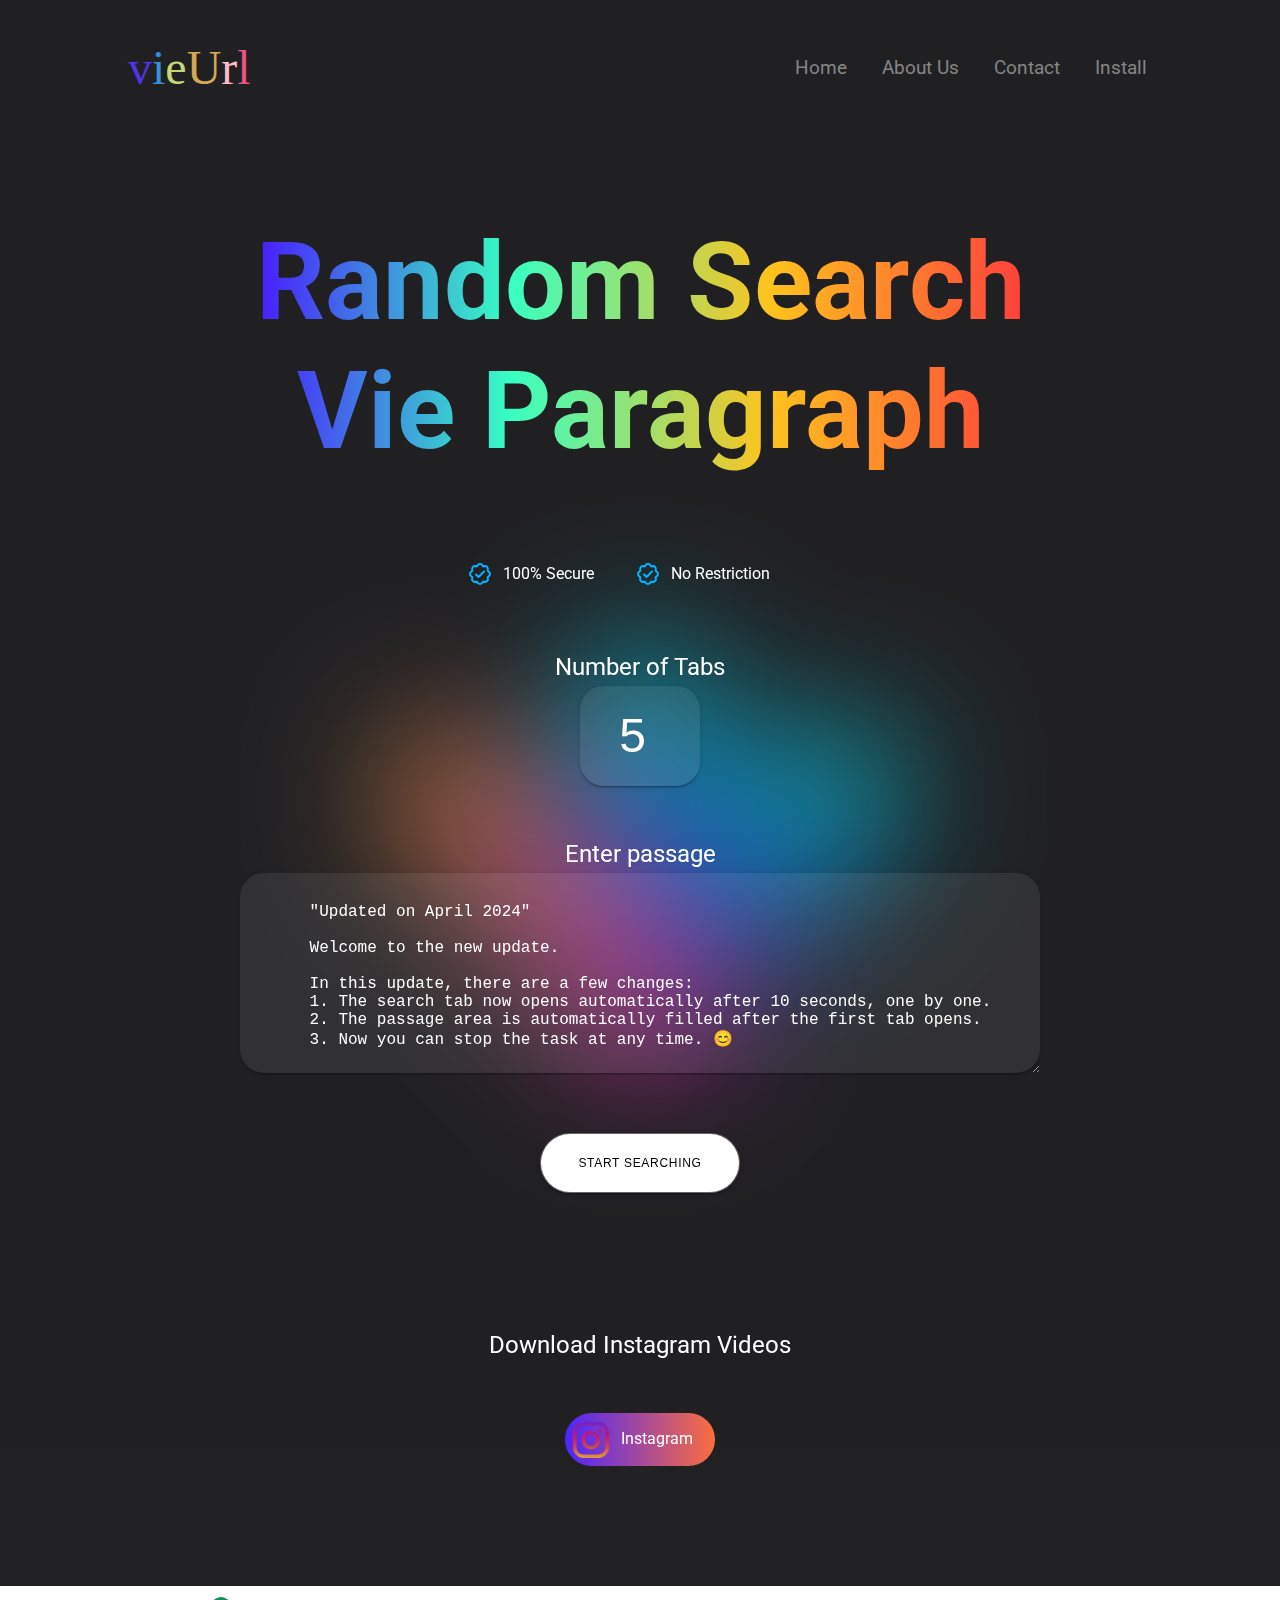
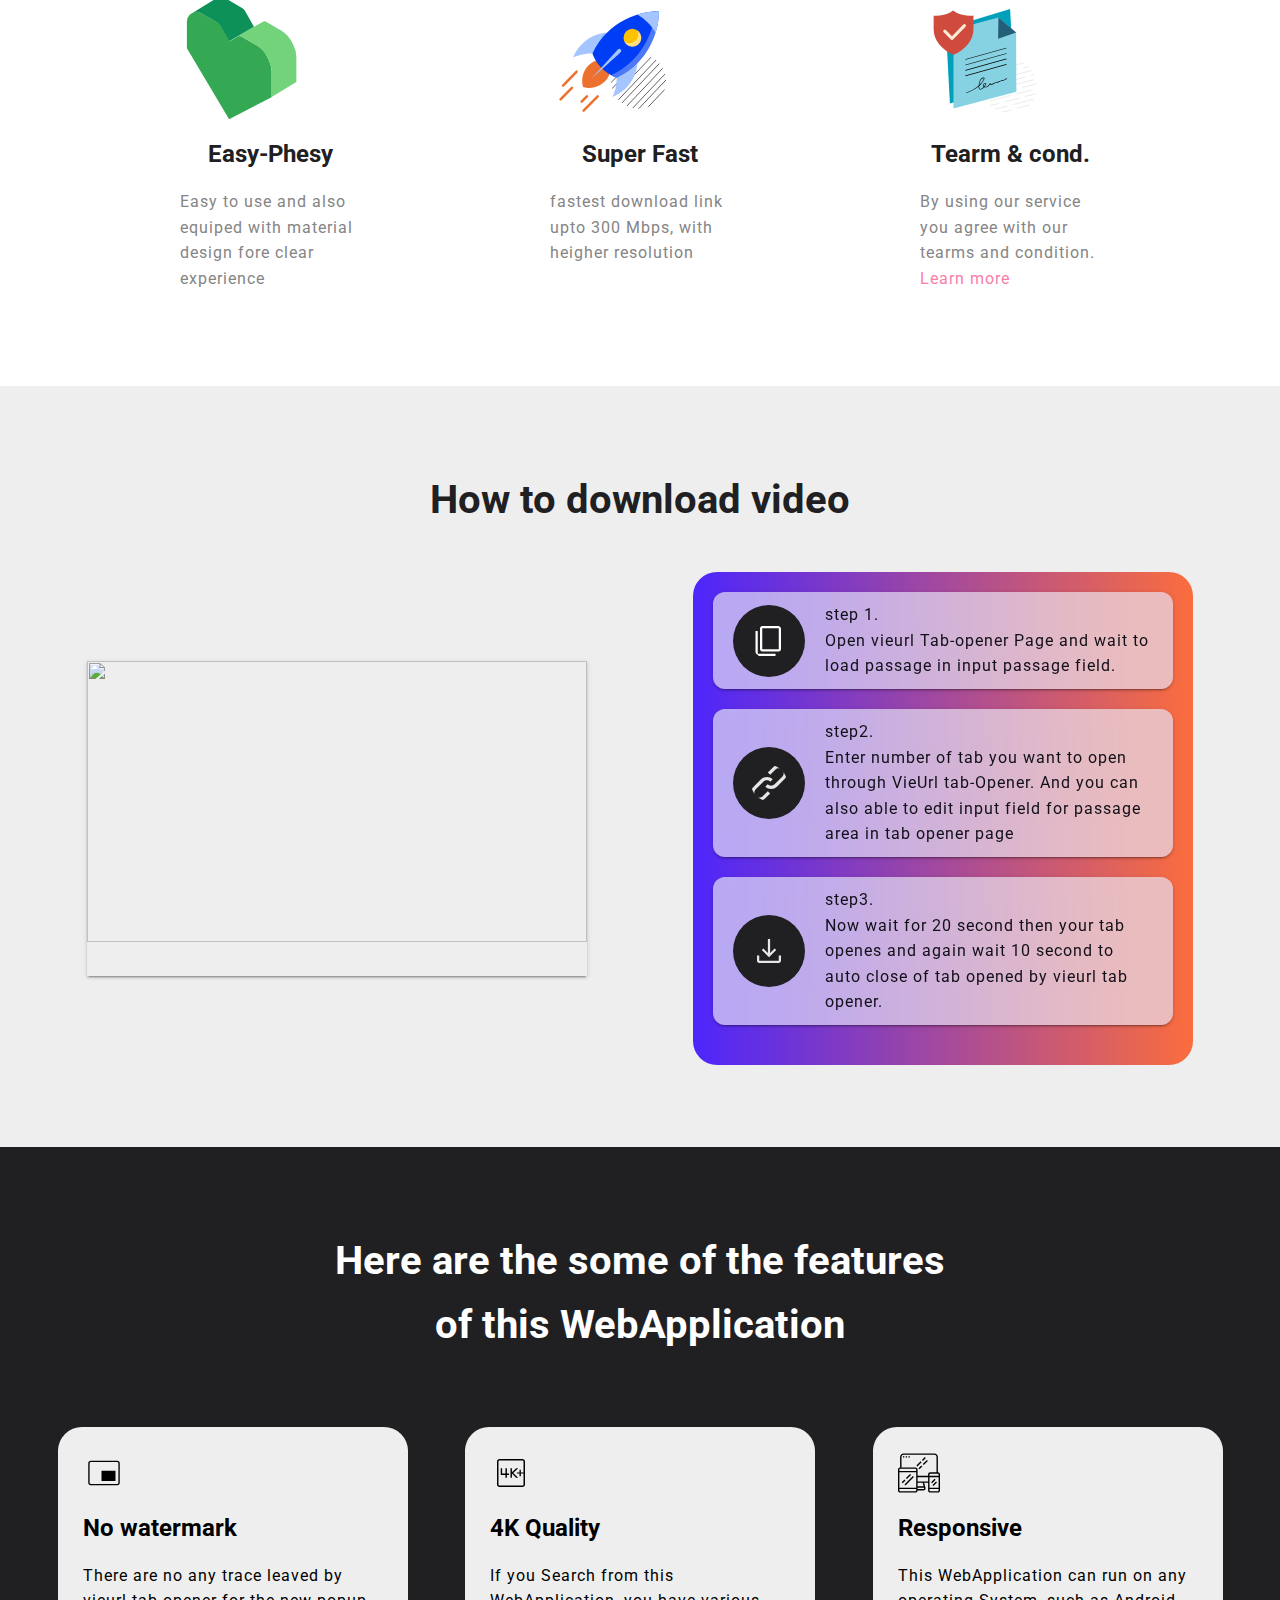
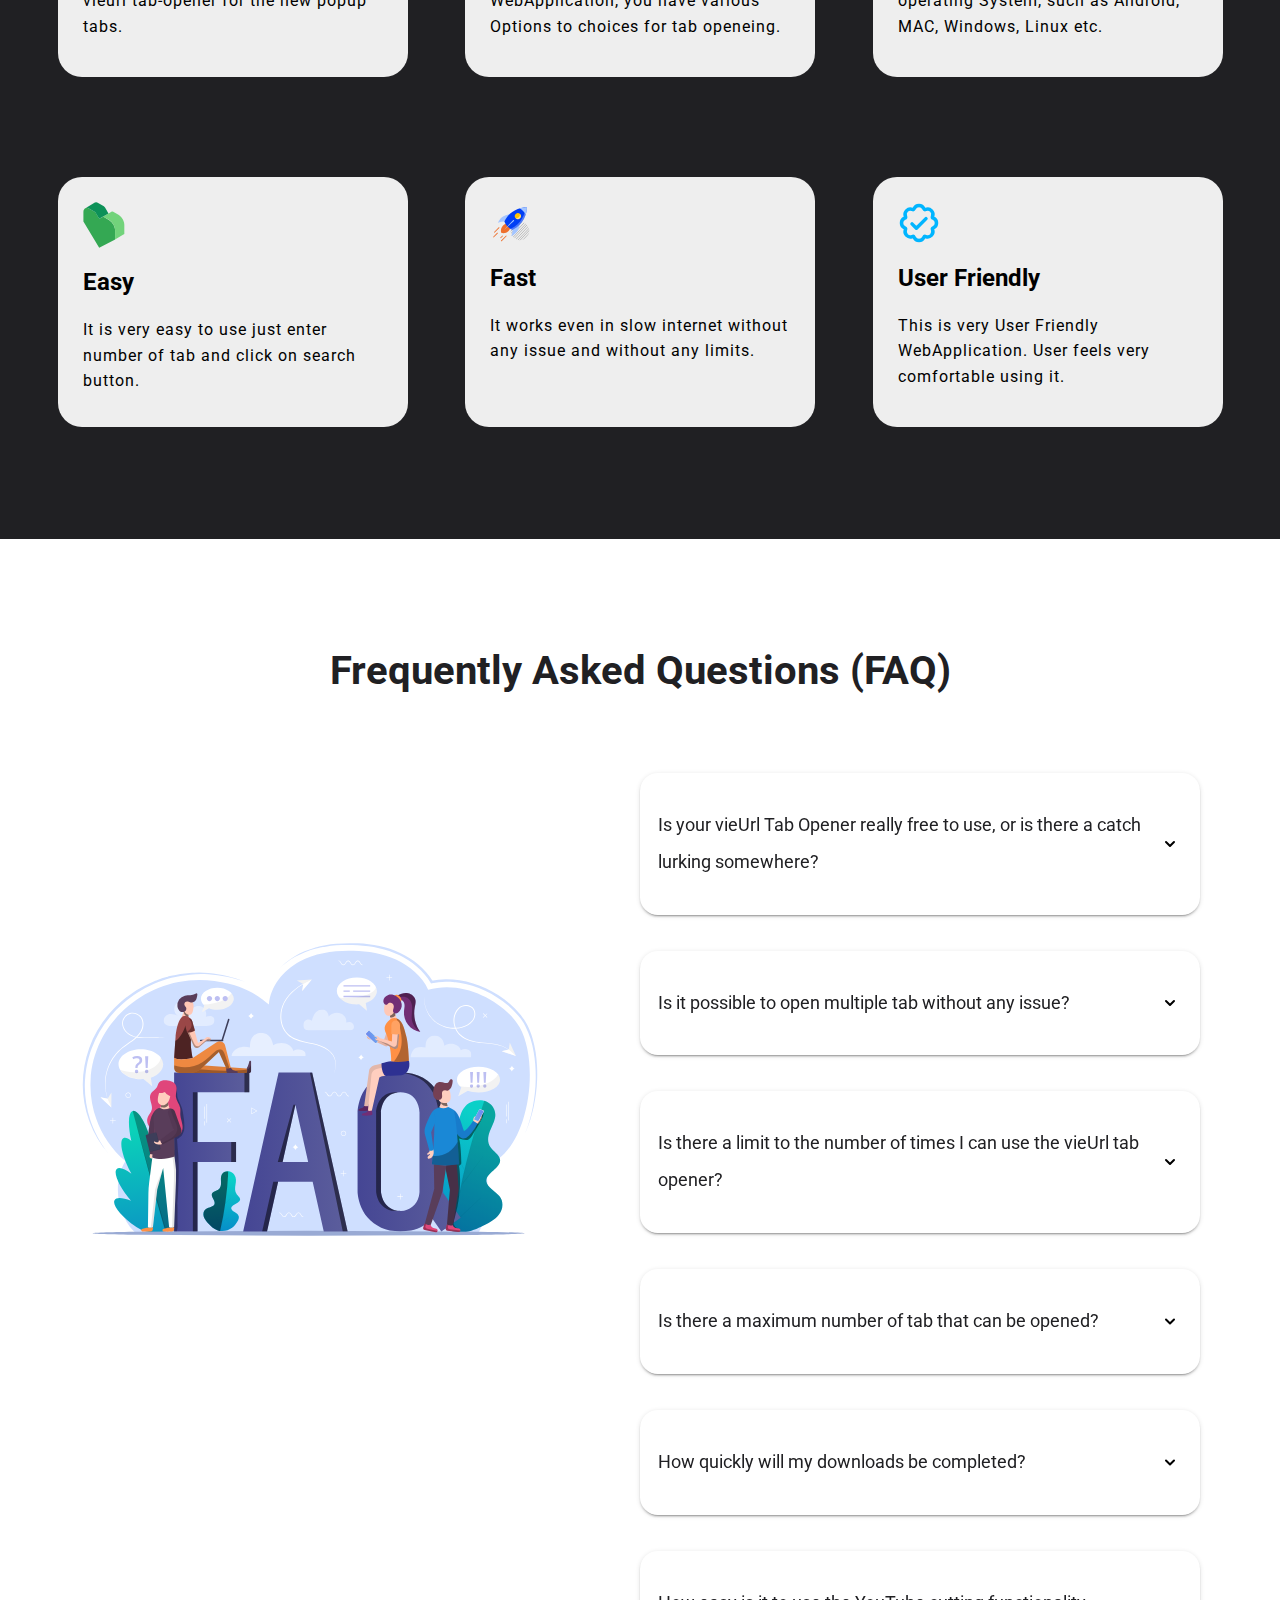
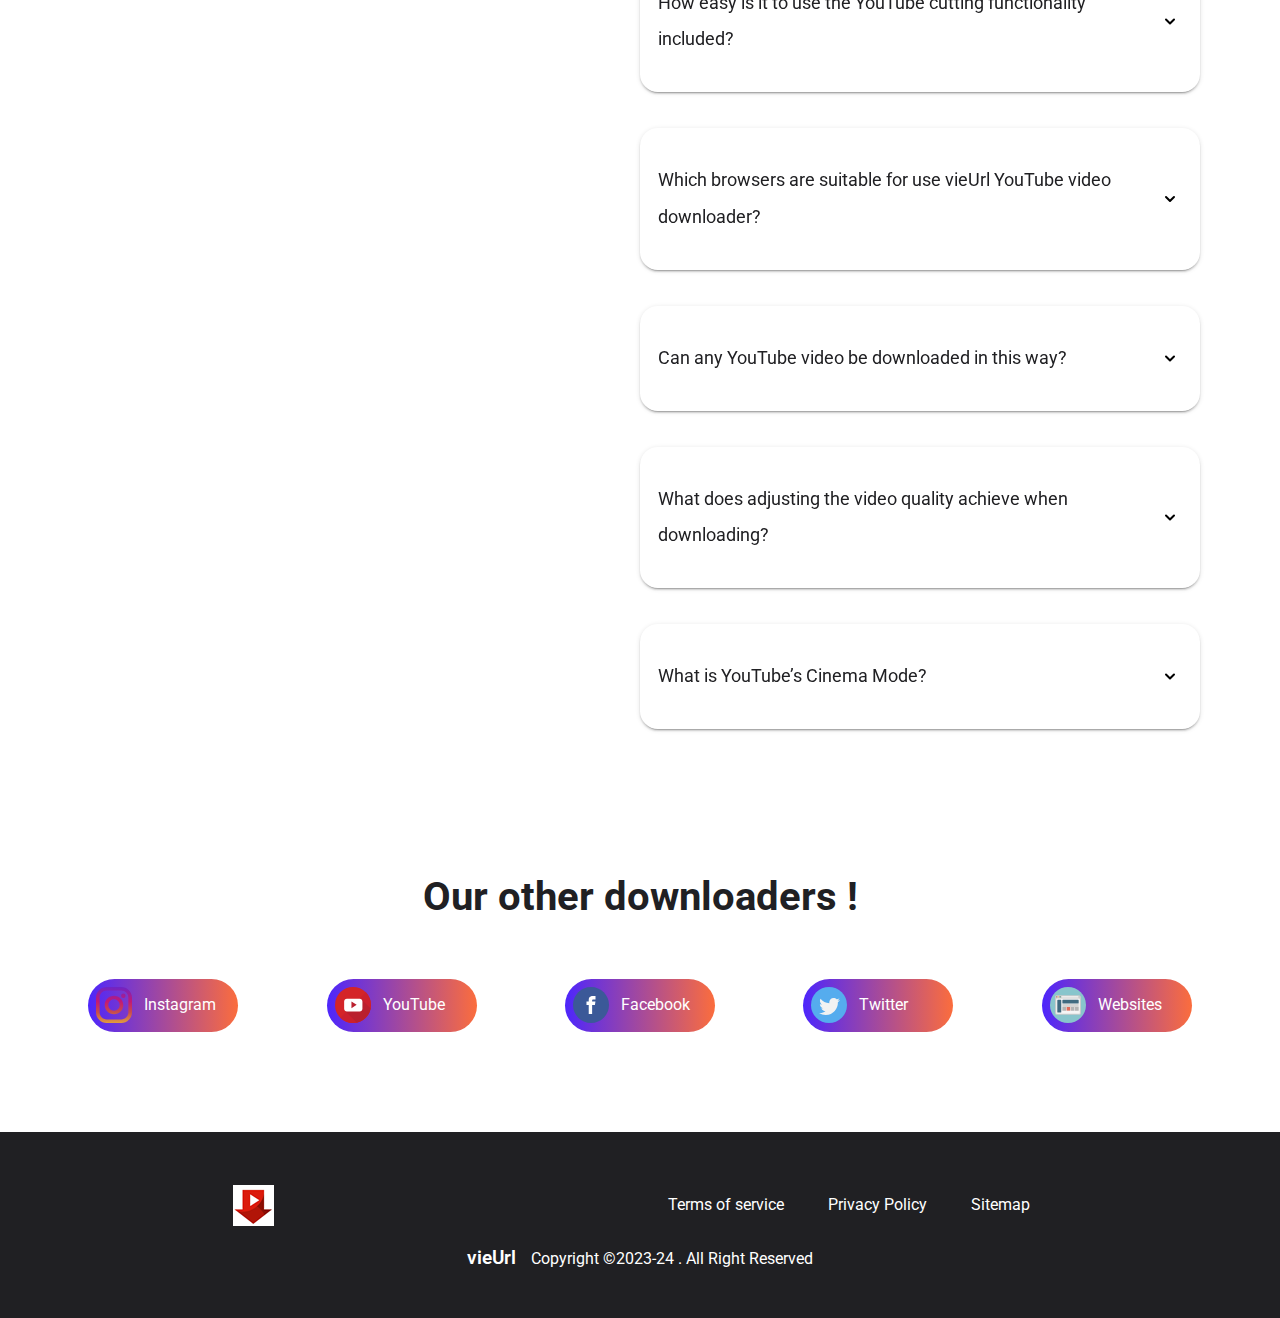
==== commit 8d30dc84: "Feature Update" ====
--- a/tab-opener.html
+++ b/tab-opener.html
@@ -340,7 +340,6 @@
                       <input
                         type="number"
                         id="tabno"
-                        value="5"
                         aria-valuemax="15"
                       />
                       <label id="nameLable" for="passage">Enter passage</label>
@@ -352,20 +351,90 @@
                         maxlength="5000"
                       >
      
-        "Welcome to the new update.
-    
-        In this update, there are a few changes:
-    
-        1. The search tab now opens automatically after 5 seconds, one by one.
-        2. The passage area is automatically filled after the first tab opens."
-        3. Now you can stop the task at any time. 😊
+      "Updated on April 2024"              
+     
+      Welcome to the new update.
+                                  
+      In this update, there are a few changes:
+      1. The search tab now opens automatically after 10 seconds, one by one.
+      2. The passage area is automatically filled after the first tab opens.
+      3. Now you can stop the task at any time. 😊
                     </textarea
                       >
                     </div>
                     <div class="plink">
-                      <button id="taskButton" onclick="performTask()" type="button">
-                        Start Searching
-                      </button>
+                      <button class="bn54" onclick="performTask()" type="button">
+                       <span class="bn54span"id="taskButton" >Start Searching</span>
+                     </button>
+                     <style>
+                      .bn54 {
+  position: relative;
+  outline: none;
+  text-decoration: none;
+  border-radius: 50px;
+  display: flex;
+  justify-content: center;
+  align-items: center;
+  cursor: pointer;
+  text-transform: uppercase;
+  opacity: 1;
+  background-color: #ffffff;
+  border: 1px solid rgba(0, 0, 0, 0.6);
+}
+
+.bn54 .bn54span {
+  font-family: Verdana, Geneva, Tahoma, sans-serif;
+  color: #000000;
+  font-size: 12px;
+  font-weight: 500;
+  letter-spacing: 0.7px;
+}
+
+.bn54:hover {
+  animation: bn54rotate 0.7s ease-in-out both;
+}
+
+.bn54:hover .bn54span {
+  animation: bn54storm 0.7s ease-in-out both;
+  animation-delay: 0.06s;
+}
+
+@keyframes bn54rotate {
+  0% {
+    transform: rotate(0deg) translate3d(0, 0, 0);
+  }
+  25% {
+    transform: rotate(3deg) translate3d(0, 0, 0);
+  }
+  50% {
+    transform: rotate(-3deg) translate3d(0, 0, 0);
+  }
+  75% {
+    transform: rotate(1deg) translate3d(0, 0, 0);
+  }
+  100% {
+    transform: rotate(0deg) translate3d(0, 0, 0);
+  }
+}
+
+@keyframes bn54storm {
+  0% {
+    transform: translate3d(0, 0, 0) translateZ(0);
+  }
+  25% {
+    transform: translate3d(4px, 0, 0) translateZ(0);
+  }
+  50% {
+    transform: translate3d(-3px, 0, 0) translateZ(0);
+  }
+  75% {
+    transform: translate3d(2px, 0, 0) translateZ(0);
+  }
+  100% {
+    transform: translate3d(0, 0, 0) translateZ(0);
+  }
+}
+                     </style>
                     </div>
                   </form>
                   <p id="notif">
@@ -384,7 +453,8 @@
                 <script>
                   let interval;
                   let isTaskRunning = false;
-    
+                  document.getElementById('tabno').value = localStorage.getItem('tabno') || 5;
+
                   function generateCaptcha(n) {
                     const chrs = "ABCDEFGHIJKLMNOPQRSTUVWXYZ0123456789";
                     let captcha = "";
@@ -393,7 +463,7 @@
                     }
                     return captcha;
                   }
-    
+
                   function fetchData() {
                     return fetch(
                       "https://en.wikipedia.org/w/api.php?format=json&action=query&generator=random&grnnamespace=0&prop=extracts&grnlimit=1&explaintext=0&redirects=0&origin=*"
@@ -403,19 +473,24 @@
                         console.error("Error fetching data:", error)
                       );
                   }
-    
+                  function setTabNo() {
+                    const tabNo = document.getElementById("tabno").value;
+                    localStorage.setItem("tabno", tabNo);
+                  }
+
                   function performTask() {
                     let iterations = 0;
+                    setTabNo();
                     const maxIterations =
                       document.getElementById("tabno").value || 5;
                     let openedWindow = null;
-    
+
                     function executeTask() {
                       if (iterations < maxIterations) {
                         if (openedWindow !== null) {
                           openedWindow.close();
                         }
-    
+
                         fetchData()
                           .then((data) => {
                             const pageId = Object.keys(data.query.pages)[0];
@@ -424,7 +499,7 @@
                             const words = extract
                               .split(/\s+/)
                               .filter((word) => word.length > 0);
-    
+
                             const sentenceWords = [];
                             for (let i = 0; i < 10; i++) {
                               const randomIndex = Math.floor(
@@ -432,9 +507,9 @@
                               );
                               sentenceWords.push(words[randomIndex]);
                             }
-    
+
                             const randomSentence = sentenceWords.join(" ");
-    
+
                             const captcha = generateCaptcha(6);
                             const searchURL = `https://www.bing.com/search?q=${encodeURIComponent(
                               randomSentence
@@ -444,8 +519,12 @@
                           .catch((error) =>
                             console.error("Error fetching data:", error)
                           );
-    
+
                         iterations++;
+                        document.getElementById(
+                          "countdown"
+                        ).innerText = `your task is running in every 10 sec.. And ${iterations} of ${maxIterations} completed..`;
+                        document.title = `vieUrl || Tab Opener ✅(${iterations}/${maxIterations})`;
                       } else {
                         clearInterval(interval);
                         isTaskRunning = false;
@@ -453,14 +532,13 @@
                           "Start Task";
                       }
                     }
-    
                     if (!isTaskRunning) {
-                      interval = setInterval(executeTask, 5000);
+                      interval = setInterval(executeTask, 10000);
                       isTaskRunning = true;
                       document.getElementById("taskButton").innerText = "Stop Task";
                       document.getElementById(
                         "countdown"
-                      ).innerText = `your task is running in every 5 sec..`;
+                      ).innerText = `your task is running in every 10 sec..`;
                     } else {
                       clearInterval(interval);
                       isTaskRunning = false;
@@ -468,6 +546,7 @@
                         "Start Task";
                       document.getElementById("countdown").innerText =
                         "Your task is compleated";
+                      document.title = `vieUrl || Tab Opener`;
                     }
                   }
                 </script>
@@ -496,13 +575,28 @@
         <section class="hwcn" itemscope="" itemtype="https://schema.org/Howto">
             <h2 itemscope="" itemprop="mainEntity" itemtype="https://schema.org/Question">How to download video</h2>
             <div class="how-to">
-                <div class="hvdoframe" aria-details="how_to_download_youtube_video" itemscope=""
+                <div class="hvdoframe" id="how-to-use" aria-details="how_to_download_youtube_video" itemscope=""
                     itemprop="acceptedAnswerVideo" itemtype="https://schema.org/AnswerVideo">
-                    <iframe loading="lazy" width="100%" height="100%"
-                        src="https://www.youtube.com/embed/BBzGaKzw4aA?controls=0" title="How to download video"
-                        frameborder="0"
-                        allow="accelerometer; clipboard-write; encrypted-media; gyroscope; picture-in-picture"
-                        allowfullscreen=""></iframe>
+                    <div id="videoContainer" style="position: relative; width: 100%; height: 0; padding-bottom: 56.25%;">
+                      <img id="thumbnail"  src="https://img.youtube.com/vi/BBzGaKzw4aA/0.jpg" style="position: absolute; width: 100%; height: 100%;">
+                    </div>
+                    <script>
+                      const videoContainer = document.getElementById('how-to-use');                  
+                      const observer = new IntersectionObserver(function(entries) {
+                        if (entries[0].isIntersecting) {
+                          const iframeHTML = `
+                            <iframe loading="lazy" width="100%" height="100%"
+                            src="https://www.youtube.com/embed/BBzGaKzw4aA?controls=1&autoplay=1&mute=1&rel=0"
+                                    title="How to Use vieUrl" frameborder="0"
+                                    allow="accelerometer; autoplay; clipboard-write; encrypted-media; gyroscope; picture-in-picture; web-share"
+                                    referrerpolicy="strict-origin-when-cross-origin" allowfullscreen></iframe>
+                          `;
+                          videoContainer.innerHTML = iframeHTML;
+                          observer.disconnect();
+                        }
+                      }, { threshold: 0.5 });
+                      observer.observe(videoContainer);
+                    </script>
                 </div>
                 <ul class="steps" itemscope="" itemprop="acceptedAnswer" itemtype="https://schema.org/Answer">
                     <li>
@@ -775,7 +869,6 @@
     <script async="" type="text/javascript" src="/scripts/script.js"></script>
     <script async src="https://pagead2.googlesyndication.com/pagead/js/adsbygoogle.js?client=ca-pub-2923504864235489"
      crossorigin="anonymous"></script>
-
 </body>
 
-</html>
+</html>--- a/style/style.css
+++ b/style/style.css
@@ -1,1626 +1,1625 @@
 /* new scss */
 :root{
-    --bgW:#fff;
-    --bgD:#000;
-    --bgDl:#202023;
-    --txtL:#858585;
-    --headerL:1px;
-    --contentL:#eee;
-    --headerH: 60px;
-    --sdoa: 0 3px 1px -2px rgb(0 0 0 / 20%), 0 2px 2px 0 rgb(0 0 0 / 14%), 0 1px 5px 0 rgb(0 0 0 / 12%);
-    --trans:transform 400ms ease-out,opacity 400ms ease-out 100ms;
-    --transT: 100ms;
-    --gradi:linear-gradient( to right, #4917ff, #37ffc3, #ffc31d, #ff3d3d);
-    --gradiA:linear-gradient( to right, #4d26fc, #fb6d3d);
-    --teal-1: #4f34e9;
-    --teal-2: #5a4eca;
-    --teal-3: #7c64d5;
-    --teal-4: #bfa0f0;
-    --blue-1: #2779BD;
-    --blue-2: #3490DC;
-    --blue-3: #6CB2EB;
-    --blue-4: #BCDEFA;
-    --indigo-1: #d6a853;
-    --indigo-2: #cdcb65;
-    --indigo-3: #c2d778;
-    --indigo-4: #eaffb2;
-    --pink-1: #EB5286;
-    --pink-2: #F66D9B;
-    --pink-3: #FA7EA8;
-    --pink-4: #FFBBCA;
-    --px50:50px;
-    --px42:42px;
-    --px24:24px;
+  --bgW:#fff;
+  --bgD:#000;
+  --bgDl:#202023;
+  --txtL:#858585;
+  --headerL:1px;
+  --contentL:#eee;
+  --headerH: 60px;
+  --sdoa: 0 3px 1px -2px rgb(0 0 0 / 20%), 0 2px 2px 0 rgb(0 0 0 / 14%), 0 1px 5px 0 rgb(0 0 0 / 12%);
+  --trans:transform 400ms ease-out,opacity 400ms ease-out 100ms;
+  --transT: 100ms;
+  --gradi:linear-gradient( to right, #4917ff, #37ffc3, #ffc31d, #ff3d3d);
+  --gradiA:linear-gradient( to right, #4d26fc, #fb6d3d);
+  --teal-1: #4f34e9;
+  --teal-2: #5a4eca;
+  --teal-3: #7c64d5;
+  --teal-4: #bfa0f0;
+  --blue-1: #2779BD;
+  --blue-2: #3490DC;
+  --blue-3: #6CB2EB;
+  --blue-4: #BCDEFA;
+  --indigo-1: #d6a853;
+  --indigo-2: #cdcb65;
+  --indigo-3: #c2d778;
+  --indigo-4: #eaffb2;
+  --pink-1: #EB5286;
+  --pink-2: #F66D9B;
+  --pink-3: #FA7EA8;
+  --pink-4: #FFBBCA;
+  --px50:50px;
+  --px42:42px;
+  --px24:24px;
+
+}
+
+* {
+  padding: 0;
+  margin: 0;
+  box-sizing: border-box;
+}
+html {
+  text-size-adjust: 100%;
+  line-height: 1.15;
+}
+body {
+  margin: 0;
+  padding: 0;
+  min-height: 100%;
+  color: var(--bgDl);
+  font-family: 'Roboto',Arial,sans-serif;
+  font-size: 1.5rem;
+  font-weight: 1.1rem;
+  line-height: 2.3rem;
+  -ms-overflow-style: none;
+  scroll-behavior: smooth;
+}
+body::-webkit-scrollbar {
+  display: none;
+}
+::-webkit-scrollbar {
+  -webkit-appearance: none;
+  width: 4px;
+  height: 5px;
+}
+::selection {
+  color: #fff;
+  background: var(--bgDl);
+  border-radius:42px;
+}
+::-webkit-scrollbar-thumb {
+  background: rgba(0, 0, 0, .15);
+  border-radius: 10px;
+}
+::-webkit-scrollbar-track {
+  background: transparent;
+}
+/* header section */
+
+body.mobile-open {
+  overflow-y: hidden;
+}
+a {
+  text-decoration: none;
+  color: inherit;
+}
+h2 {
+  font-size: 2.5rem;
+  margin: 20px 0;
+  line-height: 4rem;
+  text-align: center;
+}
+h3 {
+  font-size: 1.5rem;
+  margin: 16px 0;
+  text-align: center;
+}
+p {
+  font-size: 1rem;
+  line-height: 1.6rem;
+  letter-spacing: 1px;
+}
+.container {
+  max-width: 1024px;
+  margin: 0 auto;
+}
+.site-wrapper.no-animation {
+  color: var(--txtL);
+}
+.mobile-nav {
+  background: #292a2d;
+  position: fixed;
+  top: 0;
+  right: 0;
+  left: 0;
+  bottom: 0;
+  width: 100vw;
+  height: 100vh;
+  transform: translateY(100%);
+  z-index: 999;
+  transition: transform .3s ease-in .7s;
+  display: none;
+}
+.mobile-open .mobile-nav {
+  transform: translateY(0);
+  transition: transform .3s ease-out;
+}
+.mobile-nav .links {
+  width: 100%;
+  height: 100%;
+  text-align: center;
+}
+.mobile-nav .links a {
+  position: absolute;
+  left: 50%;
+  color: var(--bgW);
+  font-size: 1.5rem;
+  line-height: 1.5rem;
+}
+.mobile-nav .links a:nth-child(1) {
+  transform: translate(-50%, 30vh);
+}
+.mobile-nav .links a:nth-child(2) {
+  transform: translate(-50%, 40vh);
+}
+.mobile-nav .links a:nth-child(3) {
+  transform: translate(-50%, 50vh);
+}
+.mobile-nav .links a:nth-child(4) {
+  transform: translate(-50%, 60vh);
+}
+nav {
+  position: fixed;
+  width: 100%;
+  background: var(--bgDl);
+  padding: 50px 10px 20px;
+  z-index: 9999;
+}
+nav .container {
+  display: flex;
+  position: relative;
+}
+nav .logo {
+  width: 100px;
+  font-size: 3rem;
+  font-family: cursive;
+}
+nav .logo span:nth-child(1) {
+  color: var(--teal-1);
+}
+nav .logo span:nth-child(2) {
+  color: var(--blue-2);
+}
+nav .logo span:nth-child(3) {
+  color: var(--indigo-3);
+}
+nav .logo span:nth-child(4) {
+  color: var(--indigo-1);
+}
+nav .logo span:nth-child(5) {
+  color: var(--pink-4);
+}
+
+nav .logo span:nth-child(6) {
+  color: var(--pink-1);
+}
+nav .burger {
+  position: absolute;
+  right: 0;
+  top: calc(50% - 15px);
+  height: 30px;
+  width: 35px;
+  cursor: pointer;
+  display: none;
+}
+nav .burger .menu, nav .burger .close {
+  position: absolute;
+  top: 0;
+  left: 0;
+  bottom: 0;
+  right: 0;
+}
+nav .burger .menu {
+  z-index: 2;
+  display: flex;
+  flex-direction: column;
+  justify-content: space-between;
+}
+nav .burger .close {
+  z-index: 1;
+}
+nav .burger .line {
+  height: 3px;
+  transform-origin: right;
+  background: var(--pink-1);
+}
+nav .burger .close .line {
+  transform-origin: center;
+  position: absolute;
+  top: 50%;
+  left: 0;
+  width: 100%;
+  opacity: 0;
+  transition: all .4s ease-in;
+}
+.mobile-open nav .burger .close .line:first-child {
+  transform: rotate(225deg);
+  opacity: 1;
+  transition: all .6s ease-in 1s;
+}
+.mobile-open nav .burger .close .line:last-child {
+  transform: rotate(-225deg);
+  opacity: 1;
+  transition: all .6s ease-in 1s;
+}
+nav .burger .menu .line:nth-child(1) {
+  background: var(--teal-1);
+  animation: 1s ease-out backwards returnLine1;
+}
+.mobile-open .burger .menu .line:nth-child(1) {
+  animation: .8s ease-in forwards moveLine1;
+}
+nav .burger .menu .line:nth-child(2) {
+  background: var(--blue-1);
+  animation: 1s ease-out .2s backwards returnLine2;
+}
+.mobile-open .burger .menu .line:nth-child(2) {
+  animation: .8s ease-in .15s forwards moveLine2;
+}
+nav .burger .menu .line:nth-child(3) {
+  background: var(--indigo-1);
+  animation: 1s ease-out .4s backwards returnLine3;
+}
+.mobile-open .burger .menu .line:nth-child(3) {
+  animation: .8s ease-in .3s forwards moveLine3;
+}
+nav .burger .menu .line:nth-child(4) {
+  background: var(--pink-1);
+  animation: 1s ease-out .6s backwards returnLine4;
+}
+.mobile-open .burger .menu .line:nth-child(4) {
+  animation: .8s ease-in .45s forwards moveLine4;
+}
+.no-animation nav .burger .line {
+  animation: none !important;
+}
+nav .links {
+  flex-grow: 1;
+  display: flex;
+  justify-content: flex-end;
+}
+.link {
+  margin-left: 25px;
+  padding: 0 5px;
+  display: flex;
+  flex-direction: column;
+  justify-content: center;
+  position: relative;
+}
+.link a {
+  display: block;
+  font-size: 1.2rem;
+  transition: color .25s ease-out;
+}
+.link .underline {
+  width: 100%;
+  display: flex;
+  position: absolute;
+  bottom: 5px;
+}
+.link .underline .part {
+  height: 4px;
+  flex: 0 0 25%;
+  transform: translateY(20px);
+  opacity: 0;
+  transition: all .2s ease-out;
+}
+.underline .part:nth-child(1) {
+  transition-delay: 0s;
+}
+.underline .part:nth-child(2) {
+  transition-delay: .075s;
+}
+.underline .part:nth-child(3) {
+  transition-delay: .15s;
+}
+.underline .part:nth-child(4) {
+  transition-delay: .225s;
+}
+
+.link.teal .part:nth-child(1) {
+  background: var(--teal-1);
+}
+.link.teal .part:nth-child(2) {
+  background: linear-gradient(90deg, var(--teal-1), var(--teal-2));
+}
+.link.teal .part:nth-child(3) {
+  background: linear-gradient(90deg, var(--teal-2), var(--teal-3));
+}
+.link.teal .part:nth-child(4) {
+  background: linear-gradient(90deg, var(--teal-3), var(--teal-4));
+}
+.link.blue .part:nth-child(1) {
+  background: var(--blue-1);
+}
+.link.blue .part:nth-child(2) {
+  background: linear-gradient(90deg, var(--blue-1), var(--blue-2));
+}
+.link.blue .part:nth-child(3) {
+  background: linear-gradient(90deg, var(--blue-2), var(--blue-3));
+}
+.link.blue .part:nth-child(4) {
+  background: linear-gradient(90deg, var(--blue-3), var(--blue-4));
+}
+.link.indigo .part:nth-child(1) {
+  background: var(--indigo-1);
+}
+.link.indigo .part:nth-child(2) {
+  background: linear-gradient(90deg, var(--indigo-1), var(--indigo-2));
+}
+.link.indigo .part:nth-child(3) {
+  background: linear-gradient(90deg, var(--indigo-2), var(--indigo-3));
+}
+.link.indigo .part:nth-child(4) {
+  background: linear-gradient(90deg, var(--indigo-3), var(--indigo-4));
+}
+.link.pink .part:nth-child(1) {
+  background: var(--pink-1);
+}
+.link.pink .part:nth-child(2) {
+  background: linear-gradient(90deg, var(--pink-1), var(--pink-2));
+}
+.link.pink .part:nth-child(3) {
+  background: linear-gradient(90deg, var(--pink-2), var(--pink-3));
+}
+.link.pink .part:nth-child(4) {
+  background: linear-gradient(90deg, var(--pink-3), var(--pink-4));
+}
+
+.link.teal a:hover {
+  color: var(--teal-1);
+}
+.link.blue a:hover {
+  color: var(--blue-1);
+}
+.link.indigo a:hover {
+  color: var(--indigo-1);
+}
+.link.pink a:hover {
+  color: var(--pink-1);
+}
+.link a:hover + .underline .part {
+  opacity: 1;
+  transform: translateY(0);
+}
+section.main-content {
+  padding-top: 140px;
+  background: var(--bgW);
+  min-height: 200vh;
+}
+
+@media (max-width: 768px) {
+  .mobile-nav {
+    display: initial;
+  }
+  nav {
+    padding: 1.5rem 2rem 1rem;
+  }
+  nav .burger {
+    display: flex;
+  }
+  nav .links {
+    display: none;
+  }
+}
+
+@keyframes moveLine1 {
+  5% {
+    transform: translate(0, -3px) rotate(0deg);
+  }
+  60% {
+    transform: translate(-4vw, 27vh) rotate(180deg);
+  }
+  100% {
+    transform: translate(calc(1rem - 50vw), calc(30vh + 4px)) rotate(180deg);
+    background: var(--teal-3);
+  }
+}
+
+@keyframes moveLine2 {
+  5% {
+    transform: translate(0, -3px) rotate(0deg);
+  }
+  60% {
+    transform: translate(-4vw, 37vh) rotate(180deg);
+  }
+  100% {
+    transform: translate(calc(1rem - 50vw), calc(40vh - 4px)) rotate(180deg);
+    background: var(--blue-3);
+  }
+}
+
+@keyframes moveLine3 {
+  5% {
+    transform: translate(0, -3px) rotate(0deg);
+  }
+  60% {
+    transform: translate(-4vw, 47vh) rotate(180deg);
+  }
+  100% {
+    transform: translate(calc(1rem - 50vw), calc(50vh - 12px)) rotate(180deg);
+    background: var(--indigo-3);
+  }
+}
+
+@keyframes moveLine4 {
+  5% {
+    transform: translate(0, -3px) rotate(0deg);
+  }
+  60% {
+    transform: translate(-4vw, 57vh) rotate(180deg);
+  }
+  100% {
+    transform: translate(calc(1rem - 50vw), calc(60vh - 20px)) rotate(180deg);
+    background: var(--pink-3);
+  }
+}
+
+@keyframes returnLine1 {
+  0% {
+    transform: translate(calc(3.2rem - 50vw), calc(30vh + 4px));
+    background: var(--teal-3);
+  }
+  5% {
+    transform: translate(calc(3rem - 50vw), calc(30vh + 4px));
+  }
+  40% {
+    transform: translate(20vw, calc(30vh + 4px));
+  }
+  60% {
+    transform: translate(20vw, 0);
+    background: var(--teal-1);
+  }
+}
+
+@keyframes returnLine2 {
+  0% {
+    transform: translate(calc(3.2rem - 50vw), calc(40vh - 4px));
+    background: var(--blue-3);
+  }
+  5% {
+    transform: translate(calc(3rem - 50vw), calc(40vh - 4px));
+  }
+  40% {
+    transform: translate(20vw, calc(40vh - 4px));
+  }
+  60% {
+    transform: translate(20vw, 0);
+    background: var(--blue-1);
+  }
+}
+
+@keyframes returnLine3 {
+  0% {
+    transform: translate(calc(3.2rem - 50vw), calc(50vh - 12px));
+    background: var(--indigo-3);
+  }
+  5% {
+    transform: translate(calc(3rem - 50vw), calc(50vh - 12px));
+  }
+  40% {
+    transform: translate(20vw, calc(50vh - 12px));
+  }
+  60% {
+    transform: translate(20vw, 0);
+    background: var(--indigo-1);
+  }
+}
+
+@keyframes returnLine4 {
+  0% {
+    transform: translate(calc(3.2rem - 50vw), calc(60vh - 20px));
+    background: var(--pink-3);
+  }
+  5% {
+    transform: translate(calc(3rem - 50vw), calc(60vh - 20px));
+  }
+  40% {
+    transform: translate(20vw, calc(60vh - 20px));
+  }
+  60% {
+    transform: translate(20vw, 0);
+    background: var(--pink-1);
+  }
+}
+
+/* Search box ____________*/
+
+.hdr{
+  width: 100%;
+  height: 16vh;
+  background-color: var(--bgDl);
+  top: 0px;
+  position: relative;
+}
+.hdrNv{
+  position: relative;
+  padding-left: 6rem;
+  padding-right: 6rem;
+  margin-left: auto;
+  margin-right: auto;
+  max-width: 114rem;
+  height: 100%;
+}
+.mainbox{
+  margin-bottom: 450px;
+
+}
+
+img{
+  border-style: none;
+  display: block;
+}
+
+/* find section */
+.find{
+  background-color: var(--bgDl);
+  width: 100%;
+  height: 100%;
+  display: flex;
+  align-items: center;
+  justify-content: center;
+}
+.main-form-input {
+  background-image: url(/assets/link.svg) !important;
+  background-repeat: no-repeat !important;
+  background-size: 30px !important;
+  background-position: 30px 24px !important;
+}
+.findbox{
+  width: 100%;
+  height: 100%;
+  backdrop-filter: blur(70px);
+  -webkit-backdrop-filter: (70px);
+}
+.bgimage{
+  position: absolute;
+  cursor: not-allowed;
+  user-select: none;
+}
+.nvlist .btn {
+  background-color: var(--bgW);
+  border: 0px;
+  height: var(--px42);
+
+}
+.nvlist .btn a{
+  color: var(--bgD);
+}
+.ftext {
+  display: flex;
+  flex-direction: column;
+  font-size: 7rem;
+  font-weight: 900;
+  align-items: center;
+  padding-top:var(--px50);
+}
+.ftext h1 {
+  height: 100%;
+  background: var(--gradi);
+  -webkit-text-fill-color: transparent;
+  -webkit-background-clip: text;
+  background-clip:text;
+  padding: 24px 5px;
+  font-size: 96%;
+  line-height: 120%;
+  text-align: center;
+  user-select: none;
   
-  }
-  
-  * {
-    padding: 0;
-    margin: 0;
-    box-sizing: border-box;
-  }
-  html {
-    text-size-adjust: 100%;
-    line-height: 1.15;
-  }
-  body {
-    margin: 0;
-    padding: 0;
-    min-height: 100%;
-    color: var(--bgDl);
-    font-family: 'Roboto',Arial,sans-serif;
-    font-size: 1.5rem;
-    font-weight: 1.1rem;
-    line-height: 2.3rem;
-    -ms-overflow-style: none;
-    scroll-behavior: smooth;
-  }
-  body::-webkit-scrollbar {
-    display: none;
-}
-  ::-webkit-scrollbar {
-    -webkit-appearance: none;
-    width: 4px;
-    height: 5px;
-}
-::selection {
-    color: #fff;
-    background: var(--bgDl);
-    border-radius:42px;
-}
-::-webkit-scrollbar-thumb {
-    background: rgba(0, 0, 0, .15);
-    border-radius: 10px;
-}
-::-webkit-scrollbar-track {
-    background: transparent;
-}
-  /* header section */
-  
-  body.mobile-open {
-    overflow-y: hidden;
-  }
-  a {
-    text-decoration: none;
-    color: inherit;
-  }
-  h2 {
-    font-size: 2.5rem;
-    margin: 20px 0;
-    line-height: 4rem;
-    text-align: center;
-  }
-  h3 {
-    font-size: 1.5rem;
-    margin: 16px 0;
-    text-align: center;
-  }
-  p {
-    font-size: 1rem;
-    line-height: 1.6rem;
-    letter-spacing: 1px;
-  }
-  .container {
-    max-width: 1024px;
-    margin: 0 auto;
-  }
-  .site-wrapper.no-animation {
-    color: var(--txtL);
-  }
-  .mobile-nav {
-    background: #292a2d;
-    position: fixed;
-    top: 0;
-    right: 0;
-    left: 0;
-    bottom: 0;
-    width: 100vw;
-    height: 100vh;
-    transform: translateY(100%);
-    z-index: 999;
-    transition: transform .3s ease-in .7s;
-    display: none;
-  }
-  .mobile-open .mobile-nav {
-    transform: translateY(0);
-    transition: transform .3s ease-out;
-  }
-  .mobile-nav .links {
-    width: 100%;
-    height: 100%;
-    text-align: center;
-  }
-  .mobile-nav .links a {
-    position: absolute;
-    left: 50%;
-    color: var(--bgW);
-    font-size: 1.5rem;
-    line-height: 1.5rem;
-  }
-  .mobile-nav .links a:nth-child(1) {
-    transform: translate(-50%, 30vh);
-  }
-  .mobile-nav .links a:nth-child(2) {
-    transform: translate(-50%, 40vh);
-  }
-  .mobile-nav .links a:nth-child(3) {
-    transform: translate(-50%, 50vh);
-  }
-  .mobile-nav .links a:nth-child(4) {
-    transform: translate(-50%, 60vh);
-  }
-  nav {
-    position: fixed;
-    width: 100%;
-    background: var(--bgDl);
-    padding: 50px 10px 20px;
-    z-index: 9999;
-  }
-  nav .container {
-    display: flex;
-    position: relative;
-  }
-  nav .logo {
-    width: 100px;
-    font-size: 3rem;
-    font-family: cursive;
-  }
-  nav .logo span:nth-child(1) {
-    color: var(--teal-1);
-  }
-  nav .logo span:nth-child(2) {
-    color: var(--blue-2);
-  }
-  nav .logo span:nth-child(3) {
-    color: var(--indigo-3);
-  }
-  nav .logo span:nth-child(4) {
-    color: var(--indigo-1);
-  }
-  nav .logo span:nth-child(5) {
-    color: var(--pink-4);
-  }
-  
-  nav .logo span:nth-child(6) {
-    color: var(--pink-1);
-  }
-  nav .burger {
-    position: absolute;
-    right: 0;
-    top: calc(50% - 15px);
-    height: 30px;
-    width: 35px;
-    cursor: pointer;
-    display: none;
-  }
-  nav .burger .menu, nav .burger .close {
-    position: absolute;
-    top: 0;
-    left: 0;
-    bottom: 0;
-    right: 0;
-  }
-  nav .burger .menu {
-    z-index: 2;
-    display: flex;
-    flex-direction: column;
-    justify-content: space-between;
-  }
-  nav .burger .close {
-    z-index: 1;
-  }
-  nav .burger .line {
-    height: 3px;
-    transform-origin: right;
-    background: var(--pink-1);
-  }
-  nav .burger .close .line {
-    transform-origin: center;
-    position: absolute;
-    top: 50%;
-    left: 0;
-    width: 100%;
-    opacity: 0;
-    transition: all .4s ease-in;
-  }
-  .mobile-open nav .burger .close .line:first-child {
-    transform: rotate(225deg);
-    opacity: 1;
-    transition: all .6s ease-in 1s;
-  }
-  .mobile-open nav .burger .close .line:last-child {
-    transform: rotate(-225deg);
-    opacity: 1;
-    transition: all .6s ease-in 1s;
-  }
-  nav .burger .menu .line:nth-child(1) {
-    background: var(--teal-1);
-    animation: 1s ease-out backwards returnLine1;
-  }
-  .mobile-open .burger .menu .line:nth-child(1) {
-    animation: .8s ease-in forwards moveLine1;
-  }
-  nav .burger .menu .line:nth-child(2) {
-    background: var(--blue-1);
-    animation: 1s ease-out .2s backwards returnLine2;
-  }
-  .mobile-open .burger .menu .line:nth-child(2) {
-    animation: .8s ease-in .15s forwards moveLine2;
-  }
-  nav .burger .menu .line:nth-child(3) {
-    background: var(--indigo-1);
-    animation: 1s ease-out .4s backwards returnLine3;
-  }
-  .mobile-open .burger .menu .line:nth-child(3) {
-    animation: .8s ease-in .3s forwards moveLine3;
-  }
-  nav .burger .menu .line:nth-child(4) {
-    background: var(--pink-1);
-    animation: 1s ease-out .6s backwards returnLine4;
-  }
-  .mobile-open .burger .menu .line:nth-child(4) {
-    animation: .8s ease-in .45s forwards moveLine4;
-  }
-  .no-animation nav .burger .line {
-    animation: none !important;
-  }
-  nav .links {
-    flex-grow: 1;
-    display: flex;
-    justify-content: flex-end;
-  }
-  .link {
-    margin-left: 25px;
-    padding: 0 5px;
-    display: flex;
-    flex-direction: column;
-    justify-content: center;
-    position: relative;
-  }
-  .link a {
-    display: block;
-    font-size: 1.2rem;
-    transition: color .25s ease-out;
-  }
-  .link .underline {
-    width: 100%;
-    display: flex;
-    position: absolute;
-    bottom: 5px;
-  }
-  .link .underline .part {
-    height: 4px;
-    flex: 0 0 25%;
-    transform: translateY(20px);
-    opacity: 0;
-    transition: all .2s ease-out;
-  }
-  .underline .part:nth-child(1) {
-    transition-delay: 0s;
-  }
-  .underline .part:nth-child(2) {
-    transition-delay: .075s;
-  }
-  .underline .part:nth-child(3) {
-    transition-delay: .15s;
-  }
-  .underline .part:nth-child(4) {
-    transition-delay: .225s;
-  }
-  
-  .link.teal .part:nth-child(1) {
-    background: var(--teal-1);
-  }
-  .link.teal .part:nth-child(2) {
-    background: linear-gradient(90deg, var(--teal-1), var(--teal-2));
-  }
-  .link.teal .part:nth-child(3) {
-    background: linear-gradient(90deg, var(--teal-2), var(--teal-3));
-  }
-  .link.teal .part:nth-child(4) {
-    background: linear-gradient(90deg, var(--teal-3), var(--teal-4));
-  }
-  .link.blue .part:nth-child(1) {
-    background: var(--blue-1);
-  }
-  .link.blue .part:nth-child(2) {
-    background: linear-gradient(90deg, var(--blue-1), var(--blue-2));
-  }
-  .link.blue .part:nth-child(3) {
-    background: linear-gradient(90deg, var(--blue-2), var(--blue-3));
-  }
-  .link.blue .part:nth-child(4) {
-    background: linear-gradient(90deg, var(--blue-3), var(--blue-4));
-  }
-  .link.indigo .part:nth-child(1) {
-    background: var(--indigo-1);
-  }
-  .link.indigo .part:nth-child(2) {
-    background: linear-gradient(90deg, var(--indigo-1), var(--indigo-2));
-  }
-  .link.indigo .part:nth-child(3) {
-    background: linear-gradient(90deg, var(--indigo-2), var(--indigo-3));
-  }
-  .link.indigo .part:nth-child(4) {
-    background: linear-gradient(90deg, var(--indigo-3), var(--indigo-4));
-  }
-  .link.pink .part:nth-child(1) {
-    background: var(--pink-1);
-  }
-  .link.pink .part:nth-child(2) {
-    background: linear-gradient(90deg, var(--pink-1), var(--pink-2));
-  }
-  .link.pink .part:nth-child(3) {
-    background: linear-gradient(90deg, var(--pink-2), var(--pink-3));
-  }
-  .link.pink .part:nth-child(4) {
-    background: linear-gradient(90deg, var(--pink-3), var(--pink-4));
-  }
-  
-  .link.teal a:hover {
-    color: var(--teal-1);
-  }
-  .link.blue a:hover {
-    color: var(--blue-1);
-  }
-  .link.indigo a:hover {
-    color: var(--indigo-1);
-  }
-  .link.pink a:hover {
-    color: var(--pink-1);
-  }
-  .link a:hover + .underline .part {
-    opacity: 1;
-    transform: translateY(0);
-  }
-  section.main-content {
-    padding-top: 140px;
-    background: var(--bgW);
-    min-height: 200vh;
-  }
-  
-  @media (max-width: 768px) {
-    .mobile-nav {
-      display: initial;
-    }
-    nav {
-      padding: 1.5rem 2rem 1rem;
-    }
-    nav .burger {
-      display: flex;
-    }
-    nav .links {
-      display: none;
-    }
-  }
-  
-  @keyframes moveLine1 {
-    5% {
-      transform: translate(0, -3px) rotate(0deg);
-    }
-    60% {
-      transform: translate(-4vw, 27vh) rotate(180deg);
-    }
-    100% {
-      transform: translate(calc(1rem - 50vw), calc(30vh + 4px)) rotate(180deg);
-      background: var(--teal-3);
-    }
-  }
-  
-  @keyframes moveLine2 {
-    5% {
-      transform: translate(0, -3px) rotate(0deg);
-    }
-    60% {
-      transform: translate(-4vw, 37vh) rotate(180deg);
-    }
-    100% {
-      transform: translate(calc(1rem - 50vw), calc(40vh - 4px)) rotate(180deg);
-      background: var(--blue-3);
-    }
-  }
-  
-  @keyframes moveLine3 {
-    5% {
-      transform: translate(0, -3px) rotate(0deg);
-    }
-    60% {
-      transform: translate(-4vw, 47vh) rotate(180deg);
-    }
-    100% {
-      transform: translate(calc(1rem - 50vw), calc(50vh - 12px)) rotate(180deg);
-      background: var(--indigo-3);
-    }
-  }
-  
-  @keyframes moveLine4 {
-    5% {
-      transform: translate(0, -3px) rotate(0deg);
-    }
-    60% {
-      transform: translate(-4vw, 57vh) rotate(180deg);
-    }
-    100% {
-      transform: translate(calc(1rem - 50vw), calc(60vh - 20px)) rotate(180deg);
-      background: var(--pink-3);
-    }
-  }
-  
-  @keyframes returnLine1 {
-    0% {
-      transform: translate(calc(3.2rem - 50vw), calc(30vh + 4px));
-      background: var(--teal-3);
-    }
-    5% {
-      transform: translate(calc(3rem - 50vw), calc(30vh + 4px));
-    }
-    40% {
-      transform: translate(20vw, calc(30vh + 4px));
-    }
-    60% {
-      transform: translate(20vw, 0);
-      background: var(--teal-1);
-    }
-  }
-  
-  @keyframes returnLine2 {
-    0% {
-      transform: translate(calc(3.2rem - 50vw), calc(40vh - 4px));
-      background: var(--blue-3);
-    }
-    5% {
-      transform: translate(calc(3rem - 50vw), calc(40vh - 4px));
-    }
-    40% {
-      transform: translate(20vw, calc(40vh - 4px));
-    }
-    60% {
-      transform: translate(20vw, 0);
-      background: var(--blue-1);
-    }
-  }
-  
-  @keyframes returnLine3 {
-    0% {
-      transform: translate(calc(3.2rem - 50vw), calc(50vh - 12px));
-      background: var(--indigo-3);
-    }
-    5% {
-      transform: translate(calc(3rem - 50vw), calc(50vh - 12px));
-    }
-    40% {
-      transform: translate(20vw, calc(50vh - 12px));
-    }
-    60% {
-      transform: translate(20vw, 0);
-      background: var(--indigo-1);
-    }
-  }
-  
-  @keyframes returnLine4 {
-    0% {
-      transform: translate(calc(3.2rem - 50vw), calc(60vh - 20px));
-      background: var(--pink-3);
-    }
-    5% {
-      transform: translate(calc(3rem - 50vw), calc(60vh - 20px));
-    }
-    40% {
-      transform: translate(20vw, calc(60vh - 20px));
-    }
-    60% {
-      transform: translate(20vw, 0);
-      background: var(--pink-1);
-    }
-  }
-  
-  /* Search box ____________*/
-  
-  .hdr{
-    width: 100%;
-    height: 16vh;
-    background-color: var(--bgDl);
-    top: 0px;
-    position: relative;
-  }
-  .hdrNv{
-    position: relative;
-    padding-left: 6rem;
-    padding-right: 6rem;
-    margin-left: auto;
-    margin-right: auto;
-    max-width: 114rem;
-    height: 100%;
-  }
-  .mainbox{
-    margin-bottom: 450px;
-  
-  }
-  
-  img{
-    border-style: none;
-    display: block;
-  }
-  
-  /* find section */
-  .find{
-    background-color: var(--bgDl);
-    width: 100%;
-    height: 100%;
-    display: flex;
-    align-items: center;
-    justify-content: center;
-  }
-  .main-form-input {
-    background-image: url(/assets/link.svg) !important;
-    background-repeat: no-repeat !important;
-    background-size: 30px !important;
-    background-position: 30px 24px !important;
-  }
-  .findbox{
-    width: 100%;
-    height: 100%;
-    backdrop-filter: blur(70px);
-    -webkit-backdrop-filter: (70px);
-  }
-  .bgimage{
-    position: absolute;
-    cursor: not-allowed;
-    user-select: none;
-  }
-  .nvlist .btn {
-    background-color: var(--bgW);
-    border: 0px;
-    height: var(--px42);
-  
-  }
-  .nvlist .btn a{
-    color: var(--bgD);
-  }
-  .ftext {
-    display: flex;
-    flex-direction: column;
-    font-size: 7rem;
-    font-weight: 900;
-    align-items: center;
-    padding-top:var(--px50);
-  }
-  .ftext h1 {
-    height: 100%;
-    background: var(--gradi);
-    -webkit-text-fill-color: transparent;
-    -webkit-background-clip: text;
-    background-clip:text;
-    padding: 24px 5px;
-    font-size: 96%;
-    line-height: 120%;
-    text-align: center;
-    user-select: none;
-    
-  }
-  .ftextB {
-    display: flex;
-    justify-content: center;
-    color: var(--bgW);
-    font-size: 1rem;
-    margin: 62px 0;
-  }
-  .ftb {
-    padding: 0 42px 0 35px;
-    background-image: url(/assets/verified.svg);
-    background-repeat: no-repeat;
-    height: 25px;
-    display: flex;
-    align-items: center;
-  }
-  form svg {
-    width:var(--px24);
-    height:var(--px24);
-    position: absolute;
-    fill: var(--contentL);
-    margin: 28px 38px;
-    user-select: none;
-  }
-  .main-form-loading.show {
-    display: block;
-    width: 100px;
-    border-radius: 60px;
-    user-select: none;
-  }
-  img.multi__img {
-    width: 80%;
-    max-width: 500px;
-    padding-bottom: 42px;
-  }
-  .multi__elem {
-    display: flex;
-    flex-direction: column;
-    align-items: center;
-    padding-bottom:var(--px24);
-    border-bottom: 1px solid var(--txtL);
-    margin-bottom:var(--px24);
-  }
-  .imob {
-    display: flex;
-    justify-content: center;
-    position: relative;
-    top: -340px;
-    margin-bottom: -200px;
-    user-select: none;
-  }
-  .imabA {
-    height: auto;
-    width: 400px;
-    padding: 0 62px;
-    user-select: none;
-  }
-  .btn {
-    border: none;
-    border-radius: 40px;
-    bottom: 0;
-    color: var(--bgW);
-    background-color: var(--bgDl);
-    display: inline-block;
-    font-size: 16px;
-    line-height: 16px;
-    padding: 13px 20px 12px;
-    right: 5px;
-    text-align: center;
-    text-decoration: none;
-    top: 5px;
-    transition: background-color .2s ease-out, border-color .2s ease-out;
-    width: 148px;
-    height: 70px;
-  }
-  
-  .btn:hover {
-    background: var(--blue-3);
-    color: var(--bgD);
-  }
-  /* featurre section */
-  .ftr p {
-    color: var(--txtL);
-  }
-  .ftr a {
-    color: var(--pink-3);
-  }
-  .ftr {
-    height: 400px;
-    display: flex;
-    justify-content: space-evenly;
-    align-items: stretch;
-    margin: 0 auto;
-  }
-  .ftrimg{
-    width: 124px;
-    height: 124px;
-  }
-  .ftrcn {
-    width: 200px;
-    height: max-content;
-    padding: 10px;
-  }
-  /* how to ------------- */
-  section.hwcn {
-    padding: 62px 0;
-    background-color: var(--contentL);
-  }
-  .how-to {
-    display: flex;
-    justify-content: space-evenly;
-    align-items: center;
-  }
-  .steps {
-    margin: 20px;
-    font-size: 1.1rem;
-  }
-  ul.steps {
-    list-style: none;
-    padding: 20px;
-    border-radius:var(--px24);
-    background-image: var(--gradiA);
-    color: #110f18;
-    width: 500px;
-  }
-  .steps li {
-    background-color: #f0f8ff99;
-    border-radius: 12px;
-    padding: 10px 20px;
-    margin-bottom: 20px;
-    backdrop-filter: blur(72px);
-    display: flex;
-    box-shadow: var(--sdoa);
-    -webkit-backdrop-filter: blur(72px);
-    align-items: center;
-  }
-  .steps img {
-    background-color: var(--bgDl);
-    border-radius: 100%;
-    width: 72px;
-    height: 72px;
-    text-align: center;
-    margin-right: 20px;
-    padding: 18px;
-    user-select: none;
-  }
-  .hvdoframe {
-    width: 500px;
-    height: 315px;
-    background-color: var(--contentL);
-    box-shadow: var(--sdoa);
-    margin: 20px;
-  }
-  
-  /* fEATURE Container------------- */
-  .fEATURE {
-    
-    padding: 62px 0;
-    background-color: var(--bgDl);
-    color: var(--bgW);
-  }
-  .fEATURE h3{
-    text-align: center;
-  }
-  .fcardcn {
-    display: flex;
-    flex-direction: row;
-    justify-content: space-evenly;
-  }
-  .card {
-    width: 350px;
-    height: 250px;
-    background-color: var(--contentL);
-    color: var(--bgD);
-    margin: 50px 0;
-    border-radius:var(--px24);
-    display: flex;
-    flex-direction: column;
-    align-items: baseline;
-  }
-  .card img {
-    margin: 25px 0 0 25px;
-    width: var(--px42);
-    user-select: none;
-  }
-  .card p {
-    margin-right: var(--px42);
-  }
-  /* fAQ------------------ */
-  section.post-faqs {
-    padding: 80px 0;
-  }
-  .post-faqs h2{
-    text-align: center;
-  }
-  .faqcn {
-    display: flex;
-    flex-direction: row;
-    justify-content: space-evenly;
-    align-items: flex-start;
-  }
-  
-  .faq-img {
-    width: 500px;
-    margin-top: 200px;
-    user-select: none;
-  }
-  /* new css */
-  .faq-card {
-    width: 800px;
-  }
-  .faq-content {
-   padding: 0 20px;
-   width: 600px;
-   margin-top:var(--px50);
-  }
-  
-  .faq-title {
-   margin-bottom: 1em;
-   text-align: center;
-   font-size: 2rem;
-  }
-  
-  .faq-item {
-    width: 100%;
-    margin-bottom: 1.5em;
-    box-shadow: var(--sdoa);
-    padding: 18px;
-    backdrop-filter: blur(12px);
-    border-radius: 18px;
-  }
-  
-  .faq-question {
-    cursor: pointer;
-    position: relative;
-    text-align: left;
-    font-size: 1.1rem;
-    display: flex;
-    font-weight: 400;
-    justify-content: space-between;
-  }
-  
-  .faq-question:hover {
-   color: var(--Soft-red);
-  }
-  
-  .faq-answer {
-   display: none;
-   padding-bottom: 1.5em;
-   color: var(--Dark-grayish-blue);
-   line-height: 1.5em;
-  }
-  
-  .arrow-icon {
-    transform: rotate(0deg);
-    transition: transform 300ms ease;
-    width: 24px !important;
-    
-  }
-  /* links */
-  .plink {
-  display: flex;
-  flex-wrap: wrap;
+}
+.ftextB {
+  display: flex;
+  justify-content: center;
+  color: var(--bgW);
+  font-size: 1rem;
+  margin: 62px 0;
+}
+.ftb {
+  padding: 0 42px 0 35px;
+  background-image: url(/assets/verified.svg);
+  background-repeat: no-repeat;
+  height: 25px;
+  display: flex;
+  align-items: center;
+}
+form svg {
+  width:var(--px24);
+  height:var(--px24);
+  position: absolute;
+  fill: var(--contentL);
+  margin: 28px 38px;
+  user-select: none;
+}
+.main-form-loading.show {
+  display: block;
+  width: 100px;
+  border-radius: 60px;
+  user-select: none;
+}
+img.multi__img {
+  width: 80%;
+  max-width: 500px;
+  padding-bottom: 42px;
+}
+.multi__elem {
+  display: flex;
+  flex-direction: column;
+  align-items: center;
+  padding-bottom:var(--px24);
+  border-bottom: 1px solid var(--txtL);
+  margin-bottom:var(--px24);
+}
+.imob {
+  display: flex;
+  justify-content: center;
+  position: relative;
+  top: -340px;
+  margin-bottom: -200px;
+  user-select: none;
+}
+.imabA {
+  height: auto;
+  width: 400px;
+  padding: 0 62px;
+  user-select: none;
+}
+.btn {
+  border: none;
+  border-radius: 40px;
+  bottom: 0;
+  color: var(--bgW);
+  background-color: var(--bgDl);
+  display: inline-block;
+  font-size: 16px;
+  line-height: 16px;
+  padding: 13px 20px 12px;
+  right: 5px;
+  text-align: center;
+  text-decoration: none;
+  top: 5px;
+  transition: background-color .2s ease-out, border-color .2s ease-out;
+  width: 148px;
+  height: 70px;
+}
+
+.btn:hover {
+  background: var(--blue-3);
+  color: var(--bgD);
+}
+/* featurre section */
+.ftr p {
+  color: var(--txtL);
+}
+.ftr a {
+  color: var(--pink-3);
+}
+.ftr {
+  height: 400px;
+  display: flex;
+  justify-content: space-evenly;
+  align-items: stretch;
+  margin: 0 auto;
+}
+.ftrimg{
+  width: 124px;
+  height: 124px;
+}
+.ftrcn {
+  width: 200px;
+  height: max-content;
+  padding: 10px;
+}
+/* how to ------------- */
+section.hwcn {
+  padding: 62px 0;
+  background-color: var(--contentL);
+}
+.how-to {
+  display: flex;
   justify-content: space-evenly;
   align-items: center;
+}
+.steps {
+  margin: 20px;
+  font-size: 1.1rem;
+}
+ul.steps {
+  list-style: none;
+  padding: 20px;
+  border-radius:var(--px24);
+  background-image: var(--gradiA);
+  color: #110f18;
+  width: 500px;
+}
+.steps li {
+  background-color: #f0f8ff99;
+  border-radius: 12px;
+  padding: 10px 20px;
+  margin-bottom: 20px;
+  backdrop-filter: blur(72px);
+  display: flex;
+  box-shadow: var(--sdoa);
+  -webkit-backdrop-filter: blur(72px);
+  align-items: center;
+}
+.steps img {
+  background-color: var(--bgDl);
+  border-radius: 100%;
+  width: 72px;
+  height: 72px;
+  text-align: center;
+  margin-right: 20px;
+  padding: 18px;
+  user-select: none;
+}
+.hvdoframe {
+  width: 500px;
+  height: 315px;
+  background-color: var(--contentL);
+  box-shadow: var(--sdoa);
+  margin: 20px;
+}
+
+/* fEATURE Container------------- */
+.fEATURE {
+  
+  padding: 62px 0;
+  background-color: var(--bgDl);
+  color: var(--bgW);
+}
+.fEATURE h3{
+  text-align: center;
+}
+.fcardcn {
+  display: flex;
   flex-direction: row;
+  justify-content: space-evenly;
+}
+.card {
+  width: 350px;
+  height: 250px;
+  background-color: var(--contentL);
+  color: var(--bgD);
   margin: 50px 0;
-  }
-  .plink a {
-  padding: 8px;
-  background-image: var(--gradiA);
+  border-radius:var(--px24);
+  display: flex;
+  flex-direction: column;
+  align-items: baseline;
+}
+.card img {
+  margin: 25px 0 0 25px;
+  width: var(--px42);
+  user-select: none;
+}
+.card p {
+  margin-right: var(--px42);
+}
+/* fAQ------------------ */
+section.post-faqs {
+  padding: 80px 0;
+}
+.post-faqs h2{
+  text-align: center;
+}
+.faqcn {
+  display: flex;
+  flex-direction: row;
+  justify-content: space-evenly;
+  align-items: flex-start;
+}
+
+.faq-img {
+  width: 500px;
+  margin-top: 200px;
+  user-select: none;
+}
+/* new css */
+.faq-card {
+  width: 800px;
+}
+.faq-content {
+ padding: 0 20px;
+ width: 600px;
+ margin-top:var(--px50);
+}
+
+.faq-title {
+ margin-bottom: 1em;
+ text-align: center;
+ font-size: 2rem;
+}
+
+.faq-item {
+  width: 100%;
+  margin-bottom: 1.5em;
+  box-shadow: var(--sdoa);
+  padding: 18px;
+  backdrop-filter: blur(12px);
+  border-radius: 18px;
+}
+
+.faq-question {
+  cursor: pointer;
+  position: relative;
+  text-align: left;
+  font-size: 1.1rem;
+  display: flex;
+  font-weight: 400;
+  justify-content: space-between;
+}
+
+.faq-question:hover {
+ color: var(--Soft-red);
+}
+
+.faq-answer {
+ display: none;
+ padding-bottom: 1.5em;
+ color: var(--Dark-grayish-blue);
+ line-height: 1.5em;
+}
+
+.arrow-icon {
+  transform: rotate(0deg);
+  transition: transform 300ms ease;
+  width: 24px !important;
+  
+}
+/* links */
+.plink {
+display: flex;
+flex-wrap: wrap;
+justify-content: space-evenly;
+align-items: center;
+flex-direction: row;
+margin: 50px 0;
+}
+.plink a {
+padding: 8px;
+background-image: var(--gradiA);
+color: var(--bgW);
+border-radius: 72px;
+margin-bottom: 50px;
+font-size: 1rem;
+display: flex;
+width: 150px;
+flex-direction: row;
+align-items: center;
+}
+.plink a:hover {
+  border-radius: 12px;
+}
+.plink img {
+width: 36px;
+margin-right: 12px;
+}
+/* footer---------------------- */
+footer.footer {
+  padding: 40px;
+  font-size: 1rem;
+  text-align: center;
+  background-color: var(--bgDl);
   color: var(--bgW);
-  border-radius: 72px;
-  margin-bottom: 50px;
+}
+.ftcn {
+  display: flex;
+  justify-content: space-around;
+  align-items: center;
+  flex-direction: row;
+  margin: 10px 20px;
+  text-align: left;
+}
+.flink {
+  margin-left: 30px;
+}
+.ftcn a {
   font-size: 1rem;
-  display: flex;
-  width: 150px;
-  flex-direction: row;
-  align-items: center;
-  }
-  .plink a:hover {
-    border-radius: 12px;
-  }
-  .plink img {
-  width: 36px;
-  margin-right: 12px;
-  }
-  /* footer---------------------- */
-  footer.footer {
-    padding: 40px;
-    font-size: 1rem;
-    text-align: center;
-    background-color: var(--bgDl);
-    color: var(--bgW);
-  }
-  .ftcn {
-    display: flex;
-    justify-content: space-around;
-    align-items: center;
-    flex-direction: row;
-    margin: 10px 20px;
-    text-align: left;
-  }
-  .flink {
-    margin-left: 30px;
-  }
-  .ftcn a {
-    font-size: 1rem;
-    padding: 10px 20px;
-  }
-  copyright a {
-    padding-right: 10px;
-    font-size: 1.2rem;
-    font-weight: 600;
-  }
+  padding: 10px 20px;
+}
+copyright a {
+  padding-right: 10px;
+  font-size: 1.2rem;
+  font-weight: 600;
+}
+
+/* media screens for Dextop*/
+@media (max-width: 1024px) {
+  .ftext {
+      font-size: 5rem;
+  }
+  img.imabA {
+      width: 300px;
+      padding: 0 32px;
+  }
+  .hvdoframe {
+      width: 420px;
+      height: 240px;
+  }
+  .card {
+      width: 250px;
+      height: 250px;}
+  .card img {
+      margin: 20px 0 0 20px;
+  }
+}
+/* media screen for tablet */
+@media (max-width: 767px) {
+  h2 {
+      font-size: 2rem;
+  }
+  p {
+      font-size: 0.92rem;
+  }
+  .main-form-submit {
+      font-size: 0;
+      width: 52px;
+      height: 52px;
+      top: 4px;
+      right: 4px;
+  }
+  .main-form-submit:after {
+      background-image: url(/assets/download.svg);
+      content: "";
+      display: inline-block;
+      height: var(--px42);
+      top: -19px;
+      left: -9px;
+      position: relative;
+      width: var(--px42);
+    }
+    .main-result-table .btn-download {
+      font-size: 0px;
+      width:var(--px50) !important;
+      height:var(--px50) !important;
+
+  }
+  .btn-download:before {
+      height: 24px !important;
+      width: 24px !important;
+      margin-top: 5px !important;
+      background-repeat: no-repeat !important;
+  }
+  .ftext span {
+      padding: 0px;
+      height: 80px;
+  }
+  .mainbox {
+      margin-bottom: 224px;
+  }
+
+  .ftextB {
+      font-size: 0.8rem;
+      font-weight: 100;
+  }
+
+  .ftext {
+      font-size: 3.5rem;
+  }
+
+  .main-form-block {
+      margin: 0 20px;
+  }
+  .mobile-menu {
+      display: flex;
+      width:var(--px24);
+      height:var(--px24);
+  }
+  ul {
+      display: flex;
+      flex-direction: column;
+      z-index: 1;
+      top: 100px;
+      right: 100px;
+  }
+  .nvlist {
+      display: none;
+      top: 360px;
+      position: relative;
+      background-color: var(--bgDl);
+      z-index: 1;
+      padding:var(--px50);
+      border-radius: 60px;
+      width: 200px;
+      left: 100px;
+      flex-direction: column;
+  }
+
+  .mobile-menuT{
+      width: var(--px42);
+      height: var(--px42);
+      display: block;
+  }
+  svg.mobileT {
+      width:var(--px24);
+      height:var(--px24);
+      position: absolute;
+  }
+  button.btn.main-form-submit {
+      width: 70px;
+      height: 70px;
+      font-size: 0;
+  }
+  img.imabA {
+      width: 200px;
+      padding: 0 24px;
+  }
+  .main-result {
+      flex-direction: column;
+      display: flex;
+      align-items: center;
+  }
+  .main-result {
+      width: 60%;
+  }
+  .imob {
+      top: -172px;
+      margin-bottom: -124px;
+  }
+  /* feature section for 768px */
+  .ftr {
+      height: 300px;
+      margin: 0 10px;
+  }
+  .ftrimg {
+      width: 82px;
+      height: 82px;
+  }
+  .how-to {
+      display: flex;
+      flex-direction: column;
+      align-items: center;
+  }
+  ul.steps {
+      width: 400px;
+  }
+  /* fetures container */
+  .fcardcn {
+      flex-direction: column;
+      align-items: center;
+  }
+  .card {
+      width: 500px;
+      height: 150px;
+      flex-direction: row-reverse;
+      align-items: center;
+      justify-content: space-between;
+      flex-wrap: wrap;
+  }
+  .card img {
+      margin: 0px 20px 0 0;
+  }
+  .card h3 {
+      margin-left: var(--px42);
+  }
+  .card p {
+      margin-left: var(--px42);
+      padding-bottom:var(--px24);
+  }
+  /* faq */
+  .faq-question {
+      font-size: 1rem;
+  }
+  .faq-img {
+      position: absolute;
+      width: 95vw;
+      margin: 0 !important;
+  }
+}
+
+/* media secreen for smartphone */
+@media (max-width: 479px) {
+
+  h3 {
+      font-size: 1.2em;
+  }
+  .ftext {
+      font-size: 2.5rem;
+  }
+  .bgimage{
+      position: absolute;
+      width: 95vw;
+  }
+  .ftextB {
+      font-size: 0.6rem;
+      font-weight: 100;
+  }
+  .mobileT {
+      width:var(--px24);
+      height:var(--px24);
+      position: absolute;
+  }
+  img.imabA {
+      width: 150px;
+      padding: 0 18px;
+  }
+  .mainbox {
+      margin-bottom: 150px;
+  }
+  .imob{
+      top: -120px;
+      margin-bottom: -100px;
+  }
+  /* feature sec for 479px */
+  .ftrimg {
+      width: 62px;
+      height: 62px;
+  }
+  h3 {
+      font-size: 1rem;
+      margin: 10px 0;
+      line-height: 1.5rem;
+  }
+  p {
+      font-size: 0.79rem;
+      line-height: 1rem;
+      font-weight: 100;
+      letter-spacing: 1px;
+  }
+  .ftr {
+      height: max-content;
+      margin: 12px;
+  }
+  ul.steps {
+      width: 320px;
+  }
+  .hvdoframe {
+      width: 320px;
+      height: 182px;
+  }
+  /* features container for 479px */
+  .card {
+      width: 300px;
+      height: 120px;
+      margin: 18px 0;
+  }
+  .card img {
+      width: 32px;
+      height: auto;
+  }
+
+}
+
+/* end of new css  */
+a,
+button {
+  cursor: pointer
+}
+
+.main-form-outer {
+  border-bottom: none;
+  padding-bottom:var(--px50)
+}
+
+.main-form-outer-result .main-form-block {
+  margin-bottom: 32px
+}
+
+.main-form-block {
+  margin-bottom: 45px
+}
+
+.main-form-input-block {
+  margin: 0 auto 8px;
+  max-width: 600px;
+  position: relative
+}
+
+.main-form-input {
+  background: transparent;
+  color: var(--bgW);
+  border: 1px solid var(--pink-2);
+  border-radius: 40px;
+  box-sizing: border-box;
+  display: block;
+  font-size: 16px;
+  font-weight: 300;
+  line-height:var(--px24);
+  padding: 9px 132px 8px 80px;
+  width: 100%;
+  height: 80px;
+}
+
+.main-form-input:focus {
+  outline: none
+}
+
+.main-form-submit {
+  position: absolute;
+  background:var(--gradiA);
+}
+.main-form-loading {
+  display: none;
+  margin: 0 auto 26px;
+}
+audio {
+  vertical-align: middle;
+  width: 2;
+}
+.main-result {
+  display: flex;
+  margin: 0 auto;
+  max-width: 796px
+}
+
+.main-result-info {
+  color: var(--bgW);
+  margin-bottom:var(--px24);
+  margin-right: 34px;
+  width: 308px
+}
+
+.main-result-info-video {
+  display: block;
+  position: relative
+}
+
+.main-result-info-video:after,
+.main-result-info-video:before {
+  bottom: 0;
+  content: "";
+  left: 0;
+  margin: auto;
+  position: absolute;
+  right: 0;
+  top: 0
+}
+
+.main-result-info-video:before {
+  background: #464544;
+  border-radius: 50%;
+  height: 52px;
+  opacity: .9;
+  width: 52px
+}
+
+.main-result-info-video:after {
+  border-color: transparent transparent transparent var(--txtL);
+  border-style: solid;
+  border-width: 16px 0 16px 24px;
+  height: 0;
+  transform: translateX(4px);
+  transition: border-color .2s ease-out;
+  width: 0
+}
+
+.main-result-info-video:hover:after {
+  border-color: transparent transparent transparent var(--bgW)
+}
+
+.main-result-info-video-img {
+  width: 100%
+}
+
+.main-result-info-name {
+  font-weight: 700;
+  margin: 0 0 12px
+}
+
+.main-result-content-duration,
+.main-result-content-info {
+  font-weight: 300;
+  margin: 0
+}
+
+.main-result-content-info a {
+  color: #d90d0d;
+  text-decoration: none
+}
+
+.main-result-content-elem {
+  margin-right: 16px
+}
+
+.main-result-tabs {
+  flex: 1
+}
+
+.main-result-tabs-btns {
+  display: flex
+}
+
+.main-result-tabs-btn {
+  background-color: transparent;
+  border: 1px solid transparent;
+  border-radius: 2px 2px 0 0;
+  color: var(--pink-1);
+  font-weight: 700;
+  margin-right: 4px;
+  padding: 12px 20px;
+  transition: background .2s ease-out, border-color .2s ease-out, color .2s ease-out
+}
+
+.main-result-tabs-btn.active,
+.main-result-tabs-btn:hover {
+  background: var(--contentL);
+  border-color: var(--contentL);
+}
+
+.main-result-tabs-btn.active {
+  color: var(--txtL)
+}
+
+.main-result-tabcontent {
+  -webkit-animation: fadeEffect 1s;
+  animation: fadeEffect 1s;
+  display: none;
+  margin-top: -1px;
+  box-shadow: var(--sdoa);
+}
+
+.main-result-tabcontent.active {
+  display: block
+}
+
+@-webkit-keyframes fadeEffect {
+  0% {
+      opacity: 0
+  }
+
+  to {
+      opacity: 1
+  }
+}
+
+@keyframes fadeEffect {
+  0% {
+      opacity: 0
+  }
+
+  to {
+      opacity: 1
+  }
+}
+
+.main-result-table {
+  border-collapse: collapse;
+  color: var(--bgW);
+  margin-bottom:var(--px24);
+  width: 100%;
+  font-size: 1.1rem;
   
-  /* media screens for Dextop*/
-  @media (max-width: 1024px) {
-    .ftext {
-        font-size: 5rem;
-    }
-    img.imabA {
-        width: 300px;
-        padding: 0 32px;
-    }
-    .hvdoframe {
-        width: 420px;
-        height: 240px;
-    }
-    .card {
-        width: 250px;
-        height: 250px;}
-    .card img {
-        margin: 20px 0 0 20px;
-    }
-  }
-  /* media screen for tablet */
-  @media (max-width: 767px) {
-    h2 {
-        font-size: 2rem;
-    }
-    p {
-        font-size: 0.92rem;
-    }
-    .main-form-submit {
-        font-size: 0;
-        width: 52px;
-        height: 52px;
-        top: 4px;
-        right: 4px;
-    }
-    .main-form-submit:after {
-        background-image: url(/assets/download.svg);
-        content: "";
-        display: inline-block;
-        height: var(--px42);
-        top: -19px;
-        left: -9px;
-        position: relative;
-        width: var(--px42);
-      }
-      .main-result-table .btn-download {
-        font-size: 0px;
-        width:var(--px50) !important;
-        height:var(--px50) !important;
-  
-    }
-    .btn-download:before {
-        height: 24px !important;
-        width: 24px !important;
-        margin-top: 5px !important;
-        background-repeat: no-repeat !important;
-    }
-    .ftext span {
-        padding: 0px;
-        height: 80px;
-    }
-    .mainbox {
-        margin-bottom: 224px;
-    }
-  
-    .ftextB {
-        font-size: 0.8rem;
-        font-weight: 100;
-    }
-  
-    .ftext {
-        font-size: 3.5rem;
-    }
-  
-    .main-form-block {
-        margin: 0 20px;
-    }
-    .mobile-menu {
-        display: flex;
-        width:var(--px24);
-        height:var(--px24);
-    }
-    ul {
-        display: flex;
-        flex-direction: column;
-        z-index: 1;
-        top: 100px;
-        right: 100px;
-    }
-    .nvlist {
-        display: none;
-        top: 360px;
-        position: relative;
-        background-color: var(--bgDl);
-        z-index: 1;
-        padding:var(--px50);
-        border-radius: 60px;
-        width: 200px;
-        left: 100px;
-        flex-direction: column;
-    }
-  
-    .mobile-menuT{
-        width: var(--px42);
-        height: var(--px42);
-        display: block;
-    }
-    svg.mobileT {
-        width:var(--px24);
-        height:var(--px24);
-        position: absolute;
-    }
-    button.btn.main-form-submit {
-        width: 70px;
-        height: 70px;
-        font-size: 0;
-    }
-    img.imabA {
-        width: 200px;
-        padding: 0 24px;
-    }
-    .main-result {
-        flex-direction: column;
-        display: flex;
-        align-items: center;
-    }
-    .main-result {
-        width: 60%;
-    }
-    .imob {
-        top: -172px;
-        margin-bottom: -124px;
-    }
-    /* feature section for 768px */
-    .ftr {
-        height: 300px;
-        margin: 0 10px;
-    }
-    .ftrimg {
-        width: 82px;
-        height: 82px;
-    }
-    .how-to {
-        display: flex;
-        flex-direction: column;
-        align-items: center;
-    }
-    ul.steps {
-        width: 400px;
-    }
-    /* fetures container */
-    .fcardcn {
-        flex-direction: column;
-        align-items: center;
-    }
-    .card {
-        width: 500px;
-        height: 150px;
-        flex-direction: row-reverse;
-        align-items: center;
-        justify-content: space-between;
-        flex-wrap: wrap;
-    }
-    .card img {
-        margin: 0px 20px 0 0;
-    }
-    .card h3 {
-        margin-left: var(--px42);
-    }
-    .card p {
-        margin-left: var(--px42);
-        padding-bottom:var(--px24);
-    }
-    /* faq */
-    .faq-question {
-        font-size: 1rem;
-    }
-    .faq-img {
-        position: absolute;
-        width: 95vw;
-        margin: 0 !important;
-    }
-  }
-  
-  /* media secreen for smartphone */
-  @media (max-width: 479px) {
-  
-    h3 {
-        font-size: 1.2em;
-    }
-    .ftext {
-        font-size: 2.5rem;
-    }
-    .bgimage{
-        position: absolute;
-        width: 95vw;
-    }
-    .ftextB {
-        font-size: 0.6rem;
-        font-weight: 100;
-    }
-    .mobileT {
-        width:var(--px24);
-        height:var(--px24);
-        position: absolute;
-    }
-    img.imabA {
-        width: 150px;
-        padding: 0 18px;
-    }
-    .mainbox {
-        margin-bottom: 150px;
-    }
-    .imob{
-        top: -120px;
-        margin-bottom: -100px;
-    }
-    /* feature sec for 479px */
-    .ftrimg {
-        width: 62px;
-        height: 62px;
-    }
-    h3 {
-        font-size: 1rem;
-        margin: 10px 0;
-        line-height: 1.5rem;
-    }
-    p {
-        font-size: 0.79rem;
-        line-height: 1rem;
-        font-weight: 100;
-        letter-spacing: 1px;
-    }
-    .ftr {
-        height: max-content;
-        margin: 12px;
-    }
-    ul.steps {
-        width: 320px;
-    }
-    .hvdoframe {
-        width: 320px;
-        height: 182px;
-    }
-    /* features container for 479px */
-    .card {
-        width: 300px;
-        height: 120px;
-        margin: 18px 0;
-    }
-    .card img {
-        width: 32px;
-        height: auto;
-    }
-  
-  }
-  
-  /* end of new css  */
-  a,
-  button {
-    cursor: pointer
-  }
-  
-  .main-form-outer {
-    border-bottom: none;
-    padding-bottom:var(--px50)
-  }
-  
-  .main-form-outer-result .main-form-block {
-    margin-bottom: 32px
-  }
-  
-  .main-form-block {
-    margin-bottom: 45px
-  }
-  
-  .main-form-input-block {
-    margin: 0 auto 8px;
-    max-width: 600px;
-    position: relative
-  }
-  
-  .main-form-input {
-    background: transparent;
-    color: var(--bgW);
-    border: 1px solid var(--pink-2);
-    border-radius: 40px;
-    box-sizing: border-box;
-    display: block;
-    font-size: 16px;
-    font-weight: 300;
-    line-height:var(--px24);
-    padding: 9px 132px 8px 80px;
-    width: 100%;
-    height: 80px;
-  }
-  
-  .main-form-input:focus {
-    outline: none
-  }
-  
-  .main-form-submit {
-    position: absolute;
-    background:var(--gradiA);
-  }
-  .main-form-loading {
-    display: none;
-    margin: 0 auto 26px;
-  }
-  audio {
-    vertical-align: middle;
-    width: 2;
-  }
-  .main-result {
-    display: flex;
-    margin: 0 auto;
-    max-width: 796px
-  }
-  
-  .main-result-info {
-    color: var(--bgW);
-    margin-bottom:var(--px24);
-    margin-right: 34px;
-    width: 308px
-  }
-  
-  .main-result-info-video {
-    display: block;
-    position: relative
-  }
-  
-  .main-result-info-video:after,
-  .main-result-info-video:before {
-    bottom: 0;
-    content: "";
-    left: 0;
-    margin: auto;
-    position: absolute;
-    right: 0;
-    top: 0
-  }
-  
-  .main-result-info-video:before {
-    background: #464544;
-    border-radius: 50%;
-    height: 52px;
-    opacity: .9;
-    width: 52px
-  }
-  
-  .main-result-info-video:after {
-    border-color: transparent transparent transparent var(--txtL);
-    border-style: solid;
-    border-width: 16px 0 16px 24px;
-    height: 0;
-    transform: translateX(4px);
-    transition: border-color .2s ease-out;
-    width: 0
-  }
-  
-  .main-result-info-video:hover:after {
-    border-color: transparent transparent transparent var(--bgW)
-  }
-  
-  .main-result-info-video-img {
-    width: 100%
-  }
-  
-  .main-result-info-name {
-    font-weight: 700;
-    margin: 0 0 12px
-  }
-  
-  .main-result-content-duration,
-  .main-result-content-info {
-    font-weight: 300;
-    margin: 0
-  }
-  
-  .main-result-content-info a {
-    color: #d90d0d;
-    text-decoration: none
-  }
-  
-  .main-result-content-elem {
-    margin-right: 16px
-  }
-  
-  .main-result-tabs {
-    flex: 1
-  }
-  
-  .main-result-tabs-btns {
-    display: flex
-  }
-  
-  .main-result-tabs-btn {
-    background-color: transparent;
-    border: 1px solid transparent;
-    border-radius: 2px 2px 0 0;
-    color: var(--pink-1);
-    font-weight: 700;
-    margin-right: 4px;
-    padding: 12px 20px;
-    transition: background .2s ease-out, border-color .2s ease-out, color .2s ease-out
-  }
-  
-  .main-result-tabs-btn.active,
-  .main-result-tabs-btn:hover {
-    background: var(--contentL);
-    border-color: var(--contentL);
-  }
-  
-  .main-result-tabs-btn.active {
-    color: var(--txtL)
-  }
-  
-  .main-result-tabcontent {
-    -webkit-animation: fadeEffect 1s;
-    animation: fadeEffect 1s;
-    display: none;
-    margin-top: -1px;
-    box-shadow: var(--sdoa);
-  }
-  
-  .main-result-tabcontent.active {
-    display: block
-  }
-  
-  @-webkit-keyframes fadeEffect {
-    0% {
-        opacity: 0
-    }
-  
-    to {
-        opacity: 1
-    }
-  }
-  
-  @keyframes fadeEffect {
-    0% {
-        opacity: 0
-    }
-  
-    to {
-        opacity: 1
-    }
-  }
-  
-  .main-result-table {
-    border-collapse: collapse;
-    color: var(--bgW);
-    margin-bottom:var(--px24);
-    width: 100%;
-    font-size: 1.1rem;
-    
-  }
-  
-  .main-result-table td,
-  .main-result-table th {
-    border-bottom: 1px solid var(--contentL);
-    padding: 20px
-  }
-  
-  .main-result-table th {
-    font-size: 12px;
-    font-weight: 400;
-    text-align: left
-  }
-  
-  .main-result-table td {
-    font-weight: 300;
-    vertical-align: top
-  }
-  
-  .main-result-table a {
-    color: var(--bgW);
-    text-decoration: none;
-    transition: color .2s ease-out
-  }
-  
-  .main-result-table a:hover {
-    color: var(--indigo-3)
-  }
-  
-  .main-result-table .btn-download {
-    color: var(--bgW);
-    transition: color .2s ease-out, background .2s ease-out, border-color .2s ease-out;
-    height: 40px;
-  }
-  
-  .main-result-table .btn-download:hover {
-    color: var(--bgW)
-  }
-  
-  .main-result-table .table-convert-link {
-    color: var(--pink-1);
-    display: inline-block;
-    font-weight: 700;
-    padding-bottom: 2px
-  }
-  
-  .main-result-table .table-convert-link .text-label {
-    background: var(--blue-3);
-    margin-left: 4px;
-    margin-top: -2px;
-    padding: 2px 14px;
-    vertical-align: middle
-  }
-  
-  .btn-download {
-    background: var(--blue-3);
-    border: 1px solid var(--blue-3);
-    border-radius: 40px;
-    color: var(--bgW);
-    font-size: 16px;
-    font-weight: 500;
-    padding: 9px 16px;
-    transition: color .2s ease-out, background .2s ease-out, border-color .2s ease-out;
-    white-space: nowrap;
-    width: auto
-  }
-  
-  .btn-download:before {
-    background-image: url("data:image/svg+xml;charset=utf-8,%3Csvg width='13' height='15' fill='none' xmlns='http://www.w3.org/2000/svg'%3E%3Cpath fill-rule='evenodd' clip-rule='evenodd' d='M9.252 5.221h3.366l-5.891 6.091-5.891-6.09h3.366V0h5.05v5.221zm3.366 7.83v1.741H.836v-1.74h11.782z' fill='%23fff'/%3E%3C/svg%3E");
-    content: "";
-    display: inline-block;
-    height: 15px;
-    margin: -4px 5px 0 0;
-    vertical-align: middle;
-    width: 13px
-  }
-  
-  .btn-download:hover {
-    background: var(--blue-3);
-    border-color: var(--pink-4);
-    color: var(--bgW);
-  }
-  
-  
-  .main-result-convert {
-    align-items: flex-start;
-    display: flex
-  }
-  
-  .main-result-convert-select.open .main-result-convert-select-btn:before {
-    opacity: 1
-  }
-  
-  .main-result-convert-select-list-wrap {
-    display: none;
-    position: absolute
-  }
-  
-  .main-result-convert-select-list {
-    background: var(--bgW);
-    border: 1px solid var(--contentL);
-    border-radius: 4px;
-    box-sizing: border-box;
-    display: flex;
-    margin-top: 2px;
-    overflow: hidden
-  }
-  
-  .main-result-convert-select-header {
-    background: var(--contentL);
-    border-bottom: 1px solid var(--contentL);
-    font-weight: 700;
-    margin: 0;
-    padding: 14px 34px 10px
-  }
-  
-  .main-result-convert-select-body {
-    padding: 10px 34px 15px
-  }
-  
-  .main-result-convert-select-body .text-label {
-    font-size: 11px
-  }
-  
-  .main-result-convert-select-body p {
-    line-height: 150%;
-    margin: 0 0 6px
-  }
-  
-  .main-result-convert-select-body p span {
-    line-height: normal
-  }
-  
-  .main-result-convert-select-body a {
-    color: #293a46;
-    text-decoration: none;
-    transition: color .2s ease-out
-  }
-  
-  .main-result-convert-select-body a:hover {
-    color: var(--blue-3)
-  }
-  
-  .main-result-convert-select-btn {
-    background: var(--bgW);
-    border: 1px solid var(--txtL);
-    border-radius: 3px;
-    line-height:var(--px24);
-    margin-right: 26px;
-    padding: 5px 32px 5px 12px;
-    position: relative
-  }
-  
-  .main-result-convert-select-btn:before {
-    background: var(--contentL);
-    border: 1px solid var(--txtL);
-    border-radius: 0 3px 3px 0;
-    bottom: -1px;
-    box-sizing: border-box;
-    content: "";
-    opacity: 0;
-    position: absolute;
-    right: -1px;
-    top: -1px;
-    transition: opacity .2s ease-out;
-    width: 26px
-  }
-  
-  .main-result-convert-select-btn:after {
-    background-image: url("data:image/svg+xml;charset=utf-8,%3Csvg width='8' height='4' fill='none' xmlns='http://www.w3.org/2000/svg'%3E%3Cpath d='M4 4 .536.25h6.928L4 4z' fill='%23333'/%3E%3C/svg%3E");
-    bottom: 0;
-    content: "";
-    height: 4px;
-    margin: auto;
-    position: absolute;
-    right: 8px;
-    top: 0;
-    width: 8px
-  }
-  
-  .main-result-convert-select-btn:hover:before {
-    opacity: 1
-  }
-  
-  .main-result-convert {
-    margin: 24px 0
-  }
-  
-  .main-result-catalog-wrap {
-    margin: 0 auto;
-    max-width: 700px
-  }
-  
-  .main-result-author {
-    display: flex;
-    margin-bottom:var(--px50)
-  }
-  
-  .main-result-author-logo {
-    background: #004c3f;
-    color: var(--bgW);
-    font-size: 49px;
-    font-weight: 500;
-    height: 86px;
-    line-height: 86px;
-    margin-right: 10px;
-    text-align: center;
-    width: 86px
-  }
-  
-  .main-result-author-name {
-    font-size: 19px;
-    font-weight: 700;
-    line-height: 150%;
-    margin: 0 0 16px
-  }
-  
-  .main-result-catalog {
-    display: flex;
-    flex-wrap: wrap;
-    margin: 0 -.357% 10px
-  }
-  
-  .main-result-catalog-elem {
-    margin: 0 .357% 40px;
-    text-align: center;
-    width: 24.286%
-  }
-  
-  .main-result-catalog-elem .btn-download {
-    border-radius: 3px;
-    font-size: 14px;
-    padding: 4px 8px
-  }
-  
-  .main-result-catalog-elem-img {
-    margin-bottom: 4px
-  }
-  
-  .main-result-catalog-elem-name {
-    font-size: 14px;
-    font-weight: 700;
-    line-height: 150%;
-    margin: 0 0 18px;
-    text-align: left
-  }
-  
-  .main-result-catalog-load-more {
-    display: block;
-    margin: 0 auto 62px;
-    max-width: 600px;
-    width: 100%
-  }
-  
-  
+}
+
+.main-result-table td,
+.main-result-table th {
+  border-bottom: 1px solid var(--contentL);
+  padding: 20px
+}
+
+.main-result-table th {
+  font-size: 12px;
+  font-weight: 400;
+  text-align: left
+}
+
+.main-result-table td {
+  font-weight: 300;
+  vertical-align: top
+}
+
+.main-result-table a {
+  color: var(--bgW);
+  text-decoration: none;
+  transition: color .2s ease-out
+}
+
+.main-result-table a:hover {
+  color: var(--indigo-3)
+}
+
+.main-result-table .btn-download {
+  color: var(--bgW);
+  transition: color .2s ease-out, background .2s ease-out, border-color .2s ease-out;
+  height: 40px;
+}
+
+.main-result-table .btn-download:hover {
+  color: var(--bgW)
+}
+
+.main-result-table .table-convert-link {
+  color: var(--pink-1);
+  display: inline-block;
+  font-weight: 700;
+  padding-bottom: 2px
+}
+
+.main-result-table .table-convert-link .text-label {
+  background: var(--blue-3);
+  margin-left: 4px;
+  margin-top: -2px;
+  padding: 2px 14px;
+  vertical-align: middle
+}
+
+.btn-download {
+  background: var(--blue-3);
+  border: 1px solid var(--blue-3);
+  border-radius: 40px;
+  color: var(--bgW);
+  font-size: 16px;
+  font-weight: 500;
+  padding: 9px 16px;
+  transition: color .2s ease-out, background .2s ease-out, border-color .2s ease-out;
+  white-space: nowrap;
+  width: auto
+}
+
+.btn-download:before {
+  background-image: url("data:image/svg+xml;charset=utf-8,%3Csvg width='13' height='15' fill='none' xmlns='http://www.w3.org/2000/svg'%3E%3Cpath fill-rule='evenodd' clip-rule='evenodd' d='M9.252 5.221h3.366l-5.891 6.091-5.891-6.09h3.366V0h5.05v5.221zm3.366 7.83v1.741H.836v-1.74h11.782z' fill='%23fff'/%3E%3C/svg%3E");
+  content: "";
+  display: inline-block;
+  height: 15px;
+  margin: -4px 5px 0 0;
+  vertical-align: middle;
+  width: 13px
+}
+
+.btn-download:hover {
+  background: var(--blue-3);
+  border-color: var(--pink-4);
+  color: var(--bgW);
+}
+
+
+.main-result-convert {
+  align-items: flex-start;
+  display: flex
+}
+
+.main-result-convert-select.open .main-result-convert-select-btn:before {
+  opacity: 1
+}
+
+.main-result-convert-select-list-wrap {
+  display: none;
+  position: absolute
+}
+
+.main-result-convert-select-list {
+  background: var(--bgW);
+  border: 1px solid var(--contentL);
+  border-radius: 4px;
+  box-sizing: border-box;
+  display: flex;
+  margin-top: 2px;
+  overflow: hidden
+}
+
+.main-result-convert-select-header {
+  background: var(--contentL);
+  border-bottom: 1px solid var(--contentL);
+  font-weight: 700;
+  margin: 0;
+  padding: 14px 34px 10px
+}
+
+.main-result-convert-select-body {
+  padding: 10px 34px 15px
+}
+
+.main-result-convert-select-body .text-label {
+  font-size: 11px
+}
+
+.main-result-convert-select-body p {
+  line-height: 150%;
+  margin: 0 0 6px
+}
+
+.main-result-convert-select-body p span {
+  line-height: normal
+}
+
+.main-result-convert-select-body a {
+  color: #293a46;
+  text-decoration: none;
+  transition: color .2s ease-out
+}
+
+.main-result-convert-select-body a:hover {
+  color: var(--blue-3)
+}
+
+.main-result-convert-select-btn {
+  background: var(--bgW);
+  border: 1px solid var(--txtL);
+  border-radius: 3px;
+  line-height:var(--px24);
+  margin-right: 26px;
+  padding: 5px 32px 5px 12px;
+  position: relative
+}
+
+.main-result-convert-select-btn:before {
+  background: var(--contentL);
+  border: 1px solid var(--txtL);
+  border-radius: 0 3px 3px 0;
+  bottom: -1px;
+  box-sizing: border-box;
+  content: "";
+  opacity: 0;
+  position: absolute;
+  right: -1px;
+  top: -1px;
+  transition: opacity .2s ease-out;
+  width: 26px
+}
+
+.main-result-convert-select-btn:after {
+  background-image: url("data:image/svg+xml;charset=utf-8,%3Csvg width='8' height='4' fill='none' xmlns='http://www.w3.org/2000/svg'%3E%3Cpath d='M4 4 .536.25h6.928L4 4z' fill='%23333'/%3E%3C/svg%3E");
+  bottom: 0;
+  content: "";
+  height: 4px;
+  margin: auto;
+  position: absolute;
+  right: 8px;
+  top: 0;
+  width: 8px
+}
+
+.main-result-convert-select-btn:hover:before {
+  opacity: 1
+}
+
+.main-result-convert {
+  margin: 24px 0
+}
+
+.main-result-catalog-wrap {
+  margin: 0 auto;
+  max-width: 700px
+}
+
+.main-result-author {
+  display: flex;
+  margin-bottom:var(--px50)
+}
+
+.main-result-author-logo {
+  background: #004c3f;
+  color: var(--bgW);
+  font-size: 49px;
+  font-weight: 500;
+  height: 86px;
+  line-height: 86px;
+  margin-right: 10px;
+  text-align: center;
+  width: 86px
+}
+
+.main-result-author-name {
+  font-size: 19px;
+  font-weight: 700;
+  line-height: 150%;
+  margin: 0 0 16px
+}
+
+.main-result-catalog {
+  display: flex;
+  flex-wrap: wrap;
+  margin: 0 -.357% 10px
+}
+
+.main-result-catalog-elem {
+  margin: 0 .357% 40px;
+  text-align: center;
+  width: 24.286%
+}
+
+.main-result-catalog-elem .btn-download {
+  border-radius: 3px;
+  font-size: 14px;
+  padding: 4px 8px
+}
+
+.main-result-catalog-elem-img {
+  margin-bottom: 4px
+}
+
+.main-result-catalog-elem-name {
+  font-size: 14px;
+  font-weight: 700;
+  line-height: 150%;
+  margin: 0 0 18px;
+  text-align: left
+}
+
+.main-result-catalog-load-more {
+  display: block;
+  margin: 0 auto 62px;
+  max-width: 600px;
+  width: 100%
+}
+
